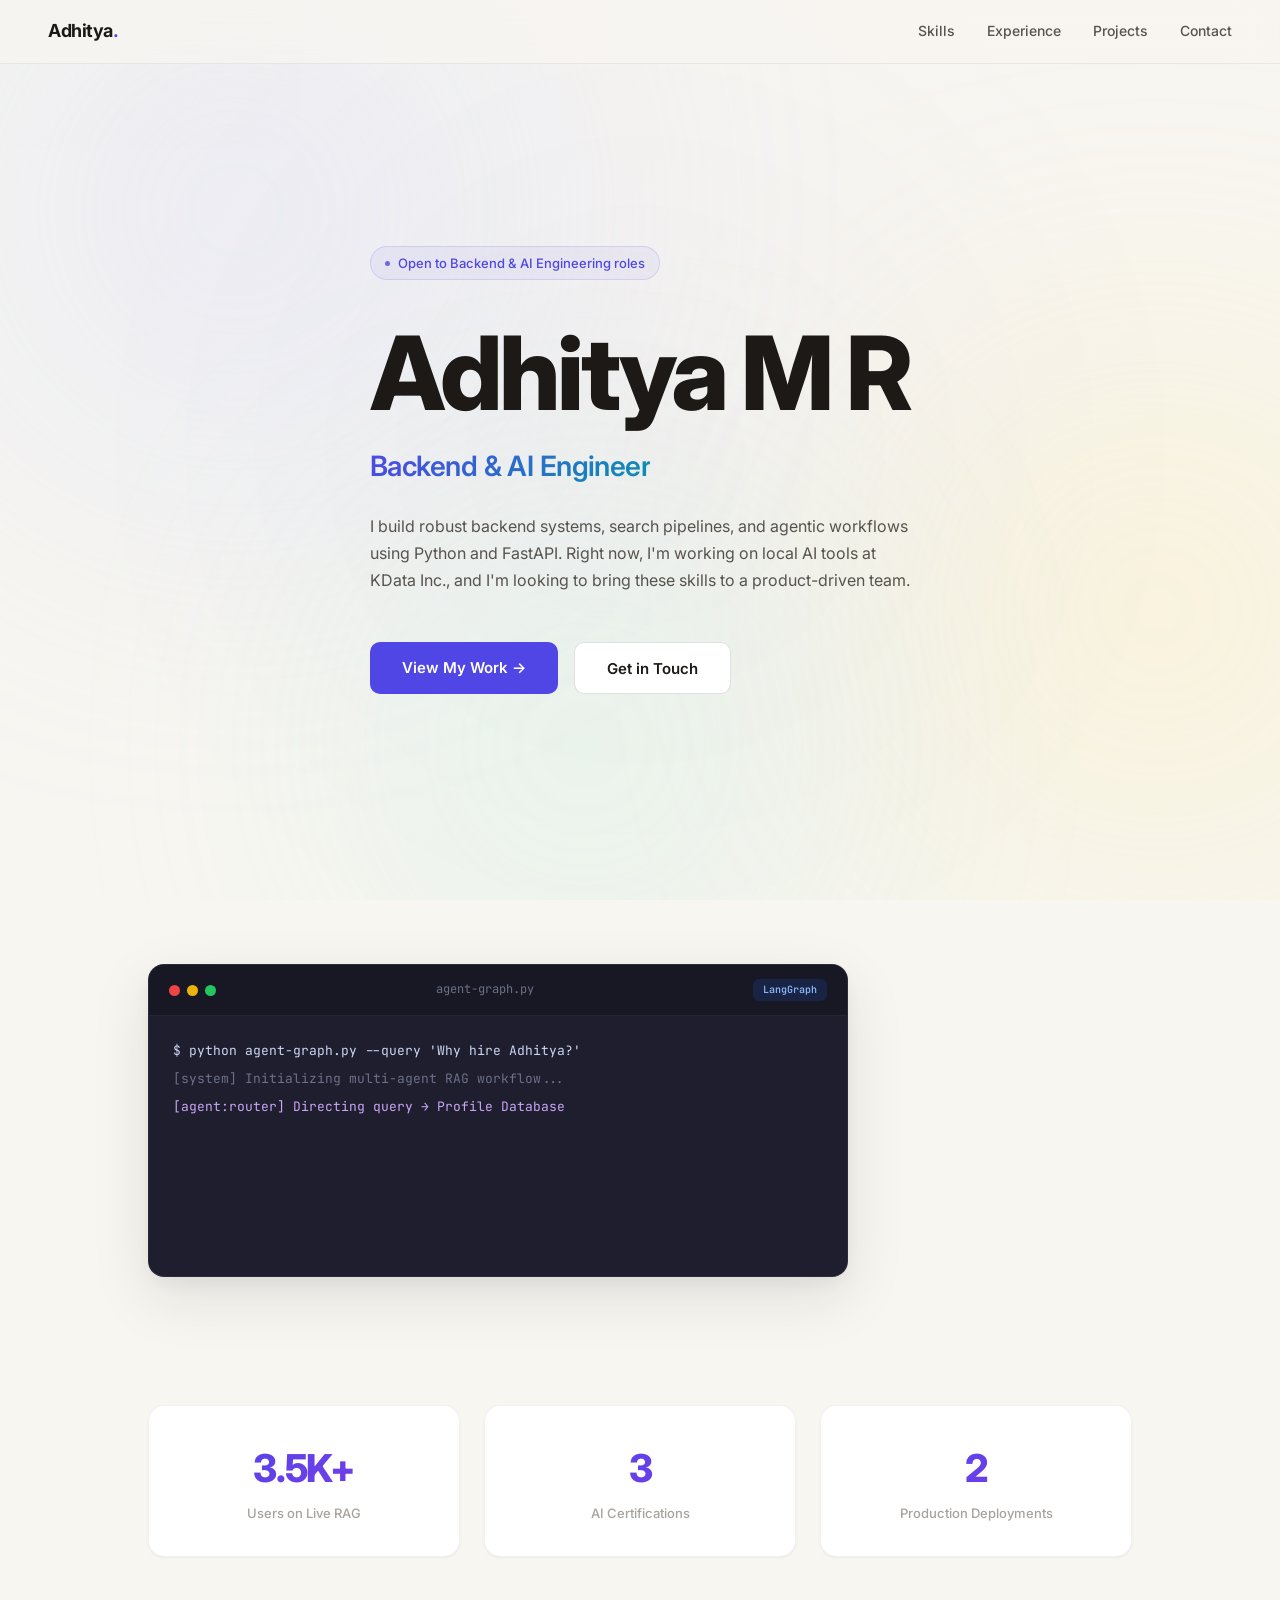
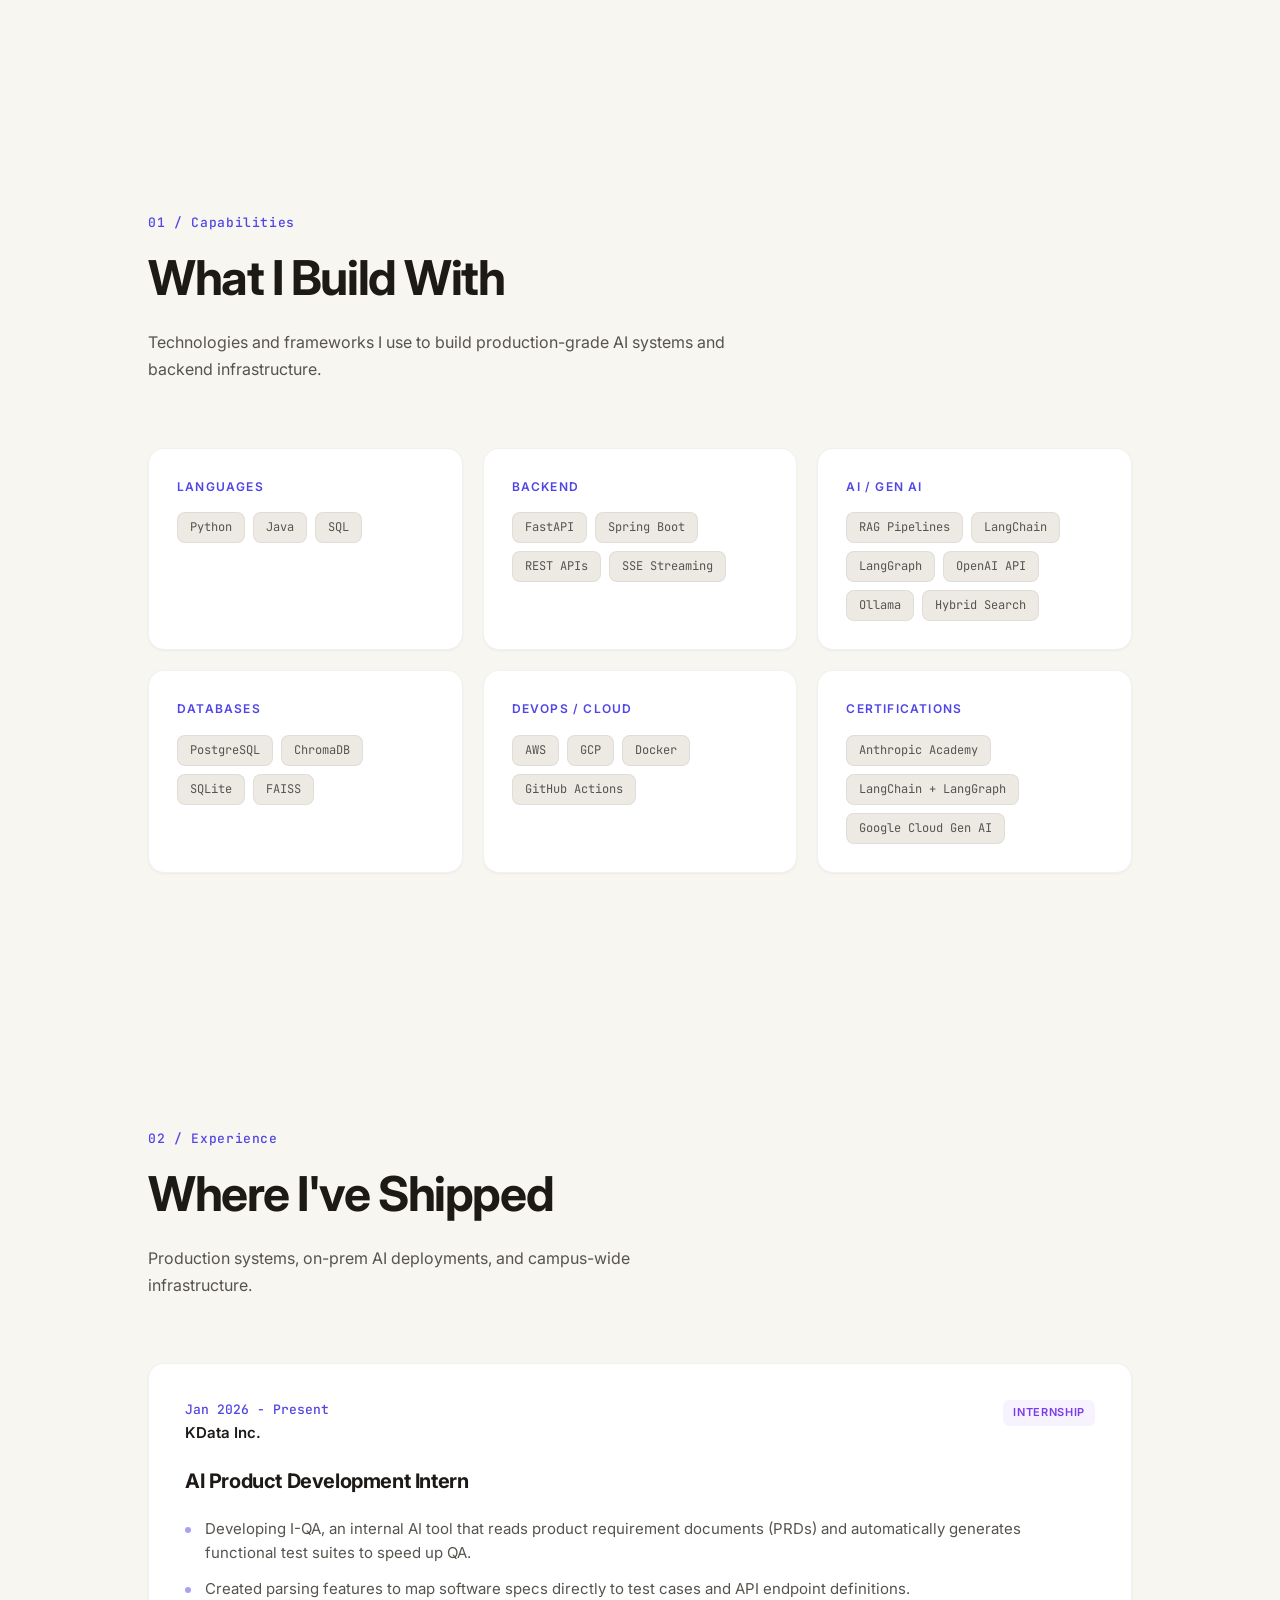
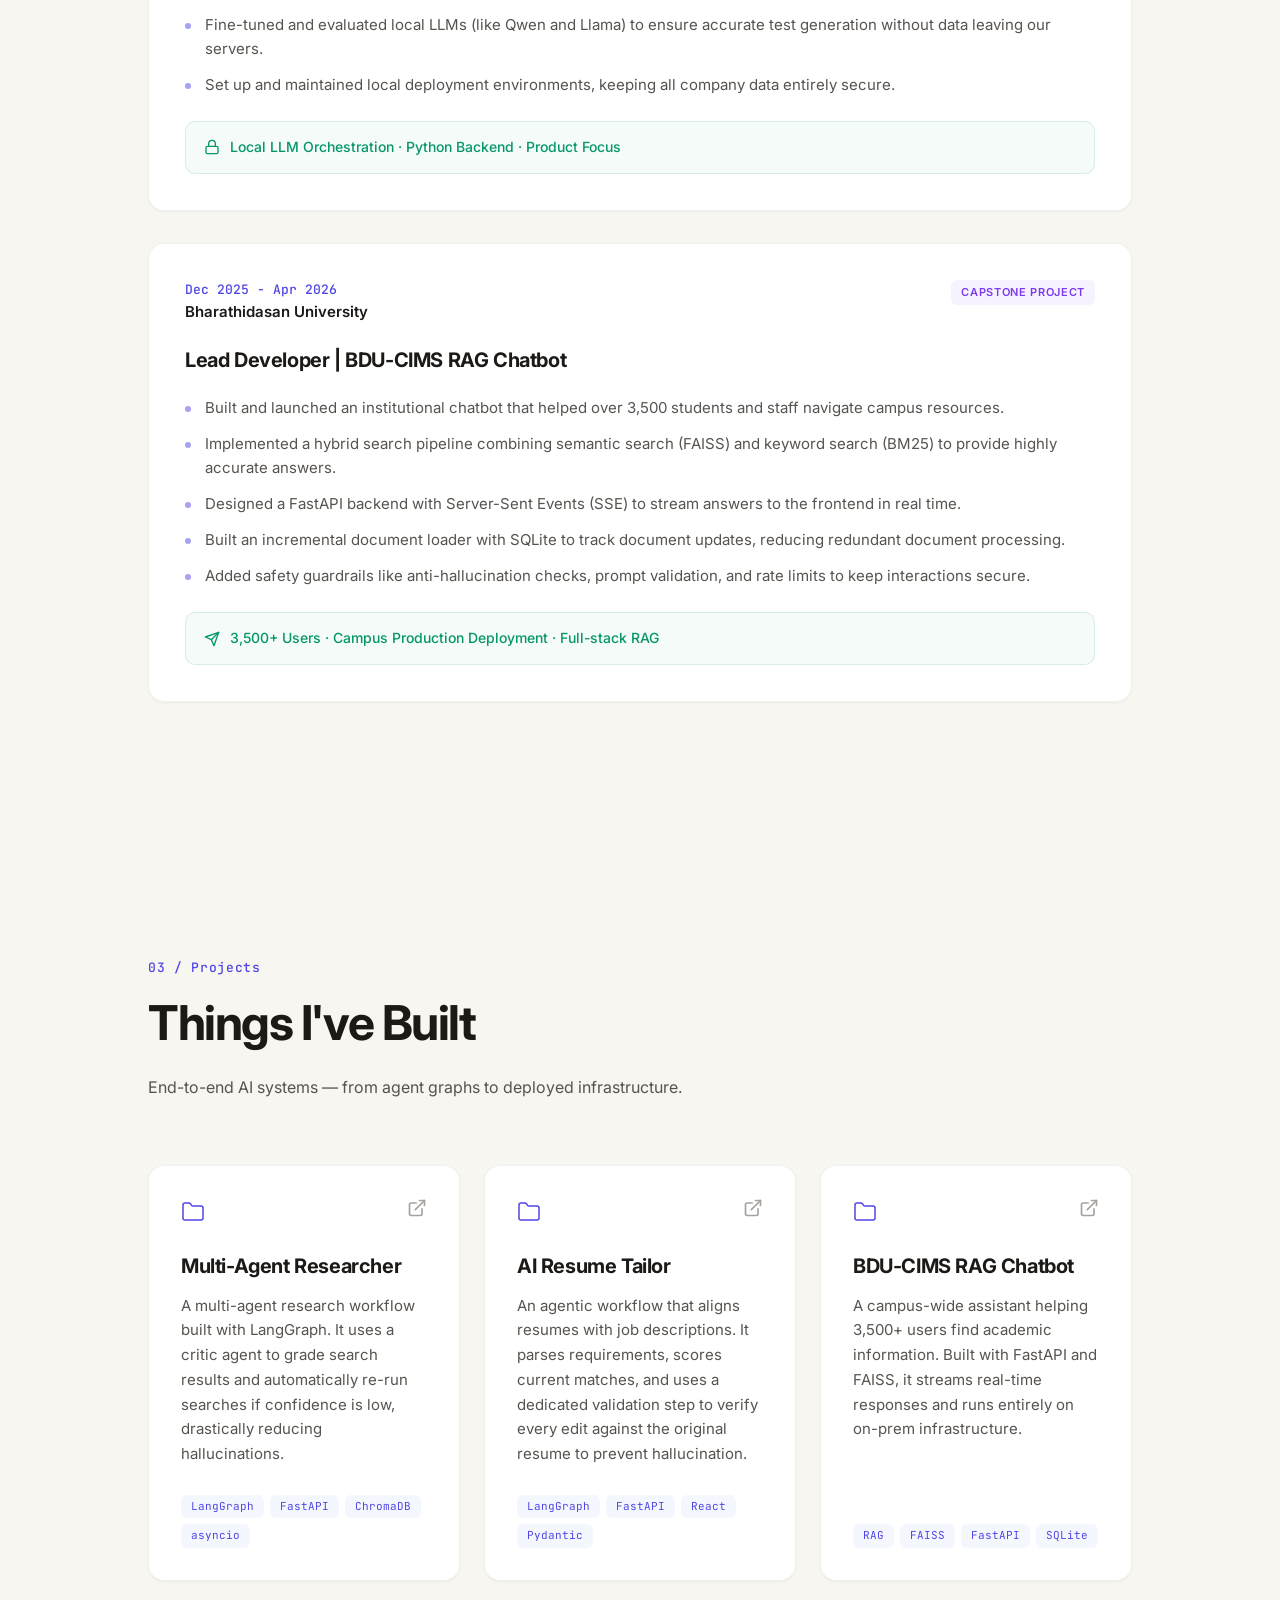
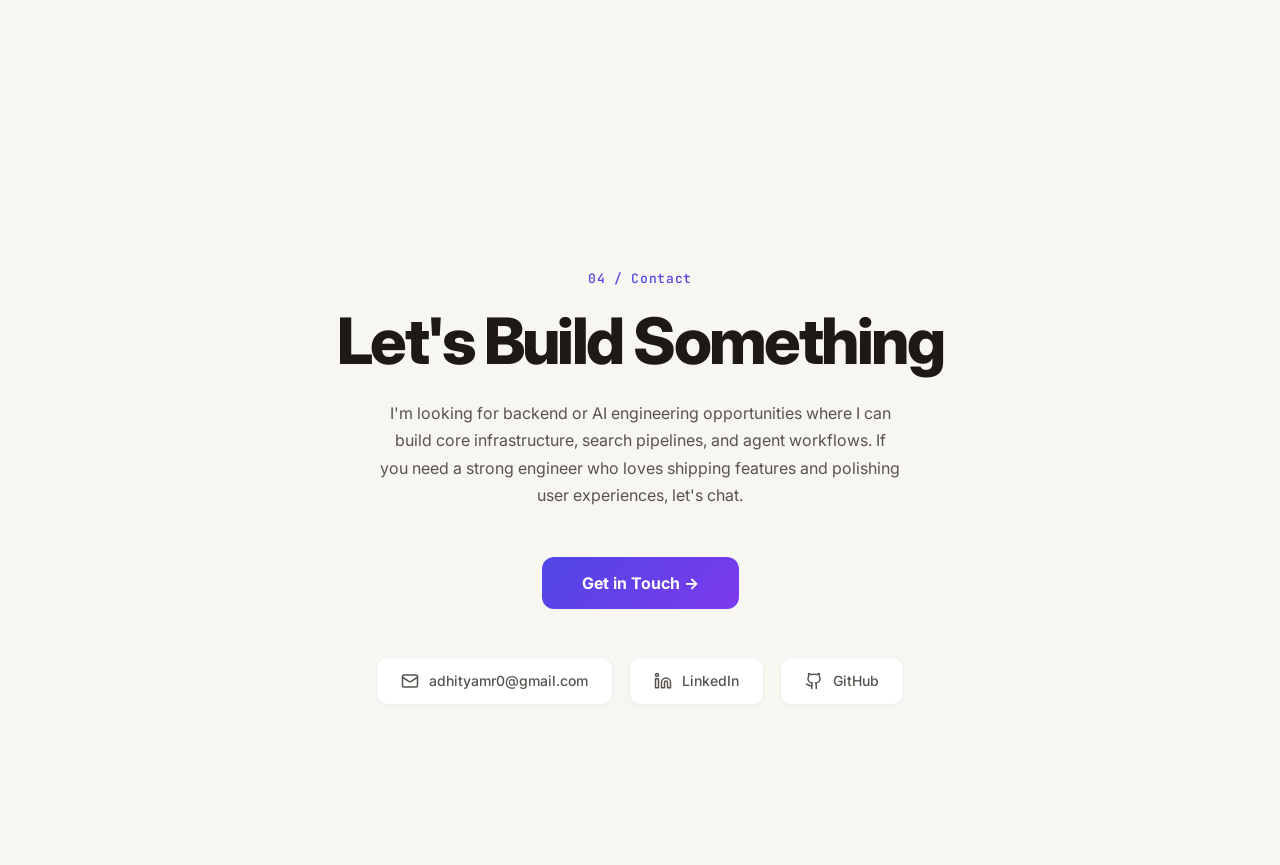
==== index.html @ 71f9e60b "feat: initial commit of portfolio site" ====
<!DOCTYPE html>
<html lang="en">
<head>
  <meta charset="UTF-8" />
  <meta name="viewport" content="width=device-width, initial-scale=1.0" />
  <meta name="description" content="Adhitya M R is a Backend and AI Engineer who builds search systems, multi-agent workflows, and robust FastAPI backends." />
  <title>Adhitya M R | Backend &amp; AI Engineer</title>
  <link rel="preconnect" href="https://fonts.googleapis.com" />
  <link rel="preconnect" href="https://fonts.gstatic.com" crossorigin />
  <link href="https://fonts.googleapis.com/css2?family=Inter:wght@300;400;500;600;700;800;900&family=JetBrains+Mono:wght@400;500;600;700&display=swap" rel="stylesheet" />

  <style>
    /* ═══════════════════════════════════════════
       DESIGN TOKENS — LIGHT THEME
       ═══════════════════════════════════════════ */
    :root {
      --bg: #f8f6f1;
      --bg-elevated: #ffffff;
      --bg-elevated-hover: #f3f1ec;
      --bg-subtle: #edeae4;
      --border: rgba(28, 25, 23, 0.06);
      --border-hover: rgba(28, 25, 23, 0.13);
      --shadow-sm: 0 1px 3px rgba(28,25,23,0.04), 0 1px 2px rgba(28,25,23,0.02);
      --shadow-md: 0 4px 16px rgba(28,25,23,0.06), 0 2px 4px rgba(28,25,23,0.03);
      --shadow-lg: 0 12px 40px rgba(28,25,23,0.08), 0 4px 12px rgba(28,25,23,0.04);
      --shadow-xl: 0 20px 60px rgba(28,25,23,0.1), 0 8px 20px rgba(28,25,23,0.05);
      --accent: #5046e5;
      --accent-cyan: #0891b2;
      --accent-purple: #7c3aed;
      --accent-emerald: #059669;
      --text-primary: #1c1917;
      --text-secondary: #57534e;
      --text-muted: #a8a29e;
      --font-sans: 'Inter', -apple-system, BlinkMacSystemFont, 'Segoe UI', sans-serif;
      --font-mono: 'JetBrains Mono', 'SF Mono', 'Fira Code', monospace;
      --ease-out: cubic-bezier(0.16, 1, 0.3, 1);
      --ease-spring: cubic-bezier(0.175, 0.885, 0.32, 1.275);
    }

    /* ═══════════════════════════════════════════
       RESET & BASE
       ═══════════════════════════════════════════ */
    *, *::before, *::after {
      margin: 0;
      padding: 0;
      box-sizing: border-box;
    }

    html {
      scroll-behavior: smooth;
      color-scheme: light;
    }

    body {
      background: var(--bg);
      color: var(--text-primary);
      font-family: var(--font-sans);
      font-size: 16px;
      line-height: 1.6;
      overflow-x: hidden;
      -webkit-font-smoothing: antialiased;
      -moz-osx-font-smoothing: grayscale;
    }

    ::selection {
      background: rgba(80, 70, 229, 0.15);
      color: var(--text-primary);
    }

    ::-webkit-scrollbar { width: 6px; }
    ::-webkit-scrollbar-track { background: transparent; }
    ::-webkit-scrollbar-thumb { background: rgba(28,25,23,0.1); border-radius: 3px; }
    ::-webkit-scrollbar-thumb:hover { background: rgba(28,25,23,0.18); }

    a { color: inherit; text-decoration: none; }

    /* ═══════════════════════════════════════════
       BACKGROUND EFFECTS
       ═══════════════════════════════════════════ */
    .bg-effects {
      position: fixed;
      inset: 0;
      pointer-events: none;
      z-index: 0;
      overflow: hidden;
    }

    .mesh-blob {
      position: absolute;
      border-radius: 50%;
      filter: blur(140px);
      opacity: 0.25;
      will-change: transform;
    }
    .blob-1 {
      width: 600px; height: 600px;
      background: #c7d2fe;
      top: -10%; left: -5%;
      animation: drift1 25s ease-in-out infinite alternate;
    }
    .blob-2 {
      width: 500px; height: 500px;
      background: #fde68a;
      top: 40%; right: -10%;
      animation: drift2 30s ease-in-out infinite alternate;
    }
    .blob-3 {
      width: 400px; height: 400px;
      background: #a7f3d0;
      bottom: -5%; left: 30%;
      animation: drift3 20s ease-in-out infinite alternate;
    }

    @keyframes drift1 {
      from { transform: translate(0, 0) scale(1); }
      to { transform: translate(80px, 60px) scale(1.15); }
    }
    @keyframes drift2 {
      from { transform: translate(0, 0) scale(1); }
      to { transform: translate(-60px, -80px) scale(1.1); }
    }
    @keyframes drift3 {
      from { transform: translate(0, 0) scale(1); }
      to { transform: translate(40px, -50px) scale(1.2); }
    }

    /* Noise texture */
    .noise-overlay {
      position: fixed;
      inset: 0;
      pointer-events: none;
      z-index: 1;
      opacity: 0.4;
    }

    /* Spotlight */
    .spotlight {
      position: fixed;
      inset: 0;
      pointer-events: none;
      z-index: 2;
      background: radial-gradient(800px circle at var(--mx, 50%) var(--my, 50%), rgba(80, 70, 229, 0.03), transparent 70%);
      transition: background 0.15s ease;
    }

    /* ═══════════════════════════════════════════
       NAVIGATION
       ═══════════════════════════════════════════ */
    nav {
      position: fixed;
      top: 0; left: 0; right: 0;
      z-index: 100;
      padding: 0 48px;
      height: 64px;
      display: flex;
      align-items: center;
      justify-content: space-between;
      background: rgba(248, 246, 241, 0.7);
      backdrop-filter: blur(20px);
      -webkit-backdrop-filter: blur(20px);
      border-bottom: 1px solid var(--border);
      transition: all 0.3s ease;
    }
    nav.scrolled {
      background: rgba(248, 246, 241, 0.92);
      box-shadow: var(--shadow-sm);
    }

    .nav-logo {
      font-weight: 700;
      font-size: 18px;
      letter-spacing: -0.5px;
      color: var(--text-primary);
      transition: opacity 0.2s;
    }
    .nav-logo:hover { opacity: 0.6; }
    .nav-logo span { color: var(--accent); }

    .nav-links {
      display: flex;
      align-items: center;
      gap: 32px;
    }
    .nav-link {
      font-size: 14px;
      font-weight: 500;
      color: var(--text-secondary);
      transition: color 0.2s;
      position: relative;
    }
    .nav-link::after {
      content: '';
      position: absolute;
      bottom: -4px;
      left: 0;
      width: 0;
      height: 1.5px;
      background: var(--accent);
      transition: width 0.3s var(--ease-out);
    }
    .nav-link:hover { color: var(--text-primary); }
    .nav-link:hover::after { width: 100%; }
    .nav-link.active { color: var(--text-primary); }
    .nav-link.active::after { width: 100%; }

    .nav-cta {
      font-size: 14px;
      font-weight: 600;
      padding: 8px 20px;
      border-radius: 8px;
      background: var(--accent);
      color: #fff;
      border: none;
      cursor: pointer;
      font-family: inherit;
      transition: all 0.2s var(--ease-out);
    }
    .nav-cta:hover {
      transform: translateY(-1px);
      box-shadow: 0 4px 16px rgba(80, 70, 229, 0.3);
    }
    .nav-cta:active { transform: scale(0.97); }

    /* Hamburger */
    .hamburger {
      display: none;
      flex-direction: column;
      gap: 5px;
      cursor: pointer;
      padding: 8px;
      background: none;
      border: none;
      z-index: 110;
    }
    .hamburger span {
      width: 22px;
      height: 2px;
      background: var(--text-primary);
      border-radius: 2px;
      transition: all 0.3s var(--ease-out);
      display: block;
    }
    .hamburger.open span:nth-child(1) {
      transform: rotate(45deg) translate(5px, 5px);
    }
    .hamburger.open span:nth-child(2) { opacity: 0; }
    .hamburger.open span:nth-child(3) {
      transform: rotate(-45deg) translate(5px, -5px);
    }

    /* Mobile overlay */
    .mobile-menu {
      display: none;
      position: fixed;
      inset: 0;
      z-index: 105;
      background: rgba(248, 246, 241, 0.97);
      backdrop-filter: blur(30px);
      -webkit-backdrop-filter: blur(30px);
      flex-direction: column;
      align-items: center;
      justify-content: center;
      gap: 32px;
      opacity: 0;
      pointer-events: none;
      transition: opacity 0.4s var(--ease-out);
    }
    .mobile-menu.open {
      opacity: 1;
      pointer-events: all;
    }
    .mobile-menu a {
      font-size: 28px;
      font-weight: 600;
      color: var(--text-secondary);
      transition: color 0.2s, transform 0.3s var(--ease-spring);
    }
    .mobile-menu a:hover {
      color: var(--text-primary);
      transform: scale(1.05);
    }

    /* ═══════════════════════════════════════════
       CONTENT WRAPPER
       ═══════════════════════════════════════════ */
    .content {
      position: relative;
      z-index: 3;
    }

    .container {
      max-width: 1080px;
      margin: 0 auto;
      padding: 0 48px;
    }

    /* ═══════════════════════════════════════════
       HERO
       ═══════════════════════════════════════════ */
    .hero {
      min-height: 100vh;
      display: flex;
      align-items: center;
      padding: 120px 0 80px;
    }
    .hero-content {
      max-width: 720px;
    }

    .hero-badge {
      display: inline-flex;
      align-items: center;
      gap: 8px;
      padding: 6px 14px;
      border-radius: 9999px;
      background: rgba(80, 70, 229, 0.05);
      border: 1px solid rgba(80, 70, 229, 0.15);
      font-size: 13px;
      font-weight: 500;
      color: var(--accent);
      margin-bottom: 40px;
    }
    .hero-badge-dot {
      width: 5px; height: 5px;
      border-radius: 50%;
      background: var(--accent);
      opacity: 0.8;
    }

    .hero-name {
      font-size: clamp(3.5rem, 8vw, 6.5rem);
      font-weight: 800;
      letter-spacing: -0.04em;
      line-height: 1.05;
      color: var(--text-primary);
      margin-bottom: 16px;
    }

    .hero-title {
      font-size: clamp(1.25rem, 2.5vw, 1.75rem);
      font-weight: 600;
      letter-spacing: -0.02em;
      margin-bottom: 24px;
      background: linear-gradient(135deg, var(--accent), var(--accent-cyan));
      -webkit-background-clip: text;
      background-clip: text;
      color: transparent;
      display: inline-block;
    }

    .hero-bio {
      font-size: clamp(1rem, 1.2vw, 1.15rem);
      line-height: 1.7;
      color: var(--text-secondary);
      max-width: 540px;
      margin-bottom: 48px;
    }

    .hero-actions {
      display: flex;
      gap: 16px;
      flex-wrap: wrap;
    }
    .btn-primary {
      padding: 14px 32px;
      border-radius: 10px;
      font-size: 15px;
      font-weight: 600;
      font-family: var(--font-sans);
      background: var(--accent);
      color: #fff;
      border: none;
      cursor: pointer;
      transition: all 0.2s var(--ease-out);
      text-decoration: none;
      display: inline-flex;
      align-items: center;
      gap: 8px;
    }
    .btn-primary:hover {
      transform: translateY(-2px);
      box-shadow: 0 8px 24px rgba(80, 70, 229, 0.25);
    }
    .btn-primary:active { transform: scale(0.97); }

    .btn-secondary {
      padding: 14px 32px;
      border-radius: 10px;
      font-size: 15px;
      font-weight: 600;
      font-family: var(--font-sans);
      background: var(--bg-elevated);
      color: var(--text-primary);
      border: 1px solid var(--border-hover);
      cursor: pointer;
      transition: all 0.2s var(--ease-out);
      text-decoration: none;
      display: inline-flex;
      align-items: center;
      gap: 8px;
    }
    .btn-secondary:hover {
      background: var(--bg-elevated-hover);
      box-shadow: var(--shadow-md);
      transform: translateY(-2px);
    }
    .btn-secondary:active { transform: scale(0.97); }

    /* ═══════════════════════════════════════════
       SECTIONS — SHARED
       ═══════════════════════════════════════════ */
    .section {
      padding: 128px 0;
    }
    .section-label {
      font-family: var(--font-mono);
      font-size: 13px;
      font-weight: 500;
      color: var(--accent);
      letter-spacing: 0.05em;
      margin-bottom: 16px;
    }
    .section-heading {
      font-size: clamp(2rem, 4vw, 3rem);
      font-weight: 700;
      letter-spacing: -0.03em;
      line-height: 1.15;
      margin-bottom: 24px;
      color: var(--text-primary);
    }
    .section-desc {
      font-size: clamp(1rem, 1.1vw, 1.1rem);
      color: var(--text-secondary);
      line-height: 1.7;
      max-width: 580px;
      margin-bottom: 64px;
    }

    /* ═══════════════════════════════════════════
       TERMINAL CARD
       ═══════════════════════════════════════════ */
    .terminal-section {
      padding: 64px 0 128px;
    }
    .terminal-card {
      background: #1e1e2e;
      border: 1px solid rgba(255,255,255,0.06);
      border-radius: 16px;
      overflow: hidden;
      font-family: var(--font-mono);
      box-shadow: var(--shadow-xl);
      max-width: 700px;
    }
    .terminal-bar {
      padding: 14px 20px;
      display: flex;
      align-items: center;
      justify-content: space-between;
      border-bottom: 1px solid rgba(255,255,255,0.06);
      background: #181825;
    }
    .terminal-dots {
      display: flex;
      gap: 7px;
    }
    .terminal-dots span {
      width: 11px; height: 11px;
      border-radius: 50%;
    }
    .dot-r { background: #ef4444; }
    .dot-y { background: #eab308; }
    .dot-g { background: #22c55e; }
    .terminal-filename {
      font-size: 12px;
      color: #6c7086;
    }
    .terminal-tag {
      font-size: 10px;
      font-weight: 600;
      padding: 3px 10px;
      border-radius: 6px;
      background: rgba(37, 99, 235, 0.15);
      color: #89b4fa;
    }
    .terminal-body {
      padding: 24px;
      min-height: 260px;
      max-height: 300px;
      overflow-y: auto;
      font-size: 13px;
      line-height: 1.7;
      color: #bac2de;
    }
    .terminal-body::-webkit-scrollbar { width: 4px; }
    .terminal-body::-webkit-scrollbar-thumb { background: rgba(255,255,255,0.08); border-radius: 2px; }

    /* ═══════════════════════════════════════════
       STATS
       ═══════════════════════════════════════════ */
    .stats-grid {
      display: grid;
      grid-template-columns: repeat(3, 1fr);
      gap: 24px;
      margin-bottom: 128px;
    }
    .stat-item {
      background: var(--bg-elevated);
      border: 1px solid var(--border);
      border-radius: 16px;
      padding: 32px;
      text-align: center;
      transition: all 0.4s var(--ease-out);
      box-shadow: var(--shadow-sm);
    }
    .stat-item:hover {
      border-color: var(--border-hover);
      transform: translateY(-4px);
      box-shadow: var(--shadow-lg);
    }
    .stat-number {
      font-size: clamp(2rem, 3vw, 2.75rem);
      font-weight: 800;
      letter-spacing: -0.03em;
      background: linear-gradient(135deg, var(--accent), var(--accent-purple));
      -webkit-background-clip: text;
      background-clip: text;
      color: transparent;
      margin-bottom: 4px;
    }
    .stat-text {
      font-size: 13px;
      color: var(--text-muted);
      font-weight: 500;
    }

    /* ═══════════════════════════════════════════
       SKILLS
       ═══════════════════════════════════════════ */
    .skills-grid {
      display: grid;
      grid-template-columns: repeat(auto-fill, minmax(260px, 1fr));
      gap: 20px;
    }
    .skill-card {
      background: var(--bg-elevated);
      border: 1px solid var(--border);
      border-radius: 16px;
      padding: 28px;
      transition: all 0.4s var(--ease-out);
      position: relative;
      box-shadow: var(--shadow-sm);
    }
    .skill-card:hover {
      border-color: var(--border-hover);
      transform: translateY(-4px);
      box-shadow: var(--shadow-lg);
    }
    .skill-card-title {
      font-size: 12px;
      font-weight: 600;
      text-transform: uppercase;
      letter-spacing: 0.1em;
      color: var(--accent);
      margin-bottom: 16px;
    }
    .skill-pills {
      display: flex;
      flex-wrap: wrap;
      gap: 8px;
    }
    .skill-pill {
      font-family: var(--font-mono);
      font-size: 12px;
      padding: 5px 12px;
      border-radius: 8px;
      background: var(--bg-subtle);
      border: 1px solid var(--border);
      color: var(--text-secondary);
      transition: all 0.2s ease;
    }
    .skill-pill:hover {
      background: rgba(37, 99, 235, 0.06);
      border-color: rgba(37, 99, 235, 0.2);
      color: var(--accent);
    }

    /* ═══════════════════════════════════════════
       EXPERIENCE
       ═══════════════════════════════════════════ */
    .timeline {
      display: flex;
      flex-direction: column;
      gap: 32px;
    }
    .exp-card {
      background: var(--bg-elevated);
      border: 1px solid var(--border);
      border-radius: 16px;
      padding: 36px;
      transition: all 0.4s var(--ease-out);
      position: relative;
      overflow: hidden;
      box-shadow: var(--shadow-sm);
    }
    .exp-card::before {
      content: '';
      position: absolute;
      left: 0; top: 0; bottom: 0;
      width: 3px;
      background: linear-gradient(to bottom, var(--accent), var(--accent-purple));
      opacity: 0;
      transition: opacity 0.3s ease;
    }
    .exp-card:hover {
      border-color: var(--border-hover);
      transform: translateY(-4px);
      box-shadow: var(--shadow-lg);
    }
    .exp-card:hover::before { opacity: 1; }

    .exp-top {
      display: flex;
      justify-content: space-between;
      align-items: flex-start;
      flex-wrap: wrap;
      gap: 12px;
      margin-bottom: 20px;
    }
    .exp-date {
      font-family: var(--font-mono);
      font-size: 13px;
      color: var(--accent);
      font-weight: 500;
    }
    .exp-company {
      font-size: 15px;
      font-weight: 600;
      color: var(--text-primary);
    }
    .exp-badge {
      font-size: 11px;
      font-weight: 600;
      text-transform: uppercase;
      letter-spacing: 0.06em;
      padding: 4px 10px;
      border-radius: 6px;
      background: rgba(124, 58, 237, 0.06);
      color: var(--accent-purple);
    }

    .exp-role {
      font-size: 20px;
      font-weight: 700;
      letter-spacing: -0.02em;
      color: var(--text-primary);
      margin-bottom: 20px;
    }
    .exp-list {
      list-style: none;
      display: flex;
      flex-direction: column;
      gap: 12px;
    }
    .exp-list li {
      padding-left: 20px;
      position: relative;
      color: var(--text-secondary);
      font-size: 15px;
      line-height: 1.6;
    }
    .exp-list li::before {
      content: '';
      position: absolute;
      left: 0; top: 10px;
      width: 6px; height: 6px;
      border-radius: 50%;
      background: var(--accent);
      opacity: 0.5;
    }
    .exp-callout {
      margin-top: 24px;
      padding: 14px 18px;
      border-radius: 10px;
      background: rgba(5, 150, 105, 0.04);
      border: 1px solid rgba(5, 150, 105, 0.12);
      font-size: 14px;
      font-weight: 500;
      color: var(--accent-emerald);
      display: flex;
      align-items: center;
      gap: 10px;
    }

    /* ═══════════════════════════════════════════
       PROJECTS
       ═══════════════════════════════════════════ */
    .project-grid {
      display: grid;
      grid-template-columns: repeat(auto-fill, minmax(300px, 1fr));
      gap: 24px;
    }
    .project-card {
      background: var(--bg-elevated);
      border: 1px solid var(--border);
      border-radius: 16px;
      padding: 32px;
      display: flex;
      flex-direction: column;
      transition: all 0.4s var(--ease-out);
      position: relative;
      box-shadow: var(--shadow-sm);
    }
    .project-card:hover {
      border-color: var(--border-hover);
      transform: translateY(-6px);
      box-shadow: var(--shadow-xl);
    }
    .project-top {
      display: flex;
      justify-content: space-between;
      align-items: center;
      margin-bottom: 24px;
    }
    .project-icon {
      color: var(--accent);
    }
    .project-ext-link {
      color: var(--text-muted);
      transition: all 0.2s;
    }
    .project-ext-link:hover {
      color: var(--text-primary);
      transform: translateY(-2px);
    }
    .project-name {
      font-size: 20px;
      font-weight: 700;
      letter-spacing: -0.02em;
      color: var(--text-primary);
      margin-bottom: 12px;
    }
    .project-desc {
      color: var(--text-secondary);
      font-size: 15px;
      line-height: 1.65;
      margin-bottom: 28px;
      flex-grow: 1;
    }
    .project-stack {
      display: flex;
      flex-wrap: wrap;
      gap: 6px;
      margin-top: auto;
    }
    .project-stack span {
      font-family: var(--font-mono);
      font-size: 11px;
      padding: 3px 10px;
      border-radius: 6px;
      background: rgba(37, 99, 235, 0.05);
      color: var(--accent);
    }

    /* ═══════════════════════════════════════════
       CONTACT CTA
       ═══════════════════════════════════════════ */
    .contact-section {
      padding: 160px 0;
      text-align: center;
    }
    .contact-heading {
      font-size: clamp(2.5rem, 5vw, 4rem);
      font-weight: 800;
      letter-spacing: -0.04em;
      line-height: 1.1;
      margin-bottom: 24px;
      color: var(--text-primary);
    }
    .contact-sub {
      font-size: clamp(1rem, 1.2vw, 1.15rem);
      color: var(--text-secondary);
      line-height: 1.7;
      max-width: 520px;
      margin: 0 auto 48px;
    }
    .contact-cta-btn {
      display: inline-flex;
      align-items: center;
      gap: 10px;
      padding: 16px 40px;
      border-radius: 12px;
      font-size: 16px;
      font-weight: 700;
      font-family: var(--font-sans);
      background: linear-gradient(135deg, var(--accent), var(--accent-purple));
      color: #fff;
      border: none;
      cursor: pointer;
      transition: all 0.3s var(--ease-out);
      text-decoration: none;
      margin-bottom: 48px;
    }
    .contact-cta-btn:hover {
      transform: translateY(-3px);
      box-shadow: 0 12px 36px rgba(37, 99, 235, 0.25);
    }
    .contact-cta-btn:active { transform: scale(0.97); }

    .social-links {
      display: flex;
      justify-content: center;
      gap: 16px;
      flex-wrap: wrap;
    }
    .social-link {
      display: flex;
      align-items: center;
      gap: 10px;
      padding: 12px 24px;
      border-radius: 12px;
      background: var(--bg-elevated);
      border: 1px solid var(--border);
      font-size: 14px;
      font-weight: 500;
      color: var(--text-secondary);
      transition: all 0.3s var(--ease-out);
      box-shadow: var(--shadow-sm);
    }
    .social-link:hover {
      border-color: var(--border-hover);
      color: var(--text-primary);
      transform: translateY(-3px);
      box-shadow: var(--shadow-lg);
    }
    .social-link svg {
      flex-shrink: 0;
    }

    /* ═══════════════════════════════════════════
       BACK TO TOP
       ═══════════════════════════════════════════ */
    .back-to-top {
      position: fixed;
      bottom: 32px;
      right: 32px;
      z-index: 90;
      width: 44px; height: 44px;
      border-radius: 12px;
      background: var(--bg-elevated);
      border: 1px solid var(--border);
      display: flex;
      align-items: center;
      justify-content: center;
      cursor: pointer;
      color: var(--text-secondary);
      opacity: 0;
      pointer-events: none;
      transform: translateY(8px);
      transition: all 0.3s var(--ease-out);
      box-shadow: var(--shadow-md);
    }
    .back-to-top.visible {
      opacity: 1;
      pointer-events: all;
      transform: translateY(0);
    }
    .back-to-top:hover {
      border-color: var(--border-hover);
      color: var(--text-primary);
      transform: translateY(-2px);
      box-shadow: var(--shadow-lg);
    }

    /* ═══════════════════════════════════════════
       SCROLL REVEAL
       ═══════════════════════════════════════════ */
    .reveal {
      opacity: 0;
      transform: translateY(32px);
      transition: opacity 0.8s var(--ease-out), transform 0.8s var(--ease-out);
    }
    .reveal.visible {
      opacity: 1;
      transform: translateY(0);
    }
    .reveal-delay-1 { transition-delay: 0.1s; }
    .reveal-delay-2 { transition-delay: 0.2s; }
    .reveal-delay-3 { transition-delay: 0.3s; }
    .reveal-delay-4 { transition-delay: 0.4s; }
    .reveal-delay-5 { transition-delay: 0.5s; }

    /* ═══════════════════════════════════════════
       ACCESSIBILITY
       ═══════════════════════════════════════════ */
    @media (prefers-reduced-motion: reduce) {
      *, *::before, *::after {
        animation-duration: 0.01ms !important;
        animation-iteration-count: 1 !important;
        transition-duration: 0.01ms !important;
      }
      .reveal { opacity: 1; transform: none; }
    }

    /* ═══════════════════════════════════════════
       RESPONSIVE
       ═══════════════════════════════════════════ */
    @media (max-width: 768px) {
      nav { padding: 0 24px; }
      .nav-links { display: none; }
      .hamburger { display: flex; }
      .mobile-menu { display: flex; }
      .container { padding: 0 24px; }
      .hero { min-height: auto; padding: 140px 0 80px; }
      .hero-name { font-size: clamp(2.5rem, 10vw, 4rem); }
      .section { padding: 80px 0; }
      .stats-grid { grid-template-columns: 1fr; gap: 12px; margin-bottom: 80px; }
      .skills-grid { grid-template-columns: 1fr 1fr; }
      .project-grid { grid-template-columns: 1fr; }
      .contact-section { padding: 80px 0; }
      .social-links { flex-direction: column; align-items: center; }
      .terminal-section { padding: 32px 0 80px; }
    }

    @media (max-width: 480px) {
      .skills-grid { grid-template-columns: 1fr; }
      .hero-actions { flex-direction: column; }
      .btn-primary, .btn-secondary { width: 100%; justify-content: center; }
    }

    /* ═══════════════════════════════════════════
       MODAL STYLE
       ═══════════════════════════════════════════ */
    .modal-overlay {
      position: fixed;
      inset: 0;
      z-index: 1000;
      background: rgba(28, 25, 23, 0.4);
      backdrop-filter: blur(8px);
      -webkit-backdrop-filter: blur(8px);
      display: flex;
      align-items: center;
      justify-content: center;
      opacity: 0;
      pointer-events: none;
      transition: opacity 0.3s var(--ease-out);
    }
    .modal-overlay.open {
      opacity: 1;
      pointer-events: all;
    }
    .modal-card {
      background: var(--bg-elevated);
      border: 1px solid var(--border-hover);
      border-radius: 20px;
      padding: 32px;
      width: 100%;
      max-width: 420px;
      box-shadow: var(--shadow-xl);
      position: relative;
      transform: scale(0.95) translateY(10px);
      transition: transform 0.3s var(--ease-spring);
    }
    .modal-overlay.open .modal-card {
      transform: scale(1) translateY(0);
    }
    .modal-close {
      position: absolute;
      top: 20px; right: 20px;
      background: none;
      border: none;
      cursor: pointer;
      color: var(--text-secondary);
      padding: 6px;
      border-radius: 50%;
      transition: background 0.2s, color 0.2s;
    }
    .modal-close:hover {
      background: var(--bg-subtle);
      color: var(--text-primary);
    }
    .modal-title {
      font-size: 24px;
      font-weight: 700;
      letter-spacing: -0.03em;
      margin-bottom: 8px;
      color: var(--text-primary);
    }
    .modal-subtitle {
      font-size: 14px;
      color: var(--text-secondary);
      margin-bottom: 24px;
    }
    .modal-links {
      display: flex;
      flex-direction: column;
      gap: 12px;
    }
    .modal-item {
      display: flex;
      flex-direction: column;
      gap: 4px;
      padding: 12px 16px;
      border-radius: 12px;
      background: var(--bg-subtle);
      border: 1px solid var(--border);
    }
    .modal-item-label {
      font-size: 11px;
      font-weight: 600;
      text-transform: uppercase;
      letter-spacing: 0.05em;
      color: var(--text-muted);
    }
    .modal-item-value {
      font-size: 15px;
      font-weight: 600;
      color: var(--text-primary);
      display: flex;
      align-items: center;
      justify-content: space-between;
      transition: color 0.2s;
    }
    .modal-item-value.link-arrow:hover {
      color: var(--accent);
    }
    .modal-email-row {
      display: flex;
      align-items: center;
      justify-content: space-between;
    }
    .modal-email-text {
      font-family: var(--font-mono);
      font-size: 14px;
      font-weight: 600;
      color: var(--text-primary);
    }
    .modal-copy-btn {
      background: none;
      border: none;
      cursor: pointer;
      color: var(--text-secondary);
      padding: 4px;
      border-radius: 6px;
      transition: background 0.2s, color 0.2s;
      display: flex;
      align-items: center;
      justify-content: center;
    }
    .modal-copy-btn:hover {
      background: rgba(28, 25, 23, 0.05);
      color: var(--text-primary);
    }
  </style>
</head>
<body>

  <!-- BACKGROUND EFFECTS -->
  <div class="bg-effects">
    <div class="mesh-blob blob-1"></div>
    <div class="mesh-blob blob-2"></div>
    <div class="mesh-blob blob-3"></div>
  </div>

  <!-- NOISE TEXTURE -->
  <svg class="noise-overlay" xmlns="http://www.w3.org/2000/svg">
    <filter id="grain"><feTurbulence type="fractalNoise" baseFrequency="0.65" numOctaves="3" stitchTiles="stitch"/><feColorMatrix type="saturate" values="0"/></filter>
    <rect width="100%" height="100%" filter="url(#grain)" opacity="0.04"/>
  </svg>

  <!-- SPOTLIGHT -->
  <div class="spotlight" id="spotlight"></div>

  <!-- NAVIGATION -->
  <nav id="navbar">
    <a href="#" class="nav-logo">Adhitya<span>.</span></a>
    <div class="nav-links">
      <a href="#skills" class="nav-link" data-section="skills">Skills</a>
      <a href="#experience" class="nav-link" data-section="experience">Experience</a>
      <a href="#projects" class="nav-link" data-section="projects">Projects</a>
      <a href="#contact" class="nav-link" data-section="contact">Contact</a>
    </div>
    <button class="hamburger" id="hamburger" aria-label="Menu">
      <span></span><span></span><span></span>
    </button>
  </nav>

  <!-- MOBILE MENU -->
  <div class="mobile-menu" id="mobileMenu">
    <a href="#skills" onclick="closeMobile()">Skills</a>
    <a href="#experience" onclick="closeMobile()">Experience</a>
    <a href="#projects" onclick="closeMobile()">Projects</a>
    <a href="#contact" onclick="closeMobile()">Contact</a>
    <a href="#" onclick="event.preventDefault(); closeMobile(); openContactModal(event);">Get in Touch →</a>
  </div>

  <!-- CONTENT -->
  <div class="content">

    <!-- HERO -->
    <section class="hero" id="hero">
      <div class="container">
        <div class="hero-content">
          <div class="hero-badge reveal">
            <span class="hero-badge-dot"></span>
            Open to Backend &amp; AI Engineering roles
          </div>
          <h1 class="hero-name reveal reveal-delay-1">Adhitya M R</h1>
          <p class="hero-title reveal reveal-delay-2">Backend &amp; AI Engineer</p>
          <p class="hero-bio reveal reveal-delay-3">
            I build robust backend systems, search pipelines, and agentic workflows using Python and FastAPI. Right now, I'm working on local AI tools at KData Inc., and I'm looking to bring these skills to a product-driven team.
          </p>
          <div class="hero-actions reveal reveal-delay-4">
            <a href="#projects" class="btn-primary">View My Work →</a>
            <button class="btn-secondary" onclick="openContactModal(event)">Get in Touch</button>
          </div>
        </div>
      </div>
    </section>

    <!-- TERMINAL -->
    <div class="terminal-section">
      <div class="container">
        <div class="terminal-card reveal">
          <div class="terminal-bar">
            <div class="terminal-dots">
              <span class="dot-r"></span>
              <span class="dot-y"></span>
              <span class="dot-g"></span>
            </div>
            <span class="terminal-filename">agent-graph.py</span>
            <span class="terminal-tag">LangGraph</span>
          </div>
          <div class="terminal-body" id="terminal-body"></div>
        </div>
      </div>
    </div>

    <!-- STATS -->
    <div class="container">
      <div class="stats-grid">
        <div class="stat-item reveal">
          <div class="stat-number">3.5K+</div>
          <div class="stat-text">Users on Live RAG</div>
        </div>
        <div class="stat-item reveal reveal-delay-1">
          <div class="stat-number">3</div>
          <div class="stat-text">AI Certifications</div>
        </div>
        <div class="stat-item reveal reveal-delay-2">
          <div class="stat-number">2</div>
          <div class="stat-text">Production Deployments</div>
        </div>
      </div>
    </div>

    <!-- SKILLS -->
    <section class="section" id="skills">
      <div class="container">
        <div class="section-label reveal">01 / Capabilities</div>
        <h2 class="section-heading reveal reveal-delay-1">What I Build With</h2>
        <p class="section-desc reveal reveal-delay-2">Technologies and frameworks I use to build production-grade AI systems and backend infrastructure.</p>
        <div class="skills-grid">
          <div class="skill-card reveal">
            <div class="skill-card-title">Languages</div>
            <div class="skill-pills">
              <span class="skill-pill">Python</span>
              <span class="skill-pill">Java</span>
              <span class="skill-pill">SQL</span>
            </div>
          </div>
          <div class="skill-card reveal reveal-delay-1">
            <div class="skill-card-title">Backend</div>
            <div class="skill-pills">
              <span class="skill-pill">FastAPI</span>
              <span class="skill-pill">Spring Boot</span>
              <span class="skill-pill">REST APIs</span>
              <span class="skill-pill">SSE Streaming</span>
            </div>
          </div>
          <div class="skill-card reveal reveal-delay-2">
            <div class="skill-card-title">AI / Gen AI</div>
            <div class="skill-pills">
              <span class="skill-pill">RAG Pipelines</span>
              <span class="skill-pill">LangChain</span>
              <span class="skill-pill">LangGraph</span>
              <span class="skill-pill">OpenAI API</span>
              <span class="skill-pill">Ollama</span>
              <span class="skill-pill">Hybrid Search</span>
            </div>
          </div>
          <div class="skill-card reveal">
            <div class="skill-card-title">Databases</div>
            <div class="skill-pills">
              <span class="skill-pill">PostgreSQL</span>
              <span class="skill-pill">ChromaDB</span>
              <span class="skill-pill">SQLite</span>
              <span class="skill-pill">FAISS</span>
            </div>
          </div>
          <div class="skill-card reveal reveal-delay-1">
            <div class="skill-card-title">DevOps / Cloud</div>
            <div class="skill-pills">
              <span class="skill-pill">AWS</span>
              <span class="skill-pill">GCP</span>
              <span class="skill-pill">Docker</span>
              <span class="skill-pill">GitHub Actions</span>
            </div>
          </div>
          <div class="skill-card reveal reveal-delay-2">
            <div class="skill-card-title">Certifications</div>
            <div class="skill-pills">
              <span class="skill-pill">Anthropic Academy</span>
              <span class="skill-pill">LangChain + LangGraph</span>
              <span class="skill-pill">Google Cloud Gen AI</span>
            </div>
          </div>
        </div>
      </div>
    </section>

    <!-- EXPERIENCE -->
    <section class="section" id="experience">
      <div class="container">
        <div class="section-label reveal">02 / Experience</div>
        <h2 class="section-heading reveal reveal-delay-1">Where I've Shipped</h2>
        <p class="section-desc reveal reveal-delay-2">Production systems, on-prem AI deployments, and campus-wide infrastructure.</p>
        <div class="timeline">

          <div class="exp-card reveal">
            <div class="exp-top">
              <div>
                <div class="exp-date">Jan 2026 - Present</div>
                <div class="exp-company">KData Inc.</div>
              </div>
              <span class="exp-badge">Internship</span>
            </div>
            <h3 class="exp-role">AI Product Development Intern</h3>
            <ul class="exp-list">
              <li>Developing I-QA, an internal AI tool that reads product requirement documents (PRDs) and automatically generates functional test suites to speed up QA.</li>
              <li>Created parsing features to map software specs directly to test cases and API endpoint definitions.</li>
              <li>Fine-tuned and evaluated local LLMs (like Qwen and Llama) to ensure accurate test generation without data leaving our servers.</li>
              <li>Set up and maintained local deployment environments, keeping all company data entirely secure.</li>
            </ul>
            <div class="exp-callout">
              <svg xmlns="http://www.w3.org/2000/svg" width="16" height="16" viewBox="0 0 24 24" fill="none" stroke="currentColor" stroke-width="2" stroke-linecap="round" stroke-linejoin="round"><rect width="18" height="11" x="3" y="11" rx="2" ry="2"/><path d="M7 11V7a5 5 0 0 1 10 0v4"/></svg>
              Local LLM Orchestration · Python Backend · Product Focus
            </div>
          </div>

          <div class="exp-card reveal">
            <div class="exp-top">
              <div>
                <div class="exp-date">Dec 2025 - Apr 2026</div>
                <div class="exp-company">Bharathidasan University</div>
              </div>
              <span class="exp-badge">Capstone Project</span>
            </div>
            <h3 class="exp-role">Lead Developer | BDU-CIMS RAG Chatbot</h3>
            <ul class="exp-list">
              <li>Built and launched an institutional chatbot that helped over 3,500 students and staff navigate campus resources.</li>
              <li>Implemented a hybrid search pipeline combining semantic search (FAISS) and keyword search (BM25) to provide highly accurate answers.</li>
              <li>Designed a FastAPI backend with Server-Sent Events (SSE) to stream answers to the frontend in real time.</li>
              <li>Built an incremental document loader with SQLite to track document updates, reducing redundant document processing.</li>
              <li>Added safety guardrails like anti-hallucination checks, prompt validation, and rate limits to keep interactions secure.</li>
            </ul>
            <div class="exp-callout">
              <svg xmlns="http://www.w3.org/2000/svg" width="16" height="16" viewBox="0 0 24 24" fill="none" stroke="currentColor" stroke-width="2" stroke-linecap="round" stroke-linejoin="round"><path d="m22 2-7 20-4-9-9-4Z"/><path d="M22 2 11 13"/></svg>
              3,500+ Users · Campus Production Deployment · Full-stack RAG
            </div>
          </div>

        </div>
      </div>
    </section>

    <!-- PROJECTS -->
    <section class="section" id="projects">
      <div class="container">
        <div class="section-label reveal">03 / Projects</div>
        <h2 class="section-heading reveal reveal-delay-1">Things I've Built</h2>
        <p class="section-desc reveal reveal-delay-2">End-to-end AI systems — from agent graphs to deployed infrastructure.</p>
        <div class="project-grid">

          <div class="project-card reveal">
            <div class="project-top">
              <svg xmlns="http://www.w3.org/2000/svg" width="24" height="24" viewBox="0 0 24 24" fill="none" stroke="currentColor" stroke-width="1.5" stroke-linecap="round" stroke-linejoin="round" class="project-icon"><path d="M4 20h16a2 2 0 0 0 2-2V8a2 2 0 0 0-2-2h-7.93a2 2 0 0 1-1.66-.9l-.82-1.2A2 2 0 0 0 7.93 3H4a2 2 0 0 0-2 2v13a2 2 0 0 0 2 2z"/></svg>
              <a href="https://github.com/Adh-0" target="_blank" class="project-ext-link" aria-label="View on GitHub">
                <svg xmlns="http://www.w3.org/2000/svg" width="20" height="20" viewBox="0 0 24 24" fill="none" stroke="currentColor" stroke-width="2" stroke-linecap="round" stroke-linejoin="round"><path d="M18 13v6a2 2 0 0 1-2 2H5a2 2 0 0 1-2-2V8a2 2 0 0 1 2-2h6"/><polyline points="15 3 21 3 21 9"/><line x1="10" x2="21" y1="14" y2="3"/></svg>
              </a>
            </div>
            <h3 class="project-name">Multi-Agent Researcher</h3>
            <p class="project-desc">A multi-agent research workflow built with LangGraph. It uses a critic agent to grade search results and automatically re-run searches if confidence is low, drastically reducing hallucinations.</p>
            <div class="project-stack">
              <span>LangGraph</span><span>FastAPI</span><span>ChromaDB</span><span>asyncio</span>
            </div>
          </div>

          <div class="project-card reveal reveal-delay-1">
            <div class="project-top">
              <svg xmlns="http://www.w3.org/2000/svg" width="24" height="24" viewBox="0 0 24 24" fill="none" stroke="currentColor" stroke-width="1.5" stroke-linecap="round" stroke-linejoin="round" class="project-icon"><path d="M4 20h16a2 2 0 0 0 2-2V8a2 2 0 0 0-2-2h-7.93a2 2 0 0 1-1.66-.9l-.82-1.2A2 2 0 0 0 7.93 3H4a2 2 0 0 0-2 2v13a2 2 0 0 0 2 2z"/></svg>
              <a href="https://github.com/Adh-0" target="_blank" class="project-ext-link" aria-label="View on GitHub">
                <svg xmlns="http://www.w3.org/2000/svg" width="20" height="20" viewBox="0 0 24 24" fill="none" stroke="currentColor" stroke-width="2" stroke-linecap="round" stroke-linejoin="round"><path d="M18 13v6a2 2 0 0 1-2 2H5a2 2 0 0 1-2-2V8a2 2 0 0 1 2-2h6"/><polyline points="15 3 21 3 21 9"/><line x1="10" x2="21" y1="14" y2="3"/></svg>
              </a>
            </div>
            <h3 class="project-name">AI Resume Tailor</h3>
            <p class="project-desc">An agentic workflow that aligns resumes with job descriptions. It parses requirements, scores current matches, and uses a dedicated validation step to verify every edit against the original resume to prevent hallucination.</p>
            <div class="project-stack">
              <span>LangGraph</span><span>FastAPI</span><span>React</span><span>Pydantic</span>
            </div>
          </div>

          <div class="project-card reveal reveal-delay-2">
            <div class="project-top">
              <svg xmlns="http://www.w3.org/2000/svg" width="24" height="24" viewBox="0 0 24 24" fill="none" stroke="currentColor" stroke-width="1.5" stroke-linecap="round" stroke-linejoin="round" class="project-icon"><path d="M4 20h16a2 2 0 0 0 2-2V8a2 2 0 0 0-2-2h-7.93a2 2 0 0 1-1.66-.9l-.82-1.2A2 2 0 0 0 7.93 3H4a2 2 0 0 0-2 2v13a2 2 0 0 0 2 2z"/></svg>
              <a href="https://github.com/Adh-0" target="_blank" class="project-ext-link" aria-label="View on GitHub">
                <svg xmlns="http://www.w3.org/2000/svg" width="20" height="20" viewBox="0 0 24 24" fill="none" stroke="currentColor" stroke-width="2" stroke-linecap="round" stroke-linejoin="round"><path d="M18 13v6a2 2 0 0 1-2 2H5a2 2 0 0 1-2-2V8a2 2 0 0 1 2-2h6"/><polyline points="15 3 21 3 21 9"/><line x1="10" x2="21" y1="14" y2="3"/></svg>
              </a>
            </div>
            <h3 class="project-name">BDU-CIMS RAG Chatbot</h3>
            <p class="project-desc">A campus-wide assistant helping 3,500+ users find academic information. Built with FastAPI and FAISS, it streams real-time responses and runs entirely on on-prem infrastructure.</p>
            <div class="project-stack">
              <span>RAG</span><span>FAISS</span><span>FastAPI</span><span>SQLite</span>
            </div>
          </div>

        </div>
      </div>
    </section>

    <!-- CONTACT -->
    <section class="contact-section" id="contact">
      <div class="container">
        <div class="section-label reveal" style="text-align:center;">04 / Contact</div>
        <h2 class="contact-heading reveal reveal-delay-1">Let's Build Something</h2>
        <p class="contact-sub reveal reveal-delay-2">
          I'm looking for backend or AI engineering opportunities where I can build core infrastructure, search pipelines, and agent workflows. If you need a strong engineer who loves shipping features and polishing user experiences, let's chat.
        </p>
        <div class="reveal reveal-delay-3">
          <button class="contact-cta-btn" onclick="openContactModal(event)">Get in Touch →</button>
        </div>
        <div class="social-links reveal reveal-delay-4">
          <a href="mailto:adhityamr0@gmail.com" class="social-link">
            <svg xmlns="http://www.w3.org/2000/svg" width="18" height="18" viewBox="0 0 24 24" fill="none" stroke="currentColor" stroke-width="2" stroke-linecap="round" stroke-linejoin="round"><rect width="20" height="16" x="2" y="4" rx="2"/><path d="m22 7-8.97 5.7a1.94 1.94 0 0 1-2.06 0L2 7"/></svg>
            adhityamr0@gmail.com
          </a>
          <a href="https://www.linkedin.com/in/adhityamr0/" target="_blank" class="social-link">
            <svg xmlns="http://www.w3.org/2000/svg" width="18" height="18" viewBox="0 0 24 24" fill="none" stroke="currentColor" stroke-width="2" stroke-linecap="round" stroke-linejoin="round"><path d="M16 8a6 6 0 0 1 6 6v7h-4v-7a2 2 0 0 0-2-2 2 2 0 0 0-2 2v7h-4v-7a6 6 0 0 1 6-6z"/><rect width="4" height="12" x="2" y="9"/><circle cx="4" cy="4" r="2"/></svg>
            LinkedIn
          </a>
          <a href="https://github.com/Adh-0" target="_blank" class="social-link">
            <svg xmlns="http://www.w3.org/2000/svg" width="18" height="18" viewBox="0 0 24 24" fill="none" stroke="currentColor" stroke-width="2" stroke-linecap="round" stroke-linejoin="round"><path d="M15 22v-4a4.8 4.8 0 0 0-1-3.5c3 0 6-2 6-5.5.08-1.25-.27-2.48-1-3.5.28-1.15.28-2.35 0-3.5 0 0-1 0-3 1.5-2.64-.5-5.36-.5-8 0C6 2 5 2 5 2c-.3 1.15-.3 2.35 0 3.5A5.403 5.403 0 0 0 4 9c0 3.5 3 5.5 6 5.5-.39.49-.68 1.05-.85 1.65-.17.6-.22 1.23-.15 1.85v4"/><path d="M9 18c-4.51 2-5-2-7-2"/></svg>
            GitHub
          </a>
        </div>
      </div>
    </section>

  </div>

  <!-- BACK TO TOP -->
  <button class="back-to-top" id="backToTop" aria-label="Back to top">
    <svg xmlns="http://www.w3.org/2000/svg" width="18" height="18" viewBox="0 0 24 24" fill="none" stroke="currentColor" stroke-width="2" stroke-linecap="round" stroke-linejoin="round"><path d="m18 15-6-6-6 6"/></svg>
  </button>

  <!-- CONTACT MODAL -->
  <div class="modal-overlay" id="contactModal">
    <div class="modal-card">
      <button class="modal-close" id="closeModalBtn" onclick="closeContactModal()" aria-label="Close modal">
        <svg xmlns="http://www.w3.org/2000/svg" width="18" height="18" viewBox="0 0 24 24" fill="none" stroke="currentColor" stroke-width="2" stroke-linecap="round" stroke-linejoin="round"><line x1="18" y1="6" x2="6" y2="18"/><line x1="6" y1="6" x2="18" y2="18"/></svg>
      </button>
      <h3 class="modal-title">Let's Connect</h3>
      <p class="modal-subtitle">Feel free to reach out via any of these channels.</p>
      
      <div class="modal-links">
        <div class="modal-item">
          <span class="modal-item-label">Email</span>
          <div class="modal-email-row">
            <span class="modal-email-text">adhityamr0@gmail.com</span>
            <button class="modal-copy-btn" id="copyEmailBtn" title="Copy to clipboard">
              <svg class="copy-icon" xmlns="http://www.w3.org/2000/svg" width="16" height="16" viewBox="0 0 24 24" fill="none" stroke="currentColor" stroke-width="2" stroke-linecap="round" stroke-linejoin="round"><rect x="9" y="9" width="13" height="13" rx="2" ry="2"/><path d="M5 15H4a2 2 0 0 1-2-2V4a2 2 0 0 1 2-2h9a2 2 0 0 1 2 2v1"/></svg>
              <svg class="check-icon" xmlns="http://www.w3.org/2000/svg" width="16" height="16" viewBox="0 0 24 24" fill="none" stroke="currentColor" stroke-width="2" stroke-linecap="round" stroke-linejoin="round" style="display:none; color: #059669;"><polyline points="20 6 9 17 4 12"/></svg>
            </button>
          </div>
        </div>
        
        <div class="modal-item">
          <span class="modal-item-label">Phone</span>
          <a href="tel:+919940582355" class="modal-item-value">+91 99405 82355</a>
        </div>
        
        <div class="modal-item">
          <span class="modal-item-label">LinkedIn</span>
          <a href="https://www.linkedin.com/in/adhityamr0/" target="_blank" class="modal-item-value link-arrow">
            linkedin.com/in/adhityamr0
            <svg xmlns="http://www.w3.org/2000/svg" width="14" height="14" viewBox="0 0 24 24" fill="none" stroke="currentColor" stroke-width="2" stroke-linecap="round" stroke-linejoin="round"><path d="M18 13v6a2 2 0 0 1-2 2H5a2 2 0 0 1-2-2V8a2 2 0 0 1 2-2h6"/><polyline points="15 3 21 3 21 9"/><line x1="10" x2="21" y1="14" y2="3"/></svg>
          </a>
        </div>
        
        <div class="modal-item">
          <span class="modal-item-label">GitHub</span>
          <a href="https://github.com/Adh-0" target="_blank" class="modal-item-value link-arrow">
            github.com/Adh-0
            <svg xmlns="http://www.w3.org/2000/svg" width="14" height="14" viewBox="0 0 24 24" fill="none" stroke="currentColor" stroke-width="2" stroke-linecap="round" stroke-linejoin="round"><path d="M18 13v6a2 2 0 0 1-2 2H5a2 2 0 0 1-2-2V8a2 2 0 0 1 2-2h6"/><polyline points="15 3 21 3 21 9"/><line x1="10" x2="21" y1="14" y2="3"/></svg>
          </a>
        </div>
      </div>
    </div>
  </div>

  <script>
    // ═══════════════════════════════════════════
    // SPOTLIGHT
    // ═══════════════════════════════════════════
    const spotlightEl = document.getElementById('spotlight');
    document.addEventListener('mousemove', (e) => {
      spotlightEl.style.setProperty('--mx', e.clientX + 'px');
      spotlightEl.style.setProperty('--my', e.clientY + 'px');
    });

    // ═══════════════════════════════════════════
    // SCROLL REVEAL (IntersectionObserver)
    // ═══════════════════════════════════════════
    const revealObserver = new IntersectionObserver((entries) => {
      entries.forEach(entry => {
        if (entry.isIntersecting) {
          entry.target.classList.add('visible');
          revealObserver.unobserve(entry.target);
        }
      });
    }, { threshold: 0.12 });

    document.querySelectorAll('.reveal').forEach(el => revealObserver.observe(el));

    // ═══════════════════════════════════════════
    // NAV SCROLL SPY + BACKGROUND
    // ═══════════════════════════════════════════
    const navbar = document.getElementById('navbar');
    const navLinks = document.querySelectorAll('.nav-link[data-section]');
    const allSections = document.querySelectorAll('section[id]');

    window.addEventListener('scroll', () => {
      navbar.classList.toggle('scrolled', window.scrollY > 50);
      let current = '';
      allSections.forEach(sec => {
        if (window.scrollY >= sec.offsetTop - 200) {
          current = sec.id;
        }
      });
      navLinks.forEach(link => {
        link.classList.toggle('active', link.dataset.section === current);
      });
    }, { passive: true });

    // ═══════════════════════════════════════════
    // HAMBURGER MENU
    // ═══════════════════════════════════════════
    const hamburger = document.getElementById('hamburger');
    const mobileMenu = document.getElementById('mobileMenu');

    hamburger.addEventListener('click', () => {
      hamburger.classList.toggle('open');
      mobileMenu.classList.toggle('open');
      document.body.style.overflow = mobileMenu.classList.contains('open') ? 'hidden' : '';
    });

    function closeMobile() {
      hamburger.classList.remove('open');
      mobileMenu.classList.remove('open');
      document.body.style.overflow = '';
    }

    // ═══════════════════════════════════════════
    // BACK TO TOP
    // ═══════════════════════════════════════════
    const backToTop = document.getElementById('backToTop');
    window.addEventListener('scroll', () => {
      backToTop.classList.toggle('visible', window.scrollY > 600);
    }, { passive: true });

    backToTop.addEventListener('click', () => {
      window.scrollTo({ top: 0, behavior: 'smooth' });
    });

    // ═══════════════════════════════════════════
    // TERMINAL SIMULATOR
    // ═══════════════════════════════════════════
    const termBody = document.getElementById('terminal-body');
    const lines = [
      { text: "$ python agent-graph.py --query 'Why hire Adhitya?'", color: "#cdd6f4", delay: 900 },
      { text: "[system] Initializing multi-agent RAG workflow...", color: "#6c7086", delay: 1000 },
      { text: "[agent:router] Directing query → Profile Database", color: "#cba6f7", delay: 800 },
      { text: "[agent:rag] Embedding query via local Ollama...", color: "#89dceb", delay: 900 },
      { text: "[agent:rag] Hybrid Search (FAISS + BM25)... OK", color: "#89dceb", delay: 800 },
      { text: "[agent:rag] Fusing via RRF... score: 0.96", color: "#89dceb", delay: 700 },
      { text: "[agent:critic] Relevance check... 98% ✓", color: "#a6e3a1", delay: 800 },
      { text: "[stream] Streaming response:", color: "#a6adc8", delay: 400 },
      { text: "Adhitya M R is a backend and AI engineer who builds robust search systems, multi-agent workflows, and secure FastAPI backends. He has built tools serving over 3,500 users and is currently developing local AI test-generation systems for enterprise needs.", color: "#cdd6f4", delay: 14, type: "typewriter" }
    ];

    let lineIdx = 0;

    function runTerminal() {
      termBody.innerHTML = '';
      lineIdx = 0;

      function next() {
        if (lineIdx >= lines.length) {
          setTimeout(runTerminal, 12000);
          return;
        }
        const l = lines[lineIdx];
        const el = document.createElement('div');
        el.style.color = l.color;
        el.style.marginBottom = '6px';
        el.style.whiteSpace = 'pre-wrap';
        el.style.wordBreak = 'break-word';

        if (l.type === 'typewriter') {
          termBody.appendChild(el);
          let ci = 0;
          function type() {
            if (ci < l.text.length) {
              el.textContent += l.text[ci++];
              termBody.scrollTop = termBody.scrollHeight;
              setTimeout(type, l.delay);
            } else {
              lineIdx++;
              setTimeout(next, 2000);
            }
          }
          type();
        } else {
          el.textContent = l.text;
          termBody.appendChild(el);
          termBody.scrollTop = termBody.scrollHeight;
          lineIdx++;
          setTimeout(next, l.delay);
        }
      }
      next();
    }

    document.addEventListener('DOMContentLoaded', runTerminal);

    // ═══════════════════════════════════════════
    // CONTACT MODAL LOGIC
    // ═══════════════════════════════════════════
    const contactModal = document.getElementById('contactModal');
    const copyEmailBtn = document.getElementById('copyEmailBtn');
    const copyIcon = copyEmailBtn.querySelector('.copy-icon');
    const checkIcon = copyEmailBtn.querySelector('.check-icon');

    function openContactModal(e) {
      if (e) e.preventDefault();
      contactModal.classList.add('open');
      document.body.style.overflow = 'hidden';
    }

    function closeContactModal() {
      contactModal.classList.remove('open');
      document.body.style.overflow = '';
      // Reset copy state
      setTimeout(() => {
        copyIcon.style.display = 'block';
        checkIcon.style.display = 'none';
        copyEmailBtn.title = 'Copy to clipboard';
      }, 300);
    }

    document.getElementById('closeModalBtn').addEventListener('click', closeContactModal);
    contactModal.addEventListener('click', (e) => {
      if (e.target === contactModal) {
        closeContactModal();
      }
    });

    // Handle Escape key to close modal
    document.addEventListener('keydown', (e) => {
      if (e.key === 'Escape' && contactModal.classList.contains('open')) {
        closeContactModal();
      }
    });

    copyEmailBtn.addEventListener('click', () => {
      navigator.clipboard.writeText('adhityamr0@gmail.com').then(() => {
        copyIcon.style.display = 'none';
        checkIcon.style.display = 'block';
        copyEmailBtn.title = 'Copied!';
        
        setTimeout(() => {
          copyIcon.style.display = 'block';
          checkIcon.style.display = 'none';
          copyEmailBtn.title = 'Copy to clipboard';
        }, 2000);
      });
    });
  </script>
</body>
</html>
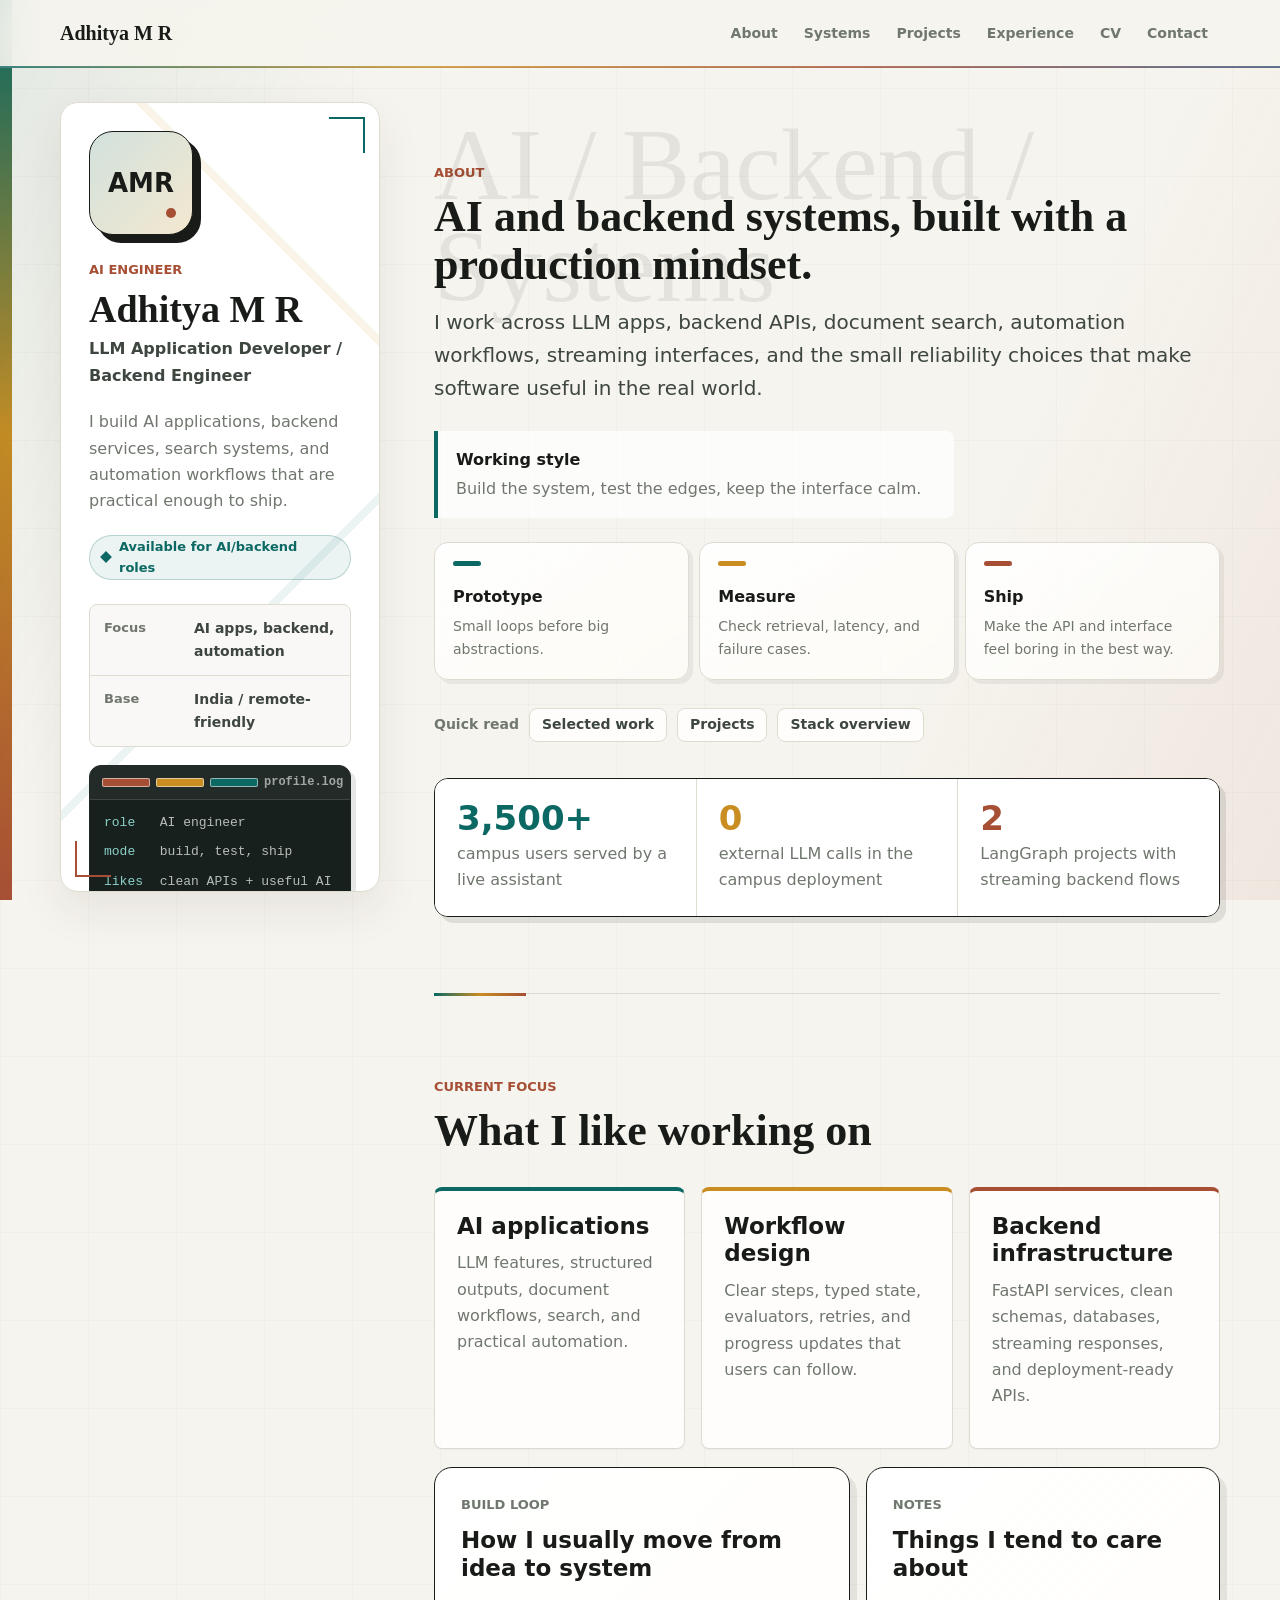
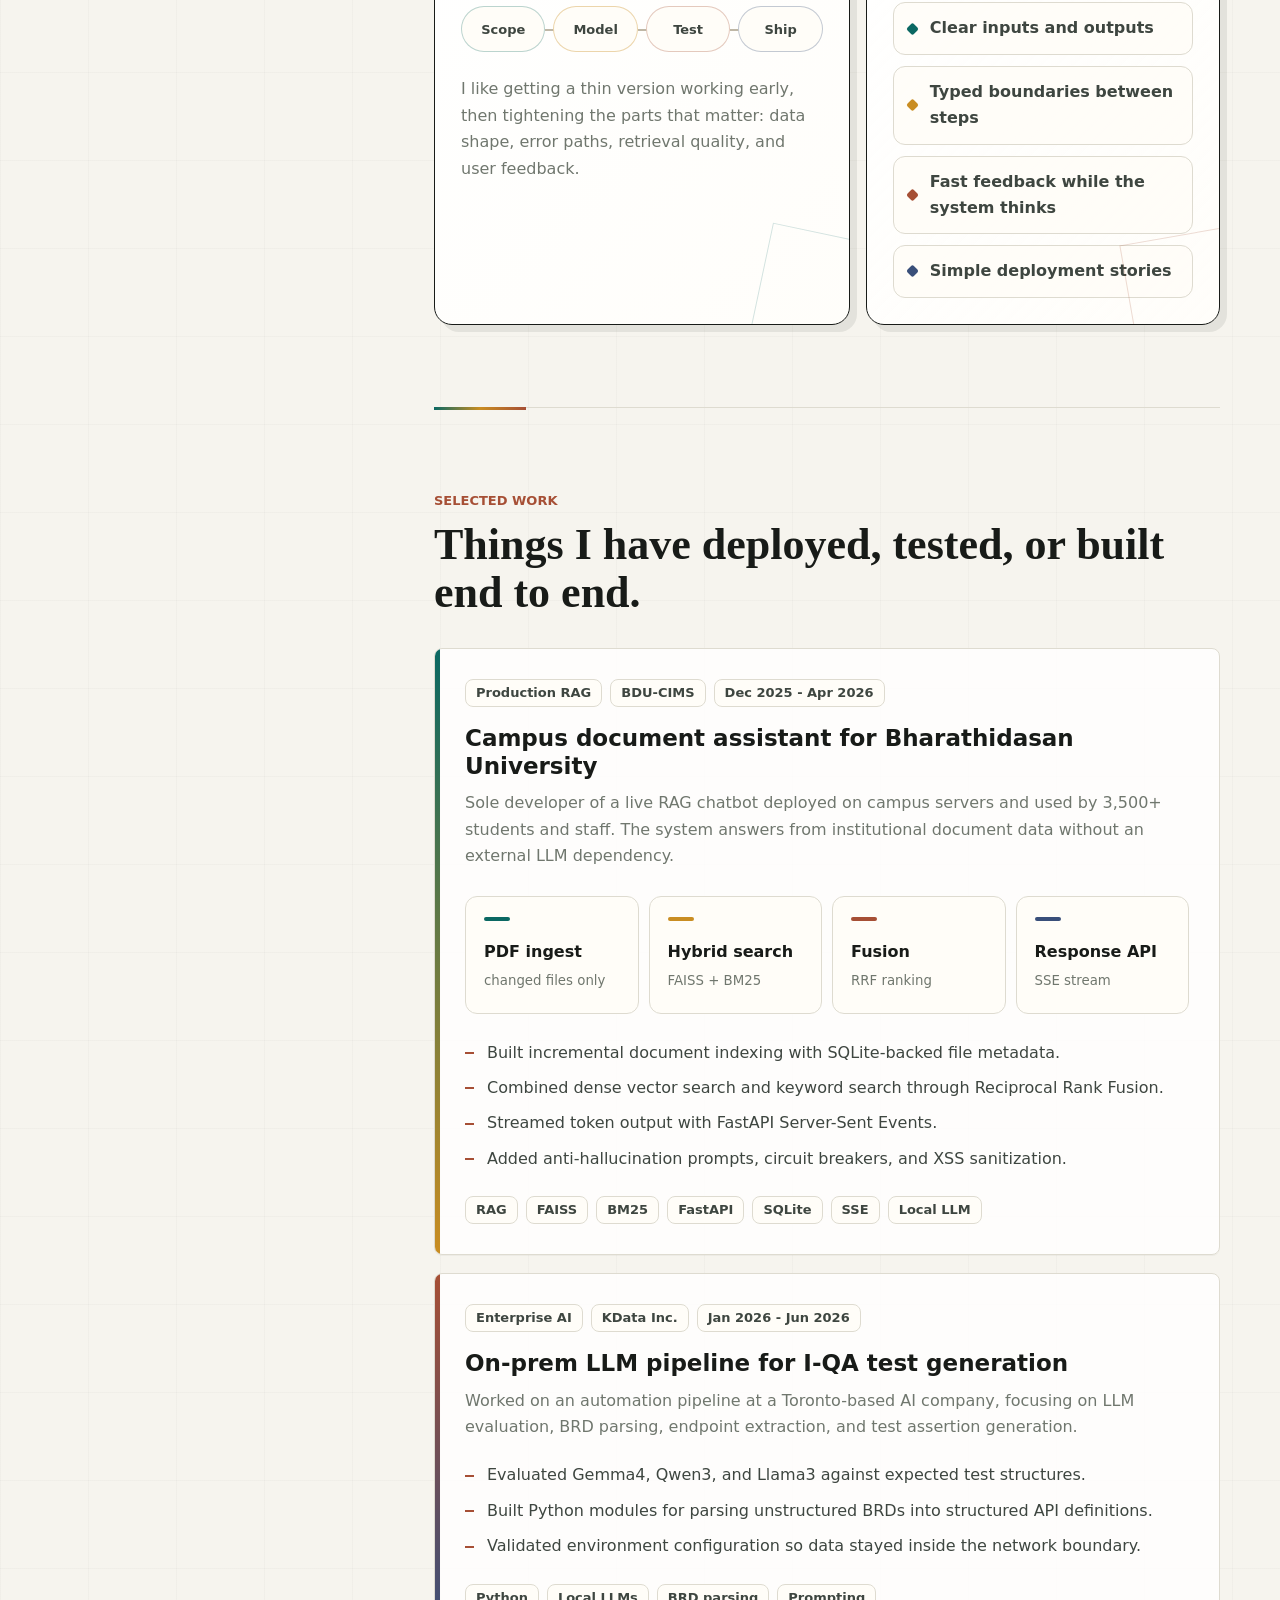
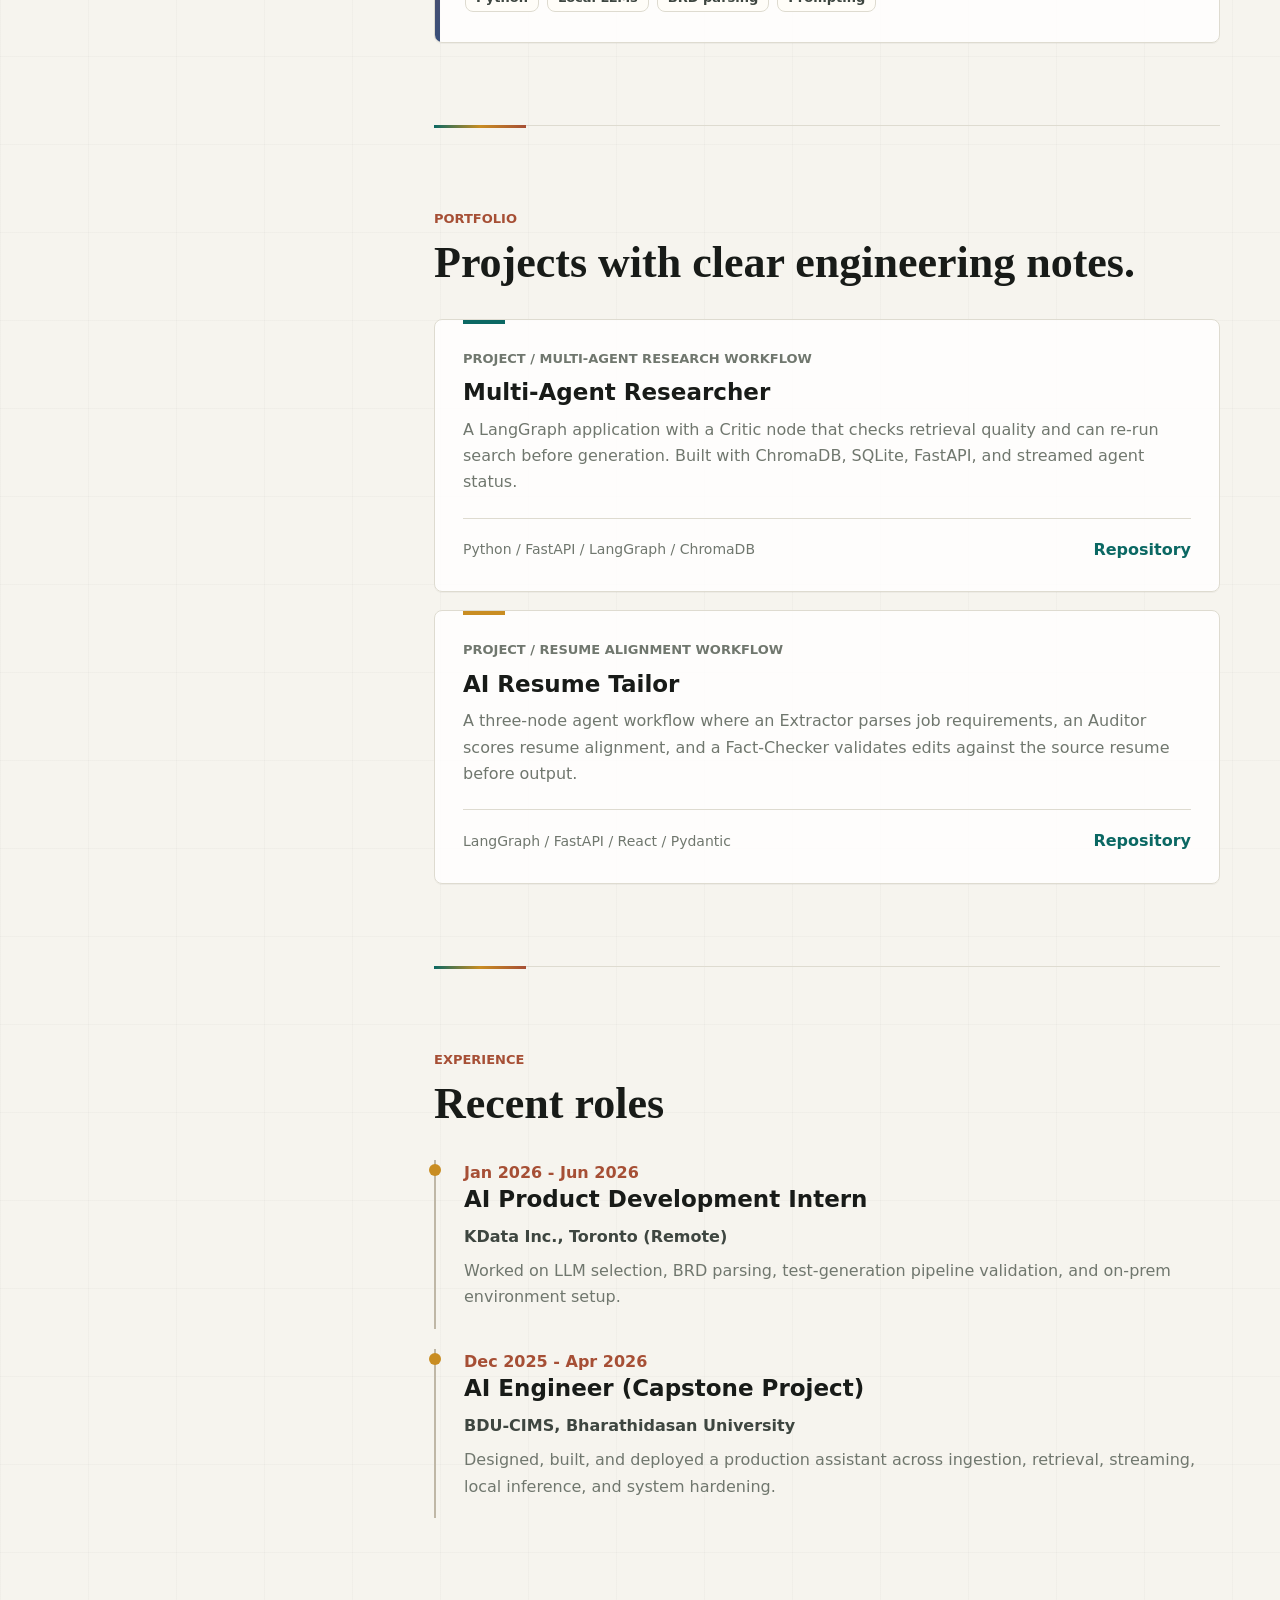
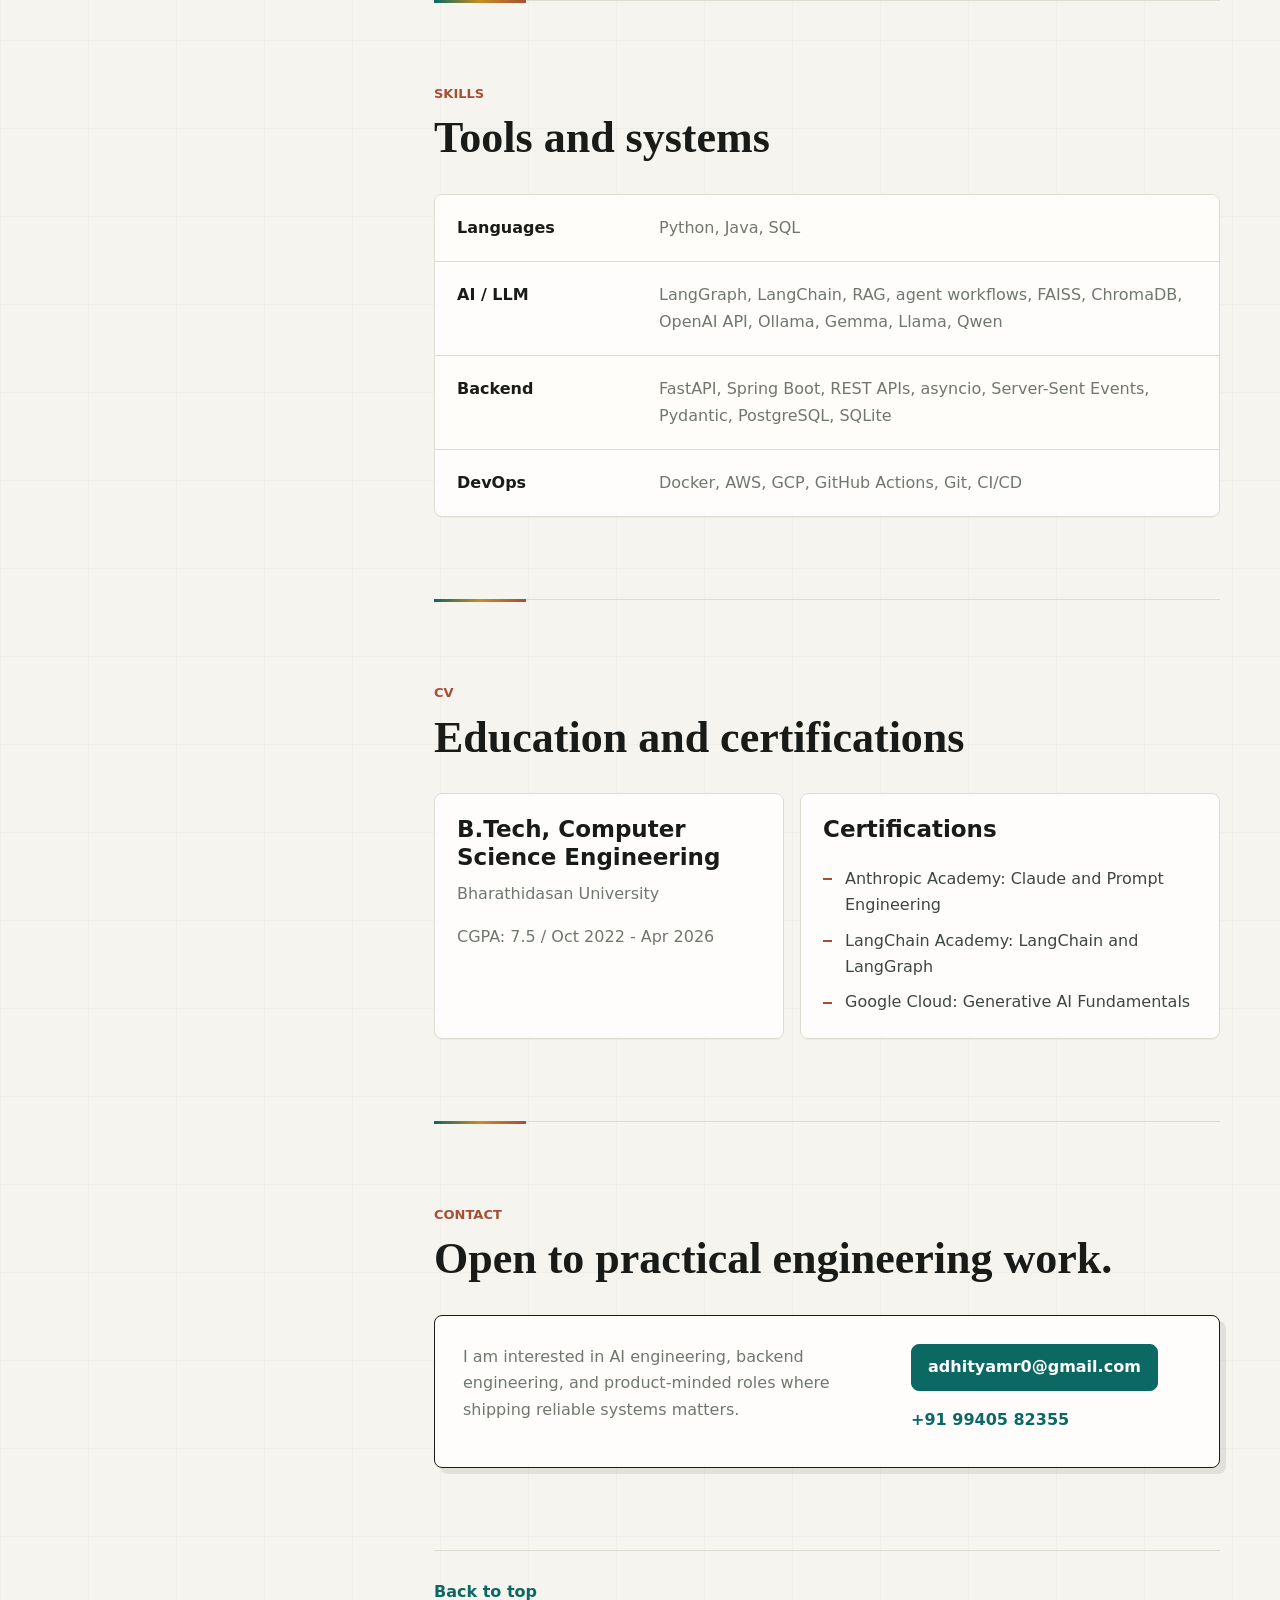
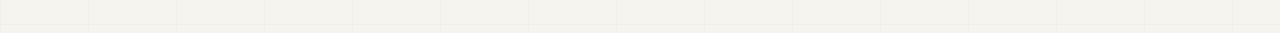
==== commit aea41e05: "New site" ====
--- a/index.html
+++ b/index.html
@@ -1,1599 +1,422 @@
-<!DOCTYPE html>
+<!doctype html>
 <html lang="en">
 <head>
-  <meta charset="UTF-8" />
-  <meta name="viewport" content="width=device-width, initial-scale=1.0" />
-  <meta name="description" content="Adhitya M R is a Backend and AI Engineer who builds search systems, multi-agent workflows, and robust FastAPI backends." />
-  <title>Adhitya M R | Backend &amp; AI Engineer</title>
-  <link rel="preconnect" href="https://fonts.googleapis.com" />
-  <link rel="preconnect" href="https://fonts.gstatic.com" crossorigin />
-  <link href="https://fonts.googleapis.com/css2?family=Inter:wght@300;400;500;600;700;800;900&family=JetBrains+Mono:wght@400;500;600;700&display=swap" rel="stylesheet" />
-
-  <style>
-    /* ═══════════════════════════════════════════
-       DESIGN TOKENS — LIGHT THEME
-       ═══════════════════════════════════════════ */
-    :root {
-      --bg: #f8f6f1;
-      --bg-elevated: #ffffff;
-      --bg-elevated-hover: #f3f1ec;
-      --bg-subtle: #edeae4;
-      --border: rgba(28, 25, 23, 0.06);
-      --border-hover: rgba(28, 25, 23, 0.13);
-      --shadow-sm: 0 1px 3px rgba(28,25,23,0.04), 0 1px 2px rgba(28,25,23,0.02);
-      --shadow-md: 0 4px 16px rgba(28,25,23,0.06), 0 2px 4px rgba(28,25,23,0.03);
-      --shadow-lg: 0 12px 40px rgba(28,25,23,0.08), 0 4px 12px rgba(28,25,23,0.04);
-      --shadow-xl: 0 20px 60px rgba(28,25,23,0.1), 0 8px 20px rgba(28,25,23,0.05);
-      --accent: #5046e5;
-      --accent-cyan: #0891b2;
-      --accent-purple: #7c3aed;
-      --accent-emerald: #059669;
-      --text-primary: #1c1917;
-      --text-secondary: #57534e;
-      --text-muted: #a8a29e;
-      --font-sans: 'Inter', -apple-system, BlinkMacSystemFont, 'Segoe UI', sans-serif;
-      --font-mono: 'JetBrains Mono', 'SF Mono', 'Fira Code', monospace;
-      --ease-out: cubic-bezier(0.16, 1, 0.3, 1);
-      --ease-spring: cubic-bezier(0.175, 0.885, 0.32, 1.275);
-    }
-
-    /* ═══════════════════════════════════════════
-       RESET & BASE
-       ═══════════════════════════════════════════ */
-    *, *::before, *::after {
-      margin: 0;
-      padding: 0;
-      box-sizing: border-box;
-    }
-
-    html {
-      scroll-behavior: smooth;
-      color-scheme: light;
-    }
-
-    body {
-      background: var(--bg);
-      color: var(--text-primary);
-      font-family: var(--font-sans);
-      font-size: 16px;
-      line-height: 1.6;
-      overflow-x: hidden;
-      -webkit-font-smoothing: antialiased;
-      -moz-osx-font-smoothing: grayscale;
-    }
-
-    ::selection {
-      background: rgba(80, 70, 229, 0.15);
-      color: var(--text-primary);
-    }
-
-    ::-webkit-scrollbar { width: 6px; }
-    ::-webkit-scrollbar-track { background: transparent; }
-    ::-webkit-scrollbar-thumb { background: rgba(28,25,23,0.1); border-radius: 3px; }
-    ::-webkit-scrollbar-thumb:hover { background: rgba(28,25,23,0.18); }
-
-    a { color: inherit; text-decoration: none; }
-
-    /* ═══════════════════════════════════════════
-       BACKGROUND EFFECTS
-       ═══════════════════════════════════════════ */
-    .bg-effects {
-      position: fixed;
-      inset: 0;
-      pointer-events: none;
-      z-index: 0;
-      overflow: hidden;
-    }
-
-    .mesh-blob {
-      position: absolute;
-      border-radius: 50%;
-      filter: blur(140px);
-      opacity: 0.25;
-      will-change: transform;
-    }
-    .blob-1 {
-      width: 600px; height: 600px;
-      background: #c7d2fe;
-      top: -10%; left: -5%;
-      animation: drift1 25s ease-in-out infinite alternate;
-    }
-    .blob-2 {
-      width: 500px; height: 500px;
-      background: #fde68a;
-      top: 40%; right: -10%;
-      animation: drift2 30s ease-in-out infinite alternate;
-    }
-    .blob-3 {
-      width: 400px; height: 400px;
-      background: #a7f3d0;
-      bottom: -5%; left: 30%;
-      animation: drift3 20s ease-in-out infinite alternate;
-    }
-
-    @keyframes drift1 {
-      from { transform: translate(0, 0) scale(1); }
-      to { transform: translate(80px, 60px) scale(1.15); }
-    }
-    @keyframes drift2 {
-      from { transform: translate(0, 0) scale(1); }
-      to { transform: translate(-60px, -80px) scale(1.1); }
-    }
-    @keyframes drift3 {
-      from { transform: translate(0, 0) scale(1); }
-      to { transform: translate(40px, -50px) scale(1.2); }
-    }
-
-    /* Noise texture */
-    .noise-overlay {
-      position: fixed;
-      inset: 0;
-      pointer-events: none;
-      z-index: 1;
-      opacity: 0.4;
-    }
-
-    /* Spotlight */
-    .spotlight {
-      position: fixed;
-      inset: 0;
-      pointer-events: none;
-      z-index: 2;
-      background: radial-gradient(800px circle at var(--mx, 50%) var(--my, 50%), rgba(80, 70, 229, 0.03), transparent 70%);
-      transition: background 0.15s ease;
-    }
-
-    /* ═══════════════════════════════════════════
-       NAVIGATION
-       ═══════════════════════════════════════════ */
-    nav {
-      position: fixed;
-      top: 0; left: 0; right: 0;
-      z-index: 100;
-      padding: 0 48px;
-      height: 64px;
-      display: flex;
-      align-items: center;
-      justify-content: space-between;
-      background: rgba(248, 246, 241, 0.7);
-      backdrop-filter: blur(20px);
-      -webkit-backdrop-filter: blur(20px);
-      border-bottom: 1px solid var(--border);
-      transition: all 0.3s ease;
-    }
-    nav.scrolled {
-      background: rgba(248, 246, 241, 0.92);
-      box-shadow: var(--shadow-sm);
-    }
-
-    .nav-logo {
-      font-weight: 700;
-      font-size: 18px;
-      letter-spacing: -0.5px;
-      color: var(--text-primary);
-      transition: opacity 0.2s;
-    }
-    .nav-logo:hover { opacity: 0.6; }
-    .nav-logo span { color: var(--accent); }
-
-    .nav-links {
-      display: flex;
-      align-items: center;
-      gap: 32px;
-    }
-    .nav-link {
-      font-size: 14px;
-      font-weight: 500;
-      color: var(--text-secondary);
-      transition: color 0.2s;
-      position: relative;
-    }
-    .nav-link::after {
-      content: '';
-      position: absolute;
-      bottom: -4px;
-      left: 0;
-      width: 0;
-      height: 1.5px;
-      background: var(--accent);
-      transition: width 0.3s var(--ease-out);
-    }
-    .nav-link:hover { color: var(--text-primary); }
-    .nav-link:hover::after { width: 100%; }
-    .nav-link.active { color: var(--text-primary); }
-    .nav-link.active::after { width: 100%; }
-
-    .nav-cta {
-      font-size: 14px;
-      font-weight: 600;
-      padding: 8px 20px;
-      border-radius: 8px;
-      background: var(--accent);
-      color: #fff;
-      border: none;
-      cursor: pointer;
-      font-family: inherit;
-      transition: all 0.2s var(--ease-out);
-    }
-    .nav-cta:hover {
-      transform: translateY(-1px);
-      box-shadow: 0 4px 16px rgba(80, 70, 229, 0.3);
-    }
-    .nav-cta:active { transform: scale(0.97); }
-
-    /* Hamburger */
-    .hamburger {
-      display: none;
-      flex-direction: column;
-      gap: 5px;
-      cursor: pointer;
-      padding: 8px;
-      background: none;
-      border: none;
-      z-index: 110;
-    }
-    .hamburger span {
-      width: 22px;
-      height: 2px;
-      background: var(--text-primary);
-      border-radius: 2px;
-      transition: all 0.3s var(--ease-out);
-      display: block;
-    }
-    .hamburger.open span:nth-child(1) {
-      transform: rotate(45deg) translate(5px, 5px);
-    }
-    .hamburger.open span:nth-child(2) { opacity: 0; }
-    .hamburger.open span:nth-child(3) {
-      transform: rotate(-45deg) translate(5px, -5px);
-    }
-
-    /* Mobile overlay */
-    .mobile-menu {
-      display: none;
-      position: fixed;
-      inset: 0;
-      z-index: 105;
-      background: rgba(248, 246, 241, 0.97);
-      backdrop-filter: blur(30px);
-      -webkit-backdrop-filter: blur(30px);
-      flex-direction: column;
-      align-items: center;
-      justify-content: center;
-      gap: 32px;
-      opacity: 0;
-      pointer-events: none;
-      transition: opacity 0.4s var(--ease-out);
-    }
-    .mobile-menu.open {
-      opacity: 1;
-      pointer-events: all;
-    }
-    .mobile-menu a {
-      font-size: 28px;
-      font-weight: 600;
-      color: var(--text-secondary);
-      transition: color 0.2s, transform 0.3s var(--ease-spring);
-    }
-    .mobile-menu a:hover {
-      color: var(--text-primary);
-      transform: scale(1.05);
-    }
-
-    /* ═══════════════════════════════════════════
-       CONTENT WRAPPER
-       ═══════════════════════════════════════════ */
-    .content {
-      position: relative;
-      z-index: 3;
-    }
-
-    .container {
-      max-width: 1080px;
-      margin: 0 auto;
-      padding: 0 48px;
-    }
-
-    /* ═══════════════════════════════════════════
-       HERO
-       ═══════════════════════════════════════════ */
-    .hero {
-      min-height: 100vh;
-      display: flex;
-      align-items: center;
-      padding: 120px 0 80px;
-    }
-    .hero-content {
-      max-width: 720px;
-    }
-
-    .hero-badge {
-      display: inline-flex;
-      align-items: center;
-      gap: 8px;
-      padding: 6px 14px;
-      border-radius: 9999px;
-      background: rgba(80, 70, 229, 0.05);
-      border: 1px solid rgba(80, 70, 229, 0.15);
-      font-size: 13px;
-      font-weight: 500;
-      color: var(--accent);
-      margin-bottom: 40px;
-    }
-    .hero-badge-dot {
-      width: 5px; height: 5px;
-      border-radius: 50%;
-      background: var(--accent);
-      opacity: 0.8;
-    }
-
-    .hero-name {
-      font-size: clamp(3.5rem, 8vw, 6.5rem);
-      font-weight: 800;
-      letter-spacing: -0.04em;
-      line-height: 1.05;
-      color: var(--text-primary);
-      margin-bottom: 16px;
-    }
-
-    .hero-title {
-      font-size: clamp(1.25rem, 2.5vw, 1.75rem);
-      font-weight: 600;
-      letter-spacing: -0.02em;
-      margin-bottom: 24px;
-      background: linear-gradient(135deg, var(--accent), var(--accent-cyan));
-      -webkit-background-clip: text;
-      background-clip: text;
-      color: transparent;
-      display: inline-block;
-    }
-
-    .hero-bio {
-      font-size: clamp(1rem, 1.2vw, 1.15rem);
-      line-height: 1.7;
-      color: var(--text-secondary);
-      max-width: 540px;
-      margin-bottom: 48px;
-    }
-
-    .hero-actions {
-      display: flex;
-      gap: 16px;
-      flex-wrap: wrap;
-    }
-    .btn-primary {
-      padding: 14px 32px;
-      border-radius: 10px;
-      font-size: 15px;
-      font-weight: 600;
-      font-family: var(--font-sans);
-      background: var(--accent);
-      color: #fff;
-      border: none;
-      cursor: pointer;
-      transition: all 0.2s var(--ease-out);
-      text-decoration: none;
-      display: inline-flex;
-      align-items: center;
-      gap: 8px;
-    }
-    .btn-primary:hover {
-      transform: translateY(-2px);
-      box-shadow: 0 8px 24px rgba(80, 70, 229, 0.25);
-    }
-    .btn-primary:active { transform: scale(0.97); }
-
-    .btn-secondary {
-      padding: 14px 32px;
-      border-radius: 10px;
-      font-size: 15px;
-      font-weight: 600;
-      font-family: var(--font-sans);
-      background: var(--bg-elevated);
-      color: var(--text-primary);
-      border: 1px solid var(--border-hover);
-      cursor: pointer;
-      transition: all 0.2s var(--ease-out);
-      text-decoration: none;
-      display: inline-flex;
-      align-items: center;
-      gap: 8px;
-    }
-    .btn-secondary:hover {
-      background: var(--bg-elevated-hover);
-      box-shadow: var(--shadow-md);
-      transform: translateY(-2px);
-    }
-    .btn-secondary:active { transform: scale(0.97); }
-
-    /* ═══════════════════════════════════════════
-       SECTIONS — SHARED
-       ═══════════════════════════════════════════ */
-    .section {
-      padding: 128px 0;
-    }
-    .section-label {
-      font-family: var(--font-mono);
-      font-size: 13px;
-      font-weight: 500;
-      color: var(--accent);
-      letter-spacing: 0.05em;
-      margin-bottom: 16px;
-    }
-    .section-heading {
-      font-size: clamp(2rem, 4vw, 3rem);
-      font-weight: 700;
-      letter-spacing: -0.03em;
-      line-height: 1.15;
-      margin-bottom: 24px;
-      color: var(--text-primary);
-    }
-    .section-desc {
-      font-size: clamp(1rem, 1.1vw, 1.1rem);
-      color: var(--text-secondary);
-      line-height: 1.7;
-      max-width: 580px;
-      margin-bottom: 64px;
-    }
-
-    /* ═══════════════════════════════════════════
-       TERMINAL CARD
-       ═══════════════════════════════════════════ */
-    .terminal-section {
-      padding: 64px 0 128px;
-    }
-    .terminal-card {
-      background: #1e1e2e;
-      border: 1px solid rgba(255,255,255,0.06);
-      border-radius: 16px;
-      overflow: hidden;
-      font-family: var(--font-mono);
-      box-shadow: var(--shadow-xl);
-      max-width: 700px;
-    }
-    .terminal-bar {
-      padding: 14px 20px;
-      display: flex;
-      align-items: center;
-      justify-content: space-between;
-      border-bottom: 1px solid rgba(255,255,255,0.06);
-      background: #181825;
-    }
-    .terminal-dots {
-      display: flex;
-      gap: 7px;
-    }
-    .terminal-dots span {
-      width: 11px; height: 11px;
-      border-radius: 50%;
-    }
-    .dot-r { background: #ef4444; }
-    .dot-y { background: #eab308; }
-    .dot-g { background: #22c55e; }
-    .terminal-filename {
-      font-size: 12px;
-      color: #6c7086;
-    }
-    .terminal-tag {
-      font-size: 10px;
-      font-weight: 600;
-      padding: 3px 10px;
-      border-radius: 6px;
-      background: rgba(37, 99, 235, 0.15);
-      color: #89b4fa;
-    }
-    .terminal-body {
-      padding: 24px;
-      min-height: 260px;
-      max-height: 300px;
-      overflow-y: auto;
-      font-size: 13px;
-      line-height: 1.7;
-      color: #bac2de;
-    }
-    .terminal-body::-webkit-scrollbar { width: 4px; }
-    .terminal-body::-webkit-scrollbar-thumb { background: rgba(255,255,255,0.08); border-radius: 2px; }
-
-    /* ═══════════════════════════════════════════
-       STATS
-       ═══════════════════════════════════════════ */
-    .stats-grid {
-      display: grid;
-      grid-template-columns: repeat(3, 1fr);
-      gap: 24px;
-      margin-bottom: 128px;
-    }
-    .stat-item {
-      background: var(--bg-elevated);
-      border: 1px solid var(--border);
-      border-radius: 16px;
-      padding: 32px;
-      text-align: center;
-      transition: all 0.4s var(--ease-out);
-      box-shadow: var(--shadow-sm);
-    }
-    .stat-item:hover {
-      border-color: var(--border-hover);
-      transform: translateY(-4px);
-      box-shadow: var(--shadow-lg);
-    }
-    .stat-number {
-      font-size: clamp(2rem, 3vw, 2.75rem);
-      font-weight: 800;
-      letter-spacing: -0.03em;
-      background: linear-gradient(135deg, var(--accent), var(--accent-purple));
-      -webkit-background-clip: text;
-      background-clip: text;
-      color: transparent;
-      margin-bottom: 4px;
-    }
-    .stat-text {
-      font-size: 13px;
-      color: var(--text-muted);
-      font-weight: 500;
-    }
-
-    /* ═══════════════════════════════════════════
-       SKILLS
-       ═══════════════════════════════════════════ */
-    .skills-grid {
-      display: grid;
-      grid-template-columns: repeat(auto-fill, minmax(260px, 1fr));
-      gap: 20px;
-    }
-    .skill-card {
-      background: var(--bg-elevated);
-      border: 1px solid var(--border);
-      border-radius: 16px;
-      padding: 28px;
-      transition: all 0.4s var(--ease-out);
-      position: relative;
-      box-shadow: var(--shadow-sm);
-    }
-    .skill-card:hover {
-      border-color: var(--border-hover);
-      transform: translateY(-4px);
-      box-shadow: var(--shadow-lg);
-    }
-    .skill-card-title {
-      font-size: 12px;
-      font-weight: 600;
-      text-transform: uppercase;
-      letter-spacing: 0.1em;
-      color: var(--accent);
-      margin-bottom: 16px;
-    }
-    .skill-pills {
-      display: flex;
-      flex-wrap: wrap;
-      gap: 8px;
-    }
-    .skill-pill {
-      font-family: var(--font-mono);
-      font-size: 12px;
-      padding: 5px 12px;
-      border-radius: 8px;
-      background: var(--bg-subtle);
-      border: 1px solid var(--border);
-      color: var(--text-secondary);
-      transition: all 0.2s ease;
-    }
-    .skill-pill:hover {
-      background: rgba(37, 99, 235, 0.06);
-      border-color: rgba(37, 99, 235, 0.2);
-      color: var(--accent);
-    }
-
-    /* ═══════════════════════════════════════════
-       EXPERIENCE
-       ═══════════════════════════════════════════ */
-    .timeline {
-      display: flex;
-      flex-direction: column;
-      gap: 32px;
-    }
-    .exp-card {
-      background: var(--bg-elevated);
-      border: 1px solid var(--border);
-      border-radius: 16px;
-      padding: 36px;
-      transition: all 0.4s var(--ease-out);
-      position: relative;
-      overflow: hidden;
-      box-shadow: var(--shadow-sm);
-    }
-    .exp-card::before {
-      content: '';
-      position: absolute;
-      left: 0; top: 0; bottom: 0;
-      width: 3px;
-      background: linear-gradient(to bottom, var(--accent), var(--accent-purple));
-      opacity: 0;
-      transition: opacity 0.3s ease;
-    }
-    .exp-card:hover {
-      border-color: var(--border-hover);
-      transform: translateY(-4px);
-      box-shadow: var(--shadow-lg);
-    }
-    .exp-card:hover::before { opacity: 1; }
-
-    .exp-top {
-      display: flex;
-      justify-content: space-between;
-      align-items: flex-start;
-      flex-wrap: wrap;
-      gap: 12px;
-      margin-bottom: 20px;
-    }
-    .exp-date {
-      font-family: var(--font-mono);
-      font-size: 13px;
-      color: var(--accent);
-      font-weight: 500;
-    }
-    .exp-company {
-      font-size: 15px;
-      font-weight: 600;
-      color: var(--text-primary);
-    }
-    .exp-badge {
-      font-size: 11px;
-      font-weight: 600;
-      text-transform: uppercase;
-      letter-spacing: 0.06em;
-      padding: 4px 10px;
-      border-radius: 6px;
-      background: rgba(124, 58, 237, 0.06);
-      color: var(--accent-purple);
-    }
-
-    .exp-role {
-      font-size: 20px;
-      font-weight: 700;
-      letter-spacing: -0.02em;
-      color: var(--text-primary);
-      margin-bottom: 20px;
-    }
-    .exp-list {
-      list-style: none;
-      display: flex;
-      flex-direction: column;
-      gap: 12px;
-    }
-    .exp-list li {
-      padding-left: 20px;
-      position: relative;
-      color: var(--text-secondary);
-      font-size: 15px;
-      line-height: 1.6;
-    }
-    .exp-list li::before {
-      content: '';
-      position: absolute;
-      left: 0; top: 10px;
-      width: 6px; height: 6px;
-      border-radius: 50%;
-      background: var(--accent);
-      opacity: 0.5;
-    }
-    .exp-callout {
-      margin-top: 24px;
-      padding: 14px 18px;
-      border-radius: 10px;
-      background: rgba(5, 150, 105, 0.04);
-      border: 1px solid rgba(5, 150, 105, 0.12);
-      font-size: 14px;
-      font-weight: 500;
-      color: var(--accent-emerald);
-      display: flex;
-      align-items: center;
-      gap: 10px;
-    }
-
-    /* ═══════════════════════════════════════════
-       PROJECTS
-       ═══════════════════════════════════════════ */
-    .project-grid {
-      display: grid;
-      grid-template-columns: repeat(auto-fill, minmax(300px, 1fr));
-      gap: 24px;
-    }
-    .project-card {
-      background: var(--bg-elevated);
-      border: 1px solid var(--border);
-      border-radius: 16px;
-      padding: 32px;
-      display: flex;
-      flex-direction: column;
-      transition: all 0.4s var(--ease-out);
-      position: relative;
-      box-shadow: var(--shadow-sm);
-    }
-    .project-card:hover {
-      border-color: var(--border-hover);
-      transform: translateY(-6px);
-      box-shadow: var(--shadow-xl);
-    }
-    .project-top {
-      display: flex;
-      justify-content: space-between;
-      align-items: center;
-      margin-bottom: 24px;
-    }
-    .project-icon {
-      color: var(--accent);
-    }
-    .project-ext-link {
-      color: var(--text-muted);
-      transition: all 0.2s;
-    }
-    .project-ext-link:hover {
-      color: var(--text-primary);
-      transform: translateY(-2px);
-    }
-    .project-name {
-      font-size: 20px;
-      font-weight: 700;
-      letter-spacing: -0.02em;
-      color: var(--text-primary);
-      margin-bottom: 12px;
-    }
-    .project-desc {
-      color: var(--text-secondary);
-      font-size: 15px;
-      line-height: 1.65;
-      margin-bottom: 28px;
-      flex-grow: 1;
-    }
-    .project-stack {
-      display: flex;
-      flex-wrap: wrap;
-      gap: 6px;
-      margin-top: auto;
-    }
-    .project-stack span {
-      font-family: var(--font-mono);
-      font-size: 11px;
-      padding: 3px 10px;
-      border-radius: 6px;
-      background: rgba(37, 99, 235, 0.05);
-      color: var(--accent);
-    }
-
-    /* ═══════════════════════════════════════════
-       CONTACT CTA
-       ═══════════════════════════════════════════ */
-    .contact-section {
-      padding: 160px 0;
-      text-align: center;
-    }
-    .contact-heading {
-      font-size: clamp(2.5rem, 5vw, 4rem);
-      font-weight: 800;
-      letter-spacing: -0.04em;
-      line-height: 1.1;
-      margin-bottom: 24px;
-      color: var(--text-primary);
-    }
-    .contact-sub {
-      font-size: clamp(1rem, 1.2vw, 1.15rem);
-      color: var(--text-secondary);
-      line-height: 1.7;
-      max-width: 520px;
-      margin: 0 auto 48px;
-    }
-    .contact-cta-btn {
-      display: inline-flex;
-      align-items: center;
-      gap: 10px;
-      padding: 16px 40px;
-      border-radius: 12px;
-      font-size: 16px;
-      font-weight: 700;
-      font-family: var(--font-sans);
-      background: linear-gradient(135deg, var(--accent), var(--accent-purple));
-      color: #fff;
-      border: none;
-      cursor: pointer;
-      transition: all 0.3s var(--ease-out);
-      text-decoration: none;
-      margin-bottom: 48px;
-    }
-    .contact-cta-btn:hover {
-      transform: translateY(-3px);
-      box-shadow: 0 12px 36px rgba(37, 99, 235, 0.25);
-    }
-    .contact-cta-btn:active { transform: scale(0.97); }
-
-    .social-links {
-      display: flex;
-      justify-content: center;
-      gap: 16px;
-      flex-wrap: wrap;
-    }
-    .social-link {
-      display: flex;
-      align-items: center;
-      gap: 10px;
-      padding: 12px 24px;
-      border-radius: 12px;
-      background: var(--bg-elevated);
-      border: 1px solid var(--border);
-      font-size: 14px;
-      font-weight: 500;
-      color: var(--text-secondary);
-      transition: all 0.3s var(--ease-out);
-      box-shadow: var(--shadow-sm);
-    }
-    .social-link:hover {
-      border-color: var(--border-hover);
-      color: var(--text-primary);
-      transform: translateY(-3px);
-      box-shadow: var(--shadow-lg);
-    }
-    .social-link svg {
-      flex-shrink: 0;
-    }
-
-    /* ═══════════════════════════════════════════
-       BACK TO TOP
-       ═══════════════════════════════════════════ */
-    .back-to-top {
-      position: fixed;
-      bottom: 32px;
-      right: 32px;
-      z-index: 90;
-      width: 44px; height: 44px;
-      border-radius: 12px;
-      background: var(--bg-elevated);
-      border: 1px solid var(--border);
-      display: flex;
-      align-items: center;
-      justify-content: center;
-      cursor: pointer;
-      color: var(--text-secondary);
-      opacity: 0;
-      pointer-events: none;
-      transform: translateY(8px);
-      transition: all 0.3s var(--ease-out);
-      box-shadow: var(--shadow-md);
-    }
-    .back-to-top.visible {
-      opacity: 1;
-      pointer-events: all;
-      transform: translateY(0);
-    }
-    .back-to-top:hover {
-      border-color: var(--border-hover);
-      color: var(--text-primary);
-      transform: translateY(-2px);
-      box-shadow: var(--shadow-lg);
-    }
-
-    /* ═══════════════════════════════════════════
-       SCROLL REVEAL
-       ═══════════════════════════════════════════ */
-    .reveal {
-      opacity: 0;
-      transform: translateY(32px);
-      transition: opacity 0.8s var(--ease-out), transform 0.8s var(--ease-out);
-    }
-    .reveal.visible {
-      opacity: 1;
-      transform: translateY(0);
-    }
-    .reveal-delay-1 { transition-delay: 0.1s; }
-    .reveal-delay-2 { transition-delay: 0.2s; }
-    .reveal-delay-3 { transition-delay: 0.3s; }
-    .reveal-delay-4 { transition-delay: 0.4s; }
-    .reveal-delay-5 { transition-delay: 0.5s; }
-
-    /* ═══════════════════════════════════════════
-       ACCESSIBILITY
-       ═══════════════════════════════════════════ */
-    @media (prefers-reduced-motion: reduce) {
-      *, *::before, *::after {
-        animation-duration: 0.01ms !important;
-        animation-iteration-count: 1 !important;
-        transition-duration: 0.01ms !important;
-      }
-      .reveal { opacity: 1; transform: none; }
-    }
-
-    /* ═══════════════════════════════════════════
-       RESPONSIVE
-       ═══════════════════════════════════════════ */
-    @media (max-width: 768px) {
-      nav { padding: 0 24px; }
-      .nav-links { display: none; }
-      .hamburger { display: flex; }
-      .mobile-menu { display: flex; }
-      .container { padding: 0 24px; }
-      .hero { min-height: auto; padding: 140px 0 80px; }
-      .hero-name { font-size: clamp(2.5rem, 10vw, 4rem); }
-      .section { padding: 80px 0; }
-      .stats-grid { grid-template-columns: 1fr; gap: 12px; margin-bottom: 80px; }
-      .skills-grid { grid-template-columns: 1fr 1fr; }
-      .project-grid { grid-template-columns: 1fr; }
-      .contact-section { padding: 80px 0; }
-      .social-links { flex-direction: column; align-items: center; }
-      .terminal-section { padding: 32px 0 80px; }
-    }
-
-    @media (max-width: 480px) {
-      .skills-grid { grid-template-columns: 1fr; }
-      .hero-actions { flex-direction: column; }
-      .btn-primary, .btn-secondary { width: 100%; justify-content: center; }
-    }
-
-    /* ═══════════════════════════════════════════
-       MODAL STYLE
-       ═══════════════════════════════════════════ */
-    .modal-overlay {
-      position: fixed;
-      inset: 0;
-      z-index: 1000;
-      background: rgba(28, 25, 23, 0.4);
-      backdrop-filter: blur(8px);
-      -webkit-backdrop-filter: blur(8px);
-      display: flex;
-      align-items: center;
-      justify-content: center;
-      opacity: 0;
-      pointer-events: none;
-      transition: opacity 0.3s var(--ease-out);
-    }
-    .modal-overlay.open {
-      opacity: 1;
-      pointer-events: all;
-    }
-    .modal-card {
-      background: var(--bg-elevated);
-      border: 1px solid var(--border-hover);
-      border-radius: 20px;
-      padding: 32px;
-      width: 100%;
-      max-width: 420px;
-      box-shadow: var(--shadow-xl);
-      position: relative;
-      transform: scale(0.95) translateY(10px);
-      transition: transform 0.3s var(--ease-spring);
-    }
-    .modal-overlay.open .modal-card {
-      transform: scale(1) translateY(0);
-    }
-    .modal-close {
-      position: absolute;
-      top: 20px; right: 20px;
-      background: none;
-      border: none;
-      cursor: pointer;
-      color: var(--text-secondary);
-      padding: 6px;
-      border-radius: 50%;
-      transition: background 0.2s, color 0.2s;
-    }
-    .modal-close:hover {
-      background: var(--bg-subtle);
-      color: var(--text-primary);
-    }
-    .modal-title {
-      font-size: 24px;
-      font-weight: 700;
-      letter-spacing: -0.03em;
-      margin-bottom: 8px;
-      color: var(--text-primary);
-    }
-    .modal-subtitle {
-      font-size: 14px;
-      color: var(--text-secondary);
-      margin-bottom: 24px;
-    }
-    .modal-links {
-      display: flex;
-      flex-direction: column;
-      gap: 12px;
-    }
-    .modal-item {
-      display: flex;
-      flex-direction: column;
-      gap: 4px;
-      padding: 12px 16px;
-      border-radius: 12px;
-      background: var(--bg-subtle);
-      border: 1px solid var(--border);
-    }
-    .modal-item-label {
-      font-size: 11px;
-      font-weight: 600;
-      text-transform: uppercase;
-      letter-spacing: 0.05em;
-      color: var(--text-muted);
-    }
-    .modal-item-value {
-      font-size: 15px;
-      font-weight: 600;
-      color: var(--text-primary);
-      display: flex;
-      align-items: center;
-      justify-content: space-between;
-      transition: color 0.2s;
-    }
-    .modal-item-value.link-arrow:hover {
-      color: var(--accent);
-    }
-    .modal-email-row {
-      display: flex;
-      align-items: center;
-      justify-content: space-between;
-    }
-    .modal-email-text {
-      font-family: var(--font-mono);
-      font-size: 14px;
-      font-weight: 600;
-      color: var(--text-primary);
-    }
-    .modal-copy-btn {
-      background: none;
-      border: none;
-      cursor: pointer;
-      color: var(--text-secondary);
-      padding: 4px;
-      border-radius: 6px;
-      transition: background 0.2s, color 0.2s;
-      display: flex;
-      align-items: center;
-      justify-content: center;
-    }
-    .modal-copy-btn:hover {
-      background: rgba(28, 25, 23, 0.05);
-      color: var(--text-primary);
-    }
-  </style>
+  <meta charset="utf-8">
+  <meta name="viewport" content="width=device-width, initial-scale=1">
+  <title>Adhitya M R | AI Engineer</title>
+  <meta name="description" content="Academic-style portfolio of Adhitya M R, AI Engineer and Backend Engineer building AI applications, automation workflows, search systems, and FastAPI backends.">
+  <link rel="stylesheet" href="styles.css">
 </head>
+
 <body>
-
-  <!-- BACKGROUND EFFECTS -->
-  <div class="bg-effects">
-    <div class="mesh-blob blob-1"></div>
-    <div class="mesh-blob blob-2"></div>
-    <div class="mesh-blob blob-3"></div>
+  <a class="skip-link" href="#main">Skip to content</a>
+
+  <header class="topbar">
+    <a href="#home" class="topbar-brand">Adhitya M R</a>
+    <nav class="topbar-nav" aria-label="Primary navigation">
+      <a href="#about">About</a>
+      <a href="#systems">Systems</a>
+      <a href="#projects">Projects</a>
+      <a href="#experience">Experience</a>
+      <a href="#cv">CV</a>
+      <a href="#contact">Contact</a>
+    </nav>
+  </header>
+
+  <div class="page-shell" id="home">
+    <aside class="profile-panel" aria-label="Profile">
+      <!-- The new wrapper specifically for handling internal scrolling -->
+      <div class="profile-scroll">
+        <div class="profile-mark" aria-hidden="true">
+          <span>AMR</span>
+        </div>
+
+        <p class="profile-kicker">AI Engineer</p>
+        <h1>Adhitya M R</h1>
+        <p class="profile-subtitle">LLM Application Developer / Backend Engineer</p>
+
+        <p class="profile-summary">
+          I build AI applications, backend services, search systems, and automation
+          workflows that are practical enough to ship.
+        </p>
+
+        <div class="profile-status" aria-label="Current status">
+          <span class="status-light"></span>
+          <span>Available for AI/backend roles</span>
+        </div>
+
+        <dl class="profile-facts">
+          <div>
+            <dt>Focus</dt>
+            <dd>AI apps, backend, automation</dd>
+          </div>
+          <div>
+            <dt>Base</dt>
+            <dd>India / remote-friendly</dd>
+          </div>
+        </dl>
+
+        <div class="profile-console" aria-label="Profile build log">
+          <div class="console-bar">
+            <span></span>
+            <span></span>
+            <span></span>
+            <strong>profile.log</strong>
+          </div>
+          <p><span>role</span> AI engineer</p>
+          <p><span>mode</span> build, test, ship</p>
+          <p><span>likes</span> clean APIs + useful AI</p>
+        </div>
+
+        <div class="profile-stack" aria-label="Core stack">
+          <span>Python</span>
+          <span>FastAPI</span>
+          <span>LangGraph</span>
+          <span>SQL</span>
+        </div>
+
+        <div class="profile-actions" aria-label="Quick profile actions">
+          <a href="#contact">Contact</a>
+          <a href="https://github.com/Adh-0" target="_blank" rel="noreferrer">GitHub</a>
+          <a href="https://www.linkedin.com/in/adhityamr0" target="_blank" rel="noreferrer">LinkedIn</a>
+        </div>
+
+        <nav class="side-nav" aria-label="Section navigation">
+          <a href="#about">About</a>
+          <a href="#systems">Selected work</a>
+          <a href="#projects">Projects</a>
+          <a href="#experience">Experience</a>
+          <a href="#skills">Skills</a>
+          <a href="#cv">CV</a>
+        </nav>
+      </div>
+    </aside>
+
+    <main id="main" class="content">
+      <section class="hero-section" id="about">
+        <p class="section-label">About</p>
+        <h2>AI and backend systems, built with a production mindset.</h2>
+        <p class="lead">
+          I work across LLM apps, backend APIs, document search, automation workflows,
+          streaming interfaces, and the small reliability choices that make software
+          useful in the real world.
+        </p>
+
+        <div class="hero-note">
+          <strong>Working style</strong>
+          <span>Build the system, test the edges, keep the interface calm.</span>
+        </div>
+
+        <div class="workbench-strip" aria-label="Engineering workbench">
+          <article>
+            <strong>Prototype</strong>
+            <span>Small loops before big abstractions.</span>
+          </article>
+          <article>
+            <strong>Measure</strong>
+            <span>Check retrieval, latency, and failure cases.</span>
+          </article>
+          <article>
+            <strong>Ship</strong>
+            <span>Make the API and interface feel boring in the best way.</span>
+          </article>
+        </div>
+
+        <div class="review-guide" aria-label="Suggested review path">
+          <p>Quick read</p>
+          <a href="#systems">Selected work</a>
+          <a href="#projects">Projects</a>
+          <a href="#skills">Stack overview</a>
+        </div>
+
+        <div class="impact-row" id="impact">
+          <article>
+            <strong>3,500+</strong>
+            <span>campus users served by a live assistant</span>
+          </article>
+          <article>
+            <strong>0</strong>
+            <span>external LLM calls in the campus deployment</span>
+          </article>
+          <article>
+            <strong>2</strong>
+            <span>LangGraph projects with streaming backend flows</span>
+          </article>
+        </div>
+      </section>
+
+      <section class="section research-section">
+        <div class="section-heading">
+          <p class="section-label">Current Focus</p>
+          <h2>What I like working on</h2>
+        </div>
+
+        <div class="focus-grid">
+          <article>
+            <h3>AI applications</h3>
+            <p>LLM features, structured outputs, document workflows, search, and practical automation.</p>
+          </article>
+          <article>
+            <h3>Workflow design</h3>
+            <p>Clear steps, typed state, evaluators, retries, and progress updates that users can follow.</p>
+          </article>
+          <article>
+            <h3>Backend infrastructure</h3>
+            <p>FastAPI services, clean schemas, databases, streaming responses, and deployment-ready APIs.</p>
+          </article>
+        </div>
+
+        <div class="playbook-grid" aria-label="Engineering playbook">
+          <article class="play-card build-loop-card">
+            <p class="mini-label">Build Loop</p>
+            <h3>How I usually move from idea to system</h3>
+            <div class="loop-track">
+              <span>Scope</span>
+              <span>Model</span>
+              <span>Test</span>
+              <span>Ship</span>
+            </div>
+            <p>
+              I like getting a thin version working early, then tightening the parts
+              that matter: data shape, error paths, retrieval quality, and user feedback.
+            </p>
+          </article>
+
+          <article class="play-card notebook-card">
+            <p class="mini-label">Notes</p>
+            <h3>Things I tend to care about</h3>
+            <ul class="note-list">
+              <li>Clear inputs and outputs</li>
+              <li>Typed boundaries between steps</li>
+              <li>Fast feedback while the system thinks</li>
+              <li>Simple deployment stories</li>
+            </ul>
+          </article>
+        </div>
+      </section>
+
+      <section class="section systems-section" id="systems">
+        <div class="section-heading">
+          <p class="section-label">Selected Work</p>
+          <h2>Things I have deployed, tested, or built end to end.</h2>
+        </div>
+
+        <article class="system-entry">
+          <div class="entry-meta">
+            <span>Production RAG</span>
+            <span>BDU-CIMS</span>
+            <span>Dec 2025 - Apr 2026</span>
+          </div>
+          <h3>Campus document assistant for Bharathidasan University</h3>
+          <p>
+            Sole developer of a live RAG chatbot deployed on campus servers and used
+            by 3,500+ students and staff. The system answers from institutional document
+            data without an external LLM dependency.
+          </p>
+
+          <div class="architecture-board" aria-label="System architecture diagram">
+            <div>
+              <strong>PDF ingest</strong>
+              <small>changed files only</small>
+            </div>
+            <div>
+              <strong>Hybrid search</strong>
+              <small>FAISS + BM25</small>
+            </div>
+            <div>
+              <strong>Fusion</strong>
+              <small>RRF ranking</small>
+            </div>
+            <div>
+              <strong>Response API</strong>
+              <small>SSE stream</small>
+            </div>
+          </div>
+
+          <ul class="clean-list">
+            <li>Built incremental document indexing with SQLite-backed file metadata.</li>
+            <li>Combined dense vector search and keyword search through Reciprocal Rank Fusion.</li>
+            <li>Streamed token output with FastAPI Server-Sent Events.</li>
+            <li>Added anti-hallucination prompts, circuit breakers, and XSS sanitization.</li>
+          </ul>
+
+          <div class="tag-row">
+            <span>RAG</span>
+            <span>FAISS</span>
+            <span>BM25</span>
+            <span>FastAPI</span>
+            <span>SQLite</span>
+            <span>SSE</span>
+            <span>Local LLM</span>
+          </div>
+        </article>
+
+        <article class="system-entry">
+          <div class="entry-meta">
+            <span>Enterprise AI</span>
+            <span>KData Inc.</span>
+            <span>Jan 2026 - Jun 2026</span>
+          </div>
+          <h3>On-prem LLM pipeline for I-QA test generation</h3>
+          <p>
+            Worked on an automation pipeline at a Toronto-based AI company, focusing
+            on LLM evaluation, BRD parsing, endpoint extraction, and test assertion generation.
+          </p>
+
+          <ul class="clean-list">
+            <li>Evaluated Gemma4, Qwen3, and Llama3 against expected test structures.</li>
+            <li>Built Python modules for parsing unstructured BRDs into structured API definitions.</li>
+            <li>Validated environment configuration so data stayed inside the network boundary.</li>
+          </ul>
+
+          <div class="tag-row">
+            <span>Python</span>
+            <span>Local LLMs</span>
+            <span>BRD parsing</span>
+            <span>Prompting</span>
+          </div>
+        </article>
+      </section>
+
+      <section class="section projects-section" id="projects">
+        <div class="section-heading">
+          <p class="section-label">Portfolio</p>
+          <h2>Projects with clear engineering notes.</h2>
+        </div>
+
+        <div class="publication-list">
+          <article>
+            <p class="pub-type">Project / Multi-agent research workflow</p>
+            <h3>Multi-Agent Researcher</h3>
+            <p>
+              A LangGraph application with a Critic node that checks retrieval quality
+              and can re-run search before generation. Built with ChromaDB, SQLite,
+              FastAPI, and streamed agent status.
+            </p>
+            <div class="pub-footer">
+              <span>Python / FastAPI / LangGraph / ChromaDB</span>
+              <a href="https://github.com/Adh-0/MultiAgent_Researcher.git" target="_blank" rel="noreferrer">Repository</a>
+            </div>
+          </article>
+
+          <article>
+            <p class="pub-type">Project / Resume alignment workflow</p>
+            <h3>AI Resume Tailor</h3>
+            <p>
+              A three-node agent workflow where an Extractor parses job requirements,
+              an Auditor scores resume alignment, and a Fact-Checker validates edits
+              against the source resume before output.
+            </p>
+            <div class="pub-footer">
+              <span>LangGraph / FastAPI / React / Pydantic</span>
+              <a href="https://github.com/Adh-0/Resume_Tailor" target="_blank" rel="noreferrer">Repository</a>
+            </div>
+          </article>
+        </div>
+      </section>
+
+      <section class="section experience-section" id="experience">
+        <div class="section-heading">
+          <p class="section-label">Experience</p>
+          <h2>Recent roles</h2>
+        </div>
+
+        <div class="timeline">
+          <article>
+            <time>Jan 2026 - Jun 2026</time>
+            <h3>AI Product Development Intern</h3>
+            <p class="place">KData Inc., Toronto (Remote)</p>
+            <p>
+              Worked on LLM selection, BRD parsing, test-generation pipeline validation,
+              and on-prem environment setup.
+            </p>
+          </article>
+
+          <article>
+            <time>Dec 2025 - Apr 2026</time>
+            <!-- The Capstone Project note is added here to preserve the structural timeline -->
+            <h3>AI Engineer (Capstone Project)</h3>
+            <p class="place">BDU-CIMS, Bharathidasan University</p>
+            <p>
+              Designed, built, and deployed a production assistant across ingestion,
+              retrieval, streaming, local inference, and system hardening.
+            </p>
+          </article>
+        </div>
+      </section>
+
+      <section class="section skills-section" id="skills">
+        <div class="section-heading">
+          <p class="section-label">Skills</p>
+          <h2>Tools and systems</h2>
+        </div>
+
+        <div class="skills-table">
+          <div>
+            <strong>Languages</strong>
+            <span>Python, Java, SQL</span>
+          </div>
+          <div>
+            <strong>AI / LLM</strong>
+            <span>LangGraph, LangChain, RAG, agent workflows, FAISS, ChromaDB, OpenAI API, Ollama, Gemma, Llama, Qwen</span>
+          </div>
+          <div>
+            <strong>Backend</strong>
+            <span>FastAPI, Spring Boot, REST APIs, asyncio, Server-Sent Events, Pydantic, PostgreSQL, SQLite</span>
+          </div>
+          <div>
+            <strong>DevOps</strong>
+            <span>Docker, AWS, GCP, GitHub Actions, Git, CI/CD</span>
+          </div>
+        </div>
+      </section>
+
+      <section class="section cv-section" id="cv">
+        <div class="section-heading">
+          <p class="section-label">CV</p>
+          <h2>Education and certifications</h2>
+        </div>
+
+        <div class="cv-grid">
+          <article>
+            <h3>B.Tech, Computer Science Engineering</h3>
+            <p>Bharathidasan University</p>
+            <p>CGPA: 7.5 / Oct 2022 - Apr 2026</p>
+          </article>
+
+          <article>
+            <h3>Certifications</h3>
+            <ul class="plain-list">
+              <li>Anthropic Academy: Claude and Prompt Engineering</li>
+              <li>LangChain Academy: LangChain and LangGraph</li>
+              <li>Google Cloud: Generative AI Fundamentals</li>
+            </ul>
+          </article>
+        </div>
+      </section>
+
+      <section class="section contact-section" id="contact">
+        <div class="section-heading">
+          <p class="section-label">Contact</p>
+          <h2>Open to practical engineering work.</h2>
+        </div>
+
+        <div class="contact-box">
+          <p>
+            I am interested in AI engineering, backend engineering, and product-minded
+            roles where shipping reliable systems matters.
+          </p>
+          <div>
+            <a class="primary-contact" href="mailto:adhityamr0@gmail.com?subject=AI%20Engineering%20Opportunity">adhityamr0@gmail.com</a>
+            <a href="tel:+919940582355">+91 99405 82355</a>
+          </div>
+        </div>
+      </section>
+
+      <footer class="site-footer">
+        <a href="#home">Back to top</a>
+      </footer>
+    </main>
   </div>
-
-  <!-- NOISE TEXTURE -->
-  <svg class="noise-overlay" xmlns="http://www.w3.org/2000/svg">
-    <filter id="grain"><feTurbulence type="fractalNoise" baseFrequency="0.65" numOctaves="3" stitchTiles="stitch"/><feColorMatrix type="saturate" values="0"/></filter>
-    <rect width="100%" height="100%" filter="url(#grain)" opacity="0.04"/>
-  </svg>
-
-  <!-- SPOTLIGHT -->
-  <div class="spotlight" id="spotlight"></div>
-
-  <!-- NAVIGATION -->
-  <nav id="navbar">
-    <a href="#" class="nav-logo">Adhitya<span>.</span></a>
-    <div class="nav-links">
-      <a href="#skills" class="nav-link" data-section="skills">Skills</a>
-      <a href="#experience" class="nav-link" data-section="experience">Experience</a>
-      <a href="#projects" class="nav-link" data-section="projects">Projects</a>
-      <a href="#contact" class="nav-link" data-section="contact">Contact</a>
-    </div>
-    <button class="hamburger" id="hamburger" aria-label="Menu">
-      <span></span><span></span><span></span>
-    </button>
-  </nav>
-
-  <!-- MOBILE MENU -->
-  <div class="mobile-menu" id="mobileMenu">
-    <a href="#skills" onclick="closeMobile()">Skills</a>
-    <a href="#experience" onclick="closeMobile()">Experience</a>
-    <a href="#projects" onclick="closeMobile()">Projects</a>
-    <a href="#contact" onclick="closeMobile()">Contact</a>
-    <a href="#" onclick="event.preventDefault(); closeMobile(); openContactModal(event);">Get in Touch →</a>
-  </div>
-
-  <!-- CONTENT -->
-  <div class="content">
-
-    <!-- HERO -->
-    <section class="hero" id="hero">
-      <div class="container">
-        <div class="hero-content">
-          <div class="hero-badge reveal">
-            <span class="hero-badge-dot"></span>
-            Open to Backend &amp; AI Engineering roles
-          </div>
-          <h1 class="hero-name reveal reveal-delay-1">Adhitya M R</h1>
-          <p class="hero-title reveal reveal-delay-2">Backend &amp; AI Engineer</p>
-          <p class="hero-bio reveal reveal-delay-3">
-            I build robust backend systems, search pipelines, and agentic workflows using Python and FastAPI. Right now, I'm working on local AI tools at KData Inc., and I'm looking to bring these skills to a product-driven team.
-          </p>
-          <div class="hero-actions reveal reveal-delay-4">
-            <a href="#projects" class="btn-primary">View My Work →</a>
-            <button class="btn-secondary" onclick="openContactModal(event)">Get in Touch</button>
-          </div>
-        </div>
-      </div>
-    </section>
-
-    <!-- TERMINAL -->
-    <div class="terminal-section">
-      <div class="container">
-        <div class="terminal-card reveal">
-          <div class="terminal-bar">
-            <div class="terminal-dots">
-              <span class="dot-r"></span>
-              <span class="dot-y"></span>
-              <span class="dot-g"></span>
-            </div>
-            <span class="terminal-filename">agent-graph.py</span>
-            <span class="terminal-tag">LangGraph</span>
-          </div>
-          <div class="terminal-body" id="terminal-body"></div>
-        </div>
-      </div>
-    </div>
-
-    <!-- STATS -->
-    <div class="container">
-      <div class="stats-grid">
-        <div class="stat-item reveal">
-          <div class="stat-number">3.5K+</div>
-          <div class="stat-text">Users on Live RAG</div>
-        </div>
-        <div class="stat-item reveal reveal-delay-1">
-          <div class="stat-number">3</div>
-          <div class="stat-text">AI Certifications</div>
-        </div>
-        <div class="stat-item reveal reveal-delay-2">
-          <div class="stat-number">2</div>
-          <div class="stat-text">Production Deployments</div>
-        </div>
-      </div>
-    </div>
-
-    <!-- SKILLS -->
-    <section class="section" id="skills">
-      <div class="container">
-        <div class="section-label reveal">01 / Capabilities</div>
-        <h2 class="section-heading reveal reveal-delay-1">What I Build With</h2>
-        <p class="section-desc reveal reveal-delay-2">Technologies and frameworks I use to build production-grade AI systems and backend infrastructure.</p>
-        <div class="skills-grid">
-          <div class="skill-card reveal">
-            <div class="skill-card-title">Languages</div>
-            <div class="skill-pills">
-              <span class="skill-pill">Python</span>
-              <span class="skill-pill">Java</span>
-              <span class="skill-pill">SQL</span>
-            </div>
-          </div>
-          <div class="skill-card reveal reveal-delay-1">
-            <div class="skill-card-title">Backend</div>
-            <div class="skill-pills">
-              <span class="skill-pill">FastAPI</span>
-              <span class="skill-pill">Spring Boot</span>
-              <span class="skill-pill">REST APIs</span>
-              <span class="skill-pill">SSE Streaming</span>
-            </div>
-          </div>
-          <div class="skill-card reveal reveal-delay-2">
-            <div class="skill-card-title">AI / Gen AI</div>
-            <div class="skill-pills">
-              <span class="skill-pill">RAG Pipelines</span>
-              <span class="skill-pill">LangChain</span>
-              <span class="skill-pill">LangGraph</span>
-              <span class="skill-pill">OpenAI API</span>
-              <span class="skill-pill">Ollama</span>
-              <span class="skill-pill">Hybrid Search</span>
-            </div>
-          </div>
-          <div class="skill-card reveal">
-            <div class="skill-card-title">Databases</div>
-            <div class="skill-pills">
-              <span class="skill-pill">PostgreSQL</span>
-              <span class="skill-pill">ChromaDB</span>
-              <span class="skill-pill">SQLite</span>
-              <span class="skill-pill">FAISS</span>
-            </div>
-          </div>
-          <div class="skill-card reveal reveal-delay-1">
-            <div class="skill-card-title">DevOps / Cloud</div>
-            <div class="skill-pills">
-              <span class="skill-pill">AWS</span>
-              <span class="skill-pill">GCP</span>
-              <span class="skill-pill">Docker</span>
-              <span class="skill-pill">GitHub Actions</span>
-            </div>
-          </div>
-          <div class="skill-card reveal reveal-delay-2">
-            <div class="skill-card-title">Certifications</div>
-            <div class="skill-pills">
-              <span class="skill-pill">Anthropic Academy</span>
-              <span class="skill-pill">LangChain + LangGraph</span>
-              <span class="skill-pill">Google Cloud Gen AI</span>
-            </div>
-          </div>
-        </div>
-      </div>
-    </section>
-
-    <!-- EXPERIENCE -->
-    <section class="section" id="experience">
-      <div class="container">
-        <div class="section-label reveal">02 / Experience</div>
-        <h2 class="section-heading reveal reveal-delay-1">Where I've Shipped</h2>
-        <p class="section-desc reveal reveal-delay-2">Production systems, on-prem AI deployments, and campus-wide infrastructure.</p>
-        <div class="timeline">
-
-          <div class="exp-card reveal">
-            <div class="exp-top">
-              <div>
-                <div class="exp-date">Jan 2026 - Present</div>
-                <div class="exp-company">KData Inc.</div>
-              </div>
-              <span class="exp-badge">Internship</span>
-            </div>
-            <h3 class="exp-role">AI Product Development Intern</h3>
-            <ul class="exp-list">
-              <li>Developing I-QA, an internal AI tool that reads product requirement documents (PRDs) and automatically generates functional test suites to speed up QA.</li>
-              <li>Created parsing features to map software specs directly to test cases and API endpoint definitions.</li>
-              <li>Fine-tuned and evaluated local LLMs (like Qwen and Llama) to ensure accurate test generation without data leaving our servers.</li>
-              <li>Set up and maintained local deployment environments, keeping all company data entirely secure.</li>
-            </ul>
-            <div class="exp-callout">
-              <svg xmlns="http://www.w3.org/2000/svg" width="16" height="16" viewBox="0 0 24 24" fill="none" stroke="currentColor" stroke-width="2" stroke-linecap="round" stroke-linejoin="round"><rect width="18" height="11" x="3" y="11" rx="2" ry="2"/><path d="M7 11V7a5 5 0 0 1 10 0v4"/></svg>
-              Local LLM Orchestration · Python Backend · Product Focus
-            </div>
-          </div>
-
-          <div class="exp-card reveal">
-            <div class="exp-top">
-              <div>
-                <div class="exp-date">Dec 2025 - Apr 2026</div>
-                <div class="exp-company">Bharathidasan University</div>
-              </div>
-              <span class="exp-badge">Capstone Project</span>
-            </div>
-            <h3 class="exp-role">Lead Developer | BDU-CIMS RAG Chatbot</h3>
-            <ul class="exp-list">
-              <li>Built and launched an institutional chatbot that helped over 3,500 students and staff navigate campus resources.</li>
-              <li>Implemented a hybrid search pipeline combining semantic search (FAISS) and keyword search (BM25) to provide highly accurate answers.</li>
-              <li>Designed a FastAPI backend with Server-Sent Events (SSE) to stream answers to the frontend in real time.</li>
-              <li>Built an incremental document loader with SQLite to track document updates, reducing redundant document processing.</li>
-              <li>Added safety guardrails like anti-hallucination checks, prompt validation, and rate limits to keep interactions secure.</li>
-            </ul>
-            <div class="exp-callout">
-              <svg xmlns="http://www.w3.org/2000/svg" width="16" height="16" viewBox="0 0 24 24" fill="none" stroke="currentColor" stroke-width="2" stroke-linecap="round" stroke-linejoin="round"><path d="m22 2-7 20-4-9-9-4Z"/><path d="M22 2 11 13"/></svg>
-              3,500+ Users · Campus Production Deployment · Full-stack RAG
-            </div>
-          </div>
-
-        </div>
-      </div>
-    </section>
-
-    <!-- PROJECTS -->
-    <section class="section" id="projects">
-      <div class="container">
-        <div class="section-label reveal">03 / Projects</div>
-        <h2 class="section-heading reveal reveal-delay-1">Things I've Built</h2>
-        <p class="section-desc reveal reveal-delay-2">End-to-end AI systems — from agent graphs to deployed infrastructure.</p>
-        <div class="project-grid">
-
-          <div class="project-card reveal">
-            <div class="project-top">
-              <svg xmlns="http://www.w3.org/2000/svg" width="24" height="24" viewBox="0 0 24 24" fill="none" stroke="currentColor" stroke-width="1.5" stroke-linecap="round" stroke-linejoin="round" class="project-icon"><path d="M4 20h16a2 2 0 0 0 2-2V8a2 2 0 0 0-2-2h-7.93a2 2 0 0 1-1.66-.9l-.82-1.2A2 2 0 0 0 7.93 3H4a2 2 0 0 0-2 2v13a2 2 0 0 0 2 2z"/></svg>
-              <a href="https://github.com/Adh-0" target="_blank" class="project-ext-link" aria-label="View on GitHub">
-                <svg xmlns="http://www.w3.org/2000/svg" width="20" height="20" viewBox="0 0 24 24" fill="none" stroke="currentColor" stroke-width="2" stroke-linecap="round" stroke-linejoin="round"><path d="M18 13v6a2 2 0 0 1-2 2H5a2 2 0 0 1-2-2V8a2 2 0 0 1 2-2h6"/><polyline points="15 3 21 3 21 9"/><line x1="10" x2="21" y1="14" y2="3"/></svg>
-              </a>
-            </div>
-            <h3 class="project-name">Multi-Agent Researcher</h3>
-            <p class="project-desc">A multi-agent research workflow built with LangGraph. It uses a critic agent to grade search results and automatically re-run searches if confidence is low, drastically reducing hallucinations.</p>
-            <div class="project-stack">
-              <span>LangGraph</span><span>FastAPI</span><span>ChromaDB</span><span>asyncio</span>
-            </div>
-          </div>
-
-          <div class="project-card reveal reveal-delay-1">
-            <div class="project-top">
-              <svg xmlns="http://www.w3.org/2000/svg" width="24" height="24" viewBox="0 0 24 24" fill="none" stroke="currentColor" stroke-width="1.5" stroke-linecap="round" stroke-linejoin="round" class="project-icon"><path d="M4 20h16a2 2 0 0 0 2-2V8a2 2 0 0 0-2-2h-7.93a2 2 0 0 1-1.66-.9l-.82-1.2A2 2 0 0 0 7.93 3H4a2 2 0 0 0-2 2v13a2 2 0 0 0 2 2z"/></svg>
-              <a href="https://github.com/Adh-0" target="_blank" class="project-ext-link" aria-label="View on GitHub">
-                <svg xmlns="http://www.w3.org/2000/svg" width="20" height="20" viewBox="0 0 24 24" fill="none" stroke="currentColor" stroke-width="2" stroke-linecap="round" stroke-linejoin="round"><path d="M18 13v6a2 2 0 0 1-2 2H5a2 2 0 0 1-2-2V8a2 2 0 0 1 2-2h6"/><polyline points="15 3 21 3 21 9"/><line x1="10" x2="21" y1="14" y2="3"/></svg>
-              </a>
-            </div>
-            <h3 class="project-name">AI Resume Tailor</h3>
-            <p class="project-desc">An agentic workflow that aligns resumes with job descriptions. It parses requirements, scores current matches, and uses a dedicated validation step to verify every edit against the original resume to prevent hallucination.</p>
-            <div class="project-stack">
-              <span>LangGraph</span><span>FastAPI</span><span>React</span><span>Pydantic</span>
-            </div>
-          </div>
-
-          <div class="project-card reveal reveal-delay-2">
-            <div class="project-top">
-              <svg xmlns="http://www.w3.org/2000/svg" width="24" height="24" viewBox="0 0 24 24" fill="none" stroke="currentColor" stroke-width="1.5" stroke-linecap="round" stroke-linejoin="round" class="project-icon"><path d="M4 20h16a2 2 0 0 0 2-2V8a2 2 0 0 0-2-2h-7.93a2 2 0 0 1-1.66-.9l-.82-1.2A2 2 0 0 0 7.93 3H4a2 2 0 0 0-2 2v13a2 2 0 0 0 2 2z"/></svg>
-              <a href="https://github.com/Adh-0" target="_blank" class="project-ext-link" aria-label="View on GitHub">
-                <svg xmlns="http://www.w3.org/2000/svg" width="20" height="20" viewBox="0 0 24 24" fill="none" stroke="currentColor" stroke-width="2" stroke-linecap="round" stroke-linejoin="round"><path d="M18 13v6a2 2 0 0 1-2 2H5a2 2 0 0 1-2-2V8a2 2 0 0 1 2-2h6"/><polyline points="15 3 21 3 21 9"/><line x1="10" x2="21" y1="14" y2="3"/></svg>
-              </a>
-            </div>
-            <h3 class="project-name">BDU-CIMS RAG Chatbot</h3>
-            <p class="project-desc">A campus-wide assistant helping 3,500+ users find academic information. Built with FastAPI and FAISS, it streams real-time responses and runs entirely on on-prem infrastructure.</p>
-            <div class="project-stack">
-              <span>RAG</span><span>FAISS</span><span>FastAPI</span><span>SQLite</span>
-            </div>
-          </div>
-
-        </div>
-      </div>
-    </section>
-
-    <!-- CONTACT -->
-    <section class="contact-section" id="contact">
-      <div class="container">
-        <div class="section-label reveal" style="text-align:center;">04 / Contact</div>
-        <h2 class="contact-heading reveal reveal-delay-1">Let's Build Something</h2>
-        <p class="contact-sub reveal reveal-delay-2">
-          I'm looking for backend or AI engineering opportunities where I can build core infrastructure, search pipelines, and agent workflows. If you need a strong engineer who loves shipping features and polishing user experiences, let's chat.
-        </p>
-        <div class="reveal reveal-delay-3">
-          <button class="contact-cta-btn" onclick="openContactModal(event)">Get in Touch →</button>
-        </div>
-        <div class="social-links reveal reveal-delay-4">
-          <a href="mailto:adhityamr0@gmail.com" class="social-link">
-            <svg xmlns="http://www.w3.org/2000/svg" width="18" height="18" viewBox="0 0 24 24" fill="none" stroke="currentColor" stroke-width="2" stroke-linecap="round" stroke-linejoin="round"><rect width="20" height="16" x="2" y="4" rx="2"/><path d="m22 7-8.97 5.7a1.94 1.94 0 0 1-2.06 0L2 7"/></svg>
-            adhityamr0@gmail.com
-          </a>
-          <a href="https://www.linkedin.com/in/adhityamr0/" target="_blank" class="social-link">
-            <svg xmlns="http://www.w3.org/2000/svg" width="18" height="18" viewBox="0 0 24 24" fill="none" stroke="currentColor" stroke-width="2" stroke-linecap="round" stroke-linejoin="round"><path d="M16 8a6 6 0 0 1 6 6v7h-4v-7a2 2 0 0 0-2-2 2 2 0 0 0-2 2v7h-4v-7a6 6 0 0 1 6-6z"/><rect width="4" height="12" x="2" y="9"/><circle cx="4" cy="4" r="2"/></svg>
-            LinkedIn
-          </a>
-          <a href="https://github.com/Adh-0" target="_blank" class="social-link">
-            <svg xmlns="http://www.w3.org/2000/svg" width="18" height="18" viewBox="0 0 24 24" fill="none" stroke="currentColor" stroke-width="2" stroke-linecap="round" stroke-linejoin="round"><path d="M15 22v-4a4.8 4.8 0 0 0-1-3.5c3 0 6-2 6-5.5.08-1.25-.27-2.48-1-3.5.28-1.15.28-2.35 0-3.5 0 0-1 0-3 1.5-2.64-.5-5.36-.5-8 0C6 2 5 2 5 2c-.3 1.15-.3 2.35 0 3.5A5.403 5.403 0 0 0 4 9c0 3.5 3 5.5 6 5.5-.39.49-.68 1.05-.85 1.65-.17.6-.22 1.23-.15 1.85v4"/><path d="M9 18c-4.51 2-5-2-7-2"/></svg>
-            GitHub
-          </a>
-        </div>
-      </div>
-    </section>
-
-  </div>
-
-  <!-- BACK TO TOP -->
-  <button class="back-to-top" id="backToTop" aria-label="Back to top">
-    <svg xmlns="http://www.w3.org/2000/svg" width="18" height="18" viewBox="0 0 24 24" fill="none" stroke="currentColor" stroke-width="2" stroke-linecap="round" stroke-linejoin="round"><path d="m18 15-6-6-6 6"/></svg>
-  </button>
-
-  <!-- CONTACT MODAL -->
-  <div class="modal-overlay" id="contactModal">
-    <div class="modal-card">
-      <button class="modal-close" id="closeModalBtn" onclick="closeContactModal()" aria-label="Close modal">
-        <svg xmlns="http://www.w3.org/2000/svg" width="18" height="18" viewBox="0 0 24 24" fill="none" stroke="currentColor" stroke-width="2" stroke-linecap="round" stroke-linejoin="round"><line x1="18" y1="6" x2="6" y2="18"/><line x1="6" y1="6" x2="18" y2="18"/></svg>
-      </button>
-      <h3 class="modal-title">Let's Connect</h3>
-      <p class="modal-subtitle">Feel free to reach out via any of these channels.</p>
-      
-      <div class="modal-links">
-        <div class="modal-item">
-          <span class="modal-item-label">Email</span>
-          <div class="modal-email-row">
-            <span class="modal-email-text">adhityamr0@gmail.com</span>
-            <button class="modal-copy-btn" id="copyEmailBtn" title="Copy to clipboard">
-              <svg class="copy-icon" xmlns="http://www.w3.org/2000/svg" width="16" height="16" viewBox="0 0 24 24" fill="none" stroke="currentColor" stroke-width="2" stroke-linecap="round" stroke-linejoin="round"><rect x="9" y="9" width="13" height="13" rx="2" ry="2"/><path d="M5 15H4a2 2 0 0 1-2-2V4a2 2 0 0 1 2-2h9a2 2 0 0 1 2 2v1"/></svg>
-              <svg class="check-icon" xmlns="http://www.w3.org/2000/svg" width="16" height="16" viewBox="0 0 24 24" fill="none" stroke="currentColor" stroke-width="2" stroke-linecap="round" stroke-linejoin="round" style="display:none; color: #059669;"><polyline points="20 6 9 17 4 12"/></svg>
-            </button>
-          </div>
-        </div>
-        
-        <div class="modal-item">
-          <span class="modal-item-label">Phone</span>
-          <a href="tel:+919940582355" class="modal-item-value">+91 99405 82355</a>
-        </div>
-        
-        <div class="modal-item">
-          <span class="modal-item-label">LinkedIn</span>
-          <a href="https://www.linkedin.com/in/adhityamr0/" target="_blank" class="modal-item-value link-arrow">
-            linkedin.com/in/adhityamr0
-            <svg xmlns="http://www.w3.org/2000/svg" width="14" height="14" viewBox="0 0 24 24" fill="none" stroke="currentColor" stroke-width="2" stroke-linecap="round" stroke-linejoin="round"><path d="M18 13v6a2 2 0 0 1-2 2H5a2 2 0 0 1-2-2V8a2 2 0 0 1 2-2h6"/><polyline points="15 3 21 3 21 9"/><line x1="10" x2="21" y1="14" y2="3"/></svg>
-          </a>
-        </div>
-        
-        <div class="modal-item">
-          <span class="modal-item-label">GitHub</span>
-          <a href="https://github.com/Adh-0" target="_blank" class="modal-item-value link-arrow">
-            github.com/Adh-0
-            <svg xmlns="http://www.w3.org/2000/svg" width="14" height="14" viewBox="0 0 24 24" fill="none" stroke="currentColor" stroke-width="2" stroke-linecap="round" stroke-linejoin="round"><path d="M18 13v6a2 2 0 0 1-2 2H5a2 2 0 0 1-2-2V8a2 2 0 0 1 2-2h6"/><polyline points="15 3 21 3 21 9"/><line x1="10" x2="21" y1="14" y2="3"/></svg>
-          </a>
-        </div>
-      </div>
-    </div>
-  </div>
-
-  <script>
-    // ═══════════════════════════════════════════
-    // SPOTLIGHT
-    // ═══════════════════════════════════════════
-    const spotlightEl = document.getElementById('spotlight');
-    document.addEventListener('mousemove', (e) => {
-      spotlightEl.style.setProperty('--mx', e.clientX + 'px');
-      spotlightEl.style.setProperty('--my', e.clientY + 'px');
-    });
-
-    // ═══════════════════════════════════════════
-    // SCROLL REVEAL (IntersectionObserver)
-    // ═══════════════════════════════════════════
-    const revealObserver = new IntersectionObserver((entries) => {
-      entries.forEach(entry => {
-        if (entry.isIntersecting) {
-          entry.target.classList.add('visible');
-          revealObserver.unobserve(entry.target);
-        }
-      });
-    }, { threshold: 0.12 });
-
-    document.querySelectorAll('.reveal').forEach(el => revealObserver.observe(el));
-
-    // ═══════════════════════════════════════════
-    // NAV SCROLL SPY + BACKGROUND
-    // ═══════════════════════════════════════════
-    const navbar = document.getElementById('navbar');
-    const navLinks = document.querySelectorAll('.nav-link[data-section]');
-    const allSections = document.querySelectorAll('section[id]');
-
-    window.addEventListener('scroll', () => {
-      navbar.classList.toggle('scrolled', window.scrollY > 50);
-      let current = '';
-      allSections.forEach(sec => {
-        if (window.scrollY >= sec.offsetTop - 200) {
-          current = sec.id;
-        }
-      });
-      navLinks.forEach(link => {
-        link.classList.toggle('active', link.dataset.section === current);
-      });
-    }, { passive: true });
-
-    // ═══════════════════════════════════════════
-    // HAMBURGER MENU
-    // ═══════════════════════════════════════════
-    const hamburger = document.getElementById('hamburger');
-    const mobileMenu = document.getElementById('mobileMenu');
-
-    hamburger.addEventListener('click', () => {
-      hamburger.classList.toggle('open');
-      mobileMenu.classList.toggle('open');
-      document.body.style.overflow = mobileMenu.classList.contains('open') ? 'hidden' : '';
-    });
-
-    function closeMobile() {
-      hamburger.classList.remove('open');
-      mobileMenu.classList.remove('open');
-      document.body.style.overflow = '';
-    }
-
-    // ═══════════════════════════════════════════
-    // BACK TO TOP
-    // ═══════════════════════════════════════════
-    const backToTop = document.getElementById('backToTop');
-    window.addEventListener('scroll', () => {
-      backToTop.classList.toggle('visible', window.scrollY > 600);
-    }, { passive: true });
-
-    backToTop.addEventListener('click', () => {
-      window.scrollTo({ top: 0, behavior: 'smooth' });
-    });
-
-    // ═══════════════════════════════════════════
-    // TERMINAL SIMULATOR
-    // ═══════════════════════════════════════════
-    const termBody = document.getElementById('terminal-body');
-    const lines = [
-      { text: "$ python agent-graph.py --query 'Why hire Adhitya?'", color: "#cdd6f4", delay: 900 },
-      { text: "[system] Initializing multi-agent RAG workflow...", color: "#6c7086", delay: 1000 },
-      { text: "[agent:router] Directing query → Profile Database", color: "#cba6f7", delay: 800 },
-      { text: "[agent:rag] Embedding query via local Ollama...", color: "#89dceb", delay: 900 },
-      { text: "[agent:rag] Hybrid Search (FAISS + BM25)... OK", color: "#89dceb", delay: 800 },
-      { text: "[agent:rag] Fusing via RRF... score: 0.96", color: "#89dceb", delay: 700 },
-      { text: "[agent:critic] Relevance check... 98% ✓", color: "#a6e3a1", delay: 800 },
-      { text: "[stream] Streaming response:", color: "#a6adc8", delay: 400 },
-      { text: "Adhitya M R is a backend and AI engineer who builds robust search systems, multi-agent workflows, and secure FastAPI backends. He has built tools serving over 3,500 users and is currently developing local AI test-generation systems for enterprise needs.", color: "#cdd6f4", delay: 14, type: "typewriter" }
-    ];
-
-    let lineIdx = 0;
-
-    function runTerminal() {
-      termBody.innerHTML = '';
-      lineIdx = 0;
-
-      function next() {
-        if (lineIdx >= lines.length) {
-          setTimeout(runTerminal, 12000);
-          return;
-        }
-        const l = lines[lineIdx];
-        const el = document.createElement('div');
-        el.style.color = l.color;
-        el.style.marginBottom = '6px';
-        el.style.whiteSpace = 'pre-wrap';
-        el.style.wordBreak = 'break-word';
-
-        if (l.type === 'typewriter') {
-          termBody.appendChild(el);
-          let ci = 0;
-          function type() {
-            if (ci < l.text.length) {
-              el.textContent += l.text[ci++];
-              termBody.scrollTop = termBody.scrollHeight;
-              setTimeout(type, l.delay);
-            } else {
-              lineIdx++;
-              setTimeout(next, 2000);
-            }
-          }
-          type();
-        } else {
-          el.textContent = l.text;
-          termBody.appendChild(el);
-          termBody.scrollTop = termBody.scrollHeight;
-          lineIdx++;
-          setTimeout(next, l.delay);
-        }
-      }
-      next();
-    }
-
-    document.addEventListener('DOMContentLoaded', runTerminal);
-
-    // ═══════════════════════════════════════════
-    // CONTACT MODAL LOGIC
-    // ═══════════════════════════════════════════
-    const contactModal = document.getElementById('contactModal');
-    const copyEmailBtn = document.getElementById('copyEmailBtn');
-    const copyIcon = copyEmailBtn.querySelector('.copy-icon');
-    const checkIcon = copyEmailBtn.querySelector('.check-icon');
-
-    function openContactModal(e) {
-      if (e) e.preventDefault();
-      contactModal.classList.add('open');
-      document.body.style.overflow = 'hidden';
-    }
-
-    function closeContactModal() {
-      contactModal.classList.remove('open');
-      document.body.style.overflow = '';
-      // Reset copy state
-      setTimeout(() => {
-        copyIcon.style.display = 'block';
-        checkIcon.style.display = 'none';
-        copyEmailBtn.title = 'Copy to clipboard';
-      }, 300);
-    }
-
-    document.getElementById('closeModalBtn').addEventListener('click', closeContactModal);
-    contactModal.addEventListener('click', (e) => {
-      if (e.target === contactModal) {
-        closeContactModal();
-      }
-    });
-
-    // Handle Escape key to close modal
-    document.addEventListener('keydown', (e) => {
-      if (e.key === 'Escape' && contactModal.classList.contains('open')) {
-        closeContactModal();
-      }
-    });
-
-    copyEmailBtn.addEventListener('click', () => {
-      navigator.clipboard.writeText('adhityamr0@gmail.com').then(() => {
-        copyIcon.style.display = 'none';
-        checkIcon.style.display = 'block';
-        copyEmailBtn.title = 'Copied!';
-        
-        setTimeout(() => {
-          copyIcon.style.display = 'block';
-          checkIcon.style.display = 'none';
-          copyEmailBtn.title = 'Copy to clipboard';
-        }, 2000);
-      });
-    });
-  </script>
 </body>
 </html>
--- a/styles.css
+++ b/styles.css
@@ -0,0 +1,1450 @@
+:root {
+  --bg: #f6f4ee;
+  --surface: #ffffff;
+  --surface-soft: #eeeee6;
+  --ink: #181b18;
+  --ink-soft: #3e4640;
+  --muted: #70776e;
+  --line: #dedbd0;
+  --line-strong: #bfb7a6;
+  --accent: #0b6863;
+  --accent-2: #a64f35;
+  --accent-3: #c98d22;
+  --accent-4: #394f7a;
+  --paper-shadow: 0 18px 45px rgba(52, 43, 32, 0.08);
+  --max: 1160px;
+  --sidebar: 320px;
+  --radius: 8px;
+}
+
+* {
+  box-sizing: border-box;
+}
+
+html {
+  scroll-behavior: smooth;
+  scroll-padding-top: 88px;
+}
+
+body {
+  position: relative;
+  margin: 0;
+  background:
+    linear-gradient(90deg, rgba(24, 27, 24, 0.025) 1px, transparent 1px),
+    linear-gradient(rgba(24, 27, 24, 0.025) 1px, transparent 1px),
+    var(--bg);
+  background-size: 88px 88px;
+  color: var(--ink);
+  font-family: Inter, ui-sans-serif, system-ui, -apple-system, BlinkMacSystemFont, "Segoe UI", sans-serif;
+  font-size: 16px;
+  line-height: 1.65;
+  -webkit-font-smoothing: antialiased;
+}
+
+body::before {
+  content: "";
+  position: fixed;
+  inset: 0 auto 0 0;
+  z-index: 0;
+  width: 12px;
+  pointer-events: none;
+  background: linear-gradient(var(--accent), var(--accent-3) 48%, var(--accent-2));
+}
+
+body::after {
+  content: "";
+  position: fixed;
+  inset: 0;
+  z-index: 0;
+  pointer-events: none;
+  background:
+    linear-gradient(115deg, rgba(11, 104, 99, 0.08), transparent 24%),
+    linear-gradient(295deg, rgba(166, 79, 53, 0.08), transparent 28%);
+}
+
+@keyframes rise-in {
+  from {
+    opacity: 0;
+    transform: translateY(18px);
+  }
+  to {
+    opacity: 1;
+    transform: translateY(0);
+  }
+}
+
+@keyframes soft-pulse {
+  0%,
+  100% {
+    box-shadow: 0 0 0 0 rgba(11, 104, 99, 0.24);
+  }
+  50% {
+    box-shadow: 0 0 0 7px rgba(11, 104, 99, 0);
+  }
+}
+
+a {
+  color: inherit;
+  text-decoration: none;
+}
+
+p,
+h1,
+h2,
+h3 {
+  overflow-wrap: anywhere;
+}
+
+h1,
+h2,
+h3,
+p {
+  margin-top: 0;
+}
+
+h1 {
+  margin-bottom: 6px;
+  font-family: Georgia, "Times New Roman", serif;
+  font-size: 38px;
+  font-weight: 700;
+  letter-spacing: 0;
+  line-height: 1.05;
+}
+
+h2 {
+  margin-bottom: 18px;
+  font-family: Georgia, "Times New Roman", serif;
+  font-size: 44px;
+  font-weight: 700;
+  letter-spacing: 0;
+  line-height: 1.08;
+}
+
+h3 {
+  margin-bottom: 10px;
+  font-size: 23px;
+  font-weight: 760;
+  letter-spacing: 0;
+  line-height: 1.2;
+}
+
+.skip-link {
+  position: fixed;
+  left: 12px;
+  top: 12px;
+  z-index: 1000;
+  padding: 10px 14px;
+  border-radius: var(--radius);
+  background: var(--ink);
+  color: white;
+  transform: translateY(-150%);
+}
+
+.skip-link:focus {
+  transform: translateY(0);
+}
+
+.topbar {
+  position: sticky;
+  top: 0;
+  z-index: 20;
+  display: flex;
+  align-items: center;
+  justify-content: space-between;
+  gap: 22px;
+  min-height: 68px;
+  padding: 0 max(22px, calc((100vw - var(--max)) / 2));
+  border-bottom: 1px solid rgba(222, 219, 208, 0.95);
+  background: rgba(246, 244, 238, 0.9);
+  backdrop-filter: blur(14px);
+}
+
+.topbar::after {
+  content: "";
+  position: absolute;
+  left: 0;
+  right: 0;
+  bottom: -1px;
+  height: 2px;
+  background: linear-gradient(90deg, var(--accent), var(--accent-3), var(--accent-2), var(--accent-4));
+  opacity: 0.78;
+}
+
+.topbar-brand {
+  font-family: Georgia, "Times New Roman", serif;
+  font-size: 20px;
+  font-weight: 700;
+}
+
+.topbar-nav {
+  display: flex;
+  gap: 2px;
+  overflow-x: auto;
+  scrollbar-width: none;
+}
+
+.topbar-nav::-webkit-scrollbar {
+  display: none;
+}
+
+.topbar-nav a {
+  display: inline-flex;
+  align-items: center;
+  min-height: 38px;
+  padding: 0 12px;
+  border-radius: var(--radius);
+  color: var(--muted);
+  font-size: 14px;
+  font-weight: 700;
+  white-space: nowrap;
+}
+
+.topbar-nav a:hover,
+.topbar-nav a:focus-visible {
+  background: rgba(255, 255, 255, 0.78);
+  color: var(--ink);
+  outline: none;
+}
+
+.page-shell {
+  position: relative;
+  z-index: 1;
+  display: grid;
+  grid-template-columns: var(--sidebar) minmax(0, 1fr);
+  gap: 54px;
+  width: min(100% - 44px, var(--max));
+  margin: 0 auto;
+}
+
+/* Outer sticky container */
+.profile-panel {
+  position: sticky;
+  top: 88px;
+  max-height: calc(100vh - 110px);
+  align-self: start;
+  margin-top: 34px;
+  padding: 0;
+  border: 1px solid var(--line);
+  border-radius: 18px;
+  background:
+    linear-gradient(135deg, transparent 0 64%, rgba(11, 104, 99, 0.08) 64% 65%, transparent 65%),
+    linear-gradient(45deg, transparent 0 78%, rgba(201, 141, 34, 0.1) 78% 79%, transparent 79%),
+    linear-gradient(180deg, rgba(255, 255, 255, 0.88), rgba(255, 255, 255, 0.62)),
+    var(--surface);
+  box-shadow: var(--paper-shadow);
+  animation: rise-in 560ms ease both;
+  display: flex;
+  flex-direction: column;
+  overflow: hidden; /* Contains the inner scroll bar if visible */
+}
+
+/* Inner scroll container */
+.profile-scroll {
+  overflow-y: auto;
+  scrollbar-width: none; /* Firefox */
+  padding: 28px;
+  flex: 1;
+  min-height: 0;
+}
+
+.profile-scroll::-webkit-scrollbar {
+  display: none; /* Chrome/Safari */
+}
+
+.profile-panel::before,
+.profile-panel::after {
+  content: "";
+  position: absolute;
+  width: 34px;
+  height: 34px;
+  pointer-events: none;
+  z-index: 2; /* Keeps the bars safely above the scrolling text */
+}
+
+.profile-panel::before {
+  top: 14px;
+  right: 14px;
+  border-top: 2px solid var(--accent);
+  border-right: 2px solid var(--accent);
+}
+
+.profile-panel::after {
+  left: 14px;
+  bottom: 14px;
+  border-left: 2px solid var(--accent-2);
+  border-bottom: 2px solid var(--accent-2);
+}
+
+.profile-mark {
+  position: relative;
+  display: grid;
+  place-items: center;
+  width: 104px;
+  height: 104px;
+  margin-bottom: 24px;
+  border: 1px solid var(--ink);
+  border-radius: 24px;
+  background:
+    linear-gradient(135deg, rgba(11, 104, 99, 0.18), rgba(201, 141, 34, 0.18)),
+    #fdfcf7;
+  box-shadow: 8px 8px 0 var(--ink);
+}
+
+.profile-mark::after {
+  content: "";
+  position: absolute;
+  right: 16px;
+  bottom: 16px;
+  width: 10px;
+  height: 10px;
+  border-radius: 50%;
+  background: var(--accent-2);
+}
+
+.profile-mark span {
+  color: var(--ink);
+  font-size: 26px;
+  font-weight: 800;
+}
+
+.profile-kicker,
+.section-label,
+.pub-type {
+  margin-bottom: 10px;
+  color: var(--accent-2);
+  font-size: 13px;
+  font-weight: 800;
+  letter-spacing: 0;
+  text-transform: uppercase;
+}
+
+.profile-subtitle {
+  margin-bottom: 20px;
+  color: var(--ink-soft);
+  font-weight: 680;
+}
+
+.profile-summary {
+  color: var(--muted);
+}
+
+.profile-status {
+  display: inline-flex;
+  align-items: center;
+  gap: 9px;
+  min-height: 34px;
+  margin-top: 4px;
+  padding: 0 12px;
+  border: 1px solid rgba(11, 104, 99, 0.24);
+  border-radius: 999px;
+  background: rgba(11, 104, 99, 0.08);
+  color: var(--accent);
+  font-size: 13px;
+  font-weight: 760;
+}
+
+.status-light {
+  display: inline-block;
+  width: 8px;
+  height: 8px;
+  border: 1px solid var(--accent);
+  background: var(--accent);
+  transform: rotate(45deg);
+  animation: soft-pulse 1700ms ease-in-out infinite;
+}
+
+.profile-facts {
+  display: grid;
+  gap: 1px;
+  margin: 24px 0 0;
+  overflow: hidden;
+  border: 1px solid var(--line);
+  border-radius: var(--radius);
+  background: var(--line);
+}
+
+.profile-facts div {
+  display: grid;
+  grid-template-columns: 78px 1fr;
+  gap: 12px;
+  padding: 12px 14px;
+  background: rgba(255, 255, 255, 0.82);
+}
+
+.profile-facts dt,
+.profile-facts dd {
+  margin: 0;
+}
+
+.profile-facts dt {
+  color: var(--muted);
+  font-size: 13px;
+  font-weight: 760;
+}
+
+.profile-facts dd {
+  color: var(--ink-soft);
+  font-size: 14px;
+  font-weight: 680;
+}
+
+.profile-console {
+  margin-top: 18px;
+  overflow: hidden;
+  border: 1px solid #1f2925;
+  border-radius: 12px;
+  background: #17201d;
+  color: #e9efe8;
+  font-family: "SFMono-Regular", Consolas, "Liberation Mono", monospace;
+  font-size: 13px;
+  box-shadow: 5px 5px 0 rgba(24, 27, 24, 0.1);
+}
+
+.console-bar {
+  display: flex;
+  align-items: center;
+  gap: 6px;
+  min-height: 34px;
+  padding: 0 12px;
+  border-bottom: 1px solid rgba(255, 255, 255, 0.12);
+  background: rgba(255, 255, 255, 0.05);
+}
+
+.console-bar span {
+  width: 9px;
+  height: 9px;
+  border: 1px solid rgba(255, 255, 255, 0.55);
+  border-radius: 2px;
+}
+
+.console-bar span:nth-child(1) {
+  background: var(--accent-2);
+}
+
+.console-bar span:nth-child(2) {
+  background: var(--accent-3);
+}
+
+.console-bar span:nth-child(3) {
+  background: var(--accent);
+}
+
+.console-bar strong {
+  margin-left: auto;
+  color: rgba(255, 255, 255, 0.58);
+  font-size: 12px;
+  font-weight: 700;
+}
+
+.profile-console p {
+  margin: 0;
+  padding: 0 14px 8px;
+  color: rgba(233, 239, 232, 0.76);
+}
+
+.profile-console p:first-of-type {
+  padding-top: 12px;
+}
+
+.profile-console p:last-child {
+  padding-bottom: 14px;
+}
+
+.profile-console b {
+  color: var(--accent-3);
+}
+
+.profile-console span {
+  display: inline-block;
+  min-width: 48px;
+  color: #8bd0c9;
+}
+
+.profile-stack {
+  display: flex;
+  flex-wrap: wrap;
+  gap: 8px;
+  margin-top: 18px;
+}
+
+.profile-stack span {
+  display: inline-flex;
+  align-items: center;
+  min-height: 30px;
+  padding: 0 10px;
+  border: 1px solid var(--line);
+  border-radius: 999px;
+  background: #fffdf8;
+  color: var(--ink-soft);
+  font-size: 13px;
+  font-weight: 740;
+}
+
+.profile-stack span:nth-child(2) {
+  border-color: rgba(11, 104, 99, 0.28);
+}
+
+.profile-stack span:nth-child(3) {
+  border-color: rgba(201, 141, 34, 0.36);
+}
+
+.profile-stack span:nth-child(4) {
+  border-color: rgba(166, 79, 53, 0.28);
+}
+
+.profile-actions,
+.side-nav {
+  display: flex;
+  flex-wrap: wrap;
+  gap: 8px;
+  margin-top: 22px;
+}
+
+.profile-actions a,
+.side-nav a {
+  display: inline-flex;
+  align-items: center;
+  min-height: 32px;
+  width: max-content;
+  padding: 0 10px;
+  border: 1px solid var(--line);
+  border-radius: 999px;
+  background: rgba(255, 253, 248, 0.74);
+  color: var(--ink-soft);
+  font-size: 13px;
+  font-weight: 680;
+  transition: transform 160ms ease, border-color 160ms ease, color 160ms ease;
+}
+
+.profile-actions a:hover,
+.side-nav a:hover,
+.profile-actions a:focus-visible,
+.side-nav a:focus-visible {
+  border-color: var(--line-strong);
+  color: var(--accent);
+  transform: translateY(-1px);
+  outline: none;
+}
+
+.side-nav {
+  display: grid;
+  margin-top: 34px;
+  padding-top: 24px;
+  border-top: 1px solid var(--line);
+}
+
+.side-nav a {
+  min-height: auto;
+  padding: 0;
+  border: 0;
+  border-radius: 0;
+  background: transparent;
+  color: var(--muted);
+  font-size: 15px;
+}
+
+.content {
+  min-width: 0;
+  padding: 46px 0 0;
+}
+
+.hero-section {
+  position: relative;
+  padding: 48px 0 76px;
+  animation: rise-in 620ms ease 80ms both;
+}
+
+.hero-section::before {
+  content: "AI / Backend / Systems";
+  position: absolute;
+  top: 0;
+  right: 0;
+  color: rgba(24, 27, 24, 0.08);
+  font-family: Georgia, "Times New Roman", serif;
+  font-size: clamp(48px, 8vw, 104px);
+  line-height: 1;
+  pointer-events: none;
+}
+
+.lead {
+  max-width: 780px;
+  color: var(--ink-soft);
+  font-size: 20px;
+}
+
+.hero-note {
+  display: grid;
+  gap: 2px;
+  max-width: 520px;
+  margin-top: 26px;
+  padding: 16px 18px;
+  border-left: 4px solid var(--accent);
+  border-radius: 0 var(--radius) var(--radius) 0;
+  background: rgba(255, 255, 255, 0.7);
+}
+
+.hero-note strong {
+  color: var(--ink);
+}
+
+.hero-note span {
+  color: var(--muted);
+}
+
+.workbench-strip {
+  display: grid;
+  grid-template-columns: repeat(3, 1fr);
+  gap: 10px;
+  margin-top: 24px;
+}
+
+.workbench-strip article {
+  position: relative;
+  min-height: 118px;
+  padding: 18px;
+  border: 1px solid var(--line);
+  border-radius: 14px;
+  background:
+    linear-gradient(145deg, rgba(255, 255, 255, 0.9), rgba(255, 253, 248, 0.72));
+  box-shadow: 4px 4px 0 rgba(24, 27, 24, 0.06);
+  transition: transform 180ms ease, box-shadow 180ms ease;
+}
+
+.workbench-strip article:hover {
+  transform: translateY(-3px);
+  box-shadow: 6px 7px 0 rgba(24, 27, 24, 0.08);
+}
+
+.workbench-strip article::before {
+  content: "";
+  display: block;
+  width: 28px;
+  height: 5px;
+  margin-bottom: 18px;
+  border-radius: 999px;
+  background: var(--accent);
+}
+
+.workbench-strip article:nth-child(2)::before {
+  background: var(--accent-3);
+}
+
+.workbench-strip article:nth-child(3)::before {
+  background: var(--accent-2);
+}
+
+.workbench-strip strong,
+.workbench-strip span {
+  display: block;
+}
+
+.workbench-strip strong {
+  margin-bottom: 4px;
+  color: var(--ink);
+}
+
+.workbench-strip span {
+  color: var(--muted);
+  font-size: 14px;
+}
+
+.review-guide {
+  display: flex;
+  flex-wrap: wrap;
+  align-items: center;
+  gap: 10px;
+  margin-top: 28px;
+}
+
+.review-guide p {
+  margin: 0;
+  color: var(--muted);
+  font-size: 14px;
+  font-weight: 760;
+}
+
+.review-guide a {
+  display: inline-flex;
+  align-items: center;
+  min-height: 34px;
+  padding: 0 12px;
+  border: 1px solid var(--line);
+  border-radius: var(--radius);
+  background: rgba(255, 255, 255, 0.82);
+  color: var(--ink-soft);
+  font-size: 14px;
+  font-weight: 700;
+}
+
+.review-guide a:hover,
+.review-guide a:focus-visible {
+  border-color: var(--line-strong);
+  color: var(--accent);
+  outline: none;
+}
+
+.impact-row {
+  display: grid;
+  grid-template-columns: repeat(3, 1fr);
+  gap: 1px;
+  margin-top: 36px;
+  overflow: hidden;
+  border: 1px solid var(--ink);
+  border-radius: 14px;
+  background: var(--line);
+  box-shadow: 6px 6px 0 rgba(24, 27, 24, 0.1);
+  animation: rise-in 620ms ease 180ms both;
+}
+
+.impact-row article {
+  padding: 22px;
+  background: var(--surface);
+}
+
+.impact-row article:nth-child(2) strong {
+  color: var(--accent-3);
+}
+
+.impact-row article:nth-child(3) strong {
+  color: var(--accent-2);
+}
+
+.impact-row strong {
+  display: block;
+  margin-bottom: 6px;
+  color: var(--accent);
+  font-size: 34px;
+  font-weight: 760;
+  line-height: 1;
+}
+
+.impact-row span {
+  color: var(--muted);
+}
+
+.section {
+  position: relative;
+  padding: 82px 0;
+  border-top: 1px solid var(--line);
+  animation: rise-in 620ms ease both;
+}
+
+.section::before {
+  content: "";
+  position: absolute;
+  top: -1px;
+  left: 0;
+  width: 92px;
+  height: 3px;
+  background: linear-gradient(90deg, var(--accent), var(--accent-3), var(--accent-2));
+}
+
+.section-heading {
+  max-width: 760px;
+  margin-bottom: 32px;
+}
+
+.focus-grid,
+.cv-grid {
+  display: grid;
+  grid-template-columns: repeat(3, 1fr);
+  gap: 16px;
+}
+
+.focus-grid article,
+.cv-grid article,
+.system-entry,
+.publication-list article,
+.skills-table,
+.contact-box {
+  border: 1px solid var(--line);
+  border-radius: var(--radius);
+  background: rgba(255, 255, 255, 0.82);
+  box-shadow: 0 1px 0 rgba(24, 27, 24, 0.04);
+}
+
+.focus-grid article,
+.cv-grid article {
+  position: relative;
+  padding: 22px;
+}
+
+.focus-grid article {
+  border-top: 4px solid var(--accent);
+}
+
+.focus-grid article:nth-child(2) {
+  border-top-color: var(--accent-3);
+}
+
+.focus-grid article:nth-child(3) {
+  border-top-color: var(--accent-2);
+}
+
+.playbook-grid {
+  display: grid;
+  grid-template-columns: 1.08fr 0.92fr;
+  gap: 16px;
+  margin-top: 18px;
+}
+
+.play-card {
+  position: relative;
+  min-height: 250px;
+  padding: 26px;
+  border: 1px solid var(--ink);
+  border-radius: 18px;
+  background:
+    linear-gradient(135deg, rgba(255, 255, 255, 0.92), rgba(255, 253, 248, 0.72)),
+    var(--surface);
+  box-shadow: 7px 7px 0 rgba(24, 27, 24, 0.08);
+  overflow: hidden;
+  transition: transform 180ms ease, box-shadow 180ms ease;
+}
+
+.play-card:hover {
+  transform: translateY(-3px);
+  box-shadow: 9px 10px 0 rgba(24, 27, 24, 0.1);
+}
+
+.play-card::after {
+  content: "";
+  position: absolute;
+  right: -32px;
+  bottom: -32px;
+  width: 120px;
+  height: 120px;
+  border: 1px solid rgba(11, 104, 99, 0.18);
+  transform: rotate(12deg);
+}
+
+.notebook-card::after {
+  border-color: rgba(166, 79, 53, 0.2);
+  transform: rotate(-10deg);
+}
+
+.mini-label {
+  margin-bottom: 12px;
+  color: var(--accent-2);
+  font-size: 13px;
+  font-weight: 800;
+  text-transform: uppercase;
+}
+
+.loop-track {
+  display: grid;
+  grid-template-columns: repeat(4, 1fr);
+  gap: 8px;
+  margin: 24px 0;
+}
+
+.loop-track span {
+  position: relative;
+  display: grid;
+  place-items: center;
+  min-height: 46px;
+  border: 1px solid var(--line);
+  border-radius: 999px;
+  background: #fffdf8;
+  color: var(--ink-soft);
+  font-size: 13px;
+  font-weight: 780;
+}
+
+.loop-track span:not(:last-child)::after {
+  content: "";
+  position: absolute;
+  right: -11px;
+  top: 50%;
+  width: 10px;
+  height: 2px;
+  background: var(--line-strong);
+}
+
+.loop-track span:nth-child(1) {
+  border-color: rgba(11, 104, 99, 0.28);
+}
+
+.loop-track span:nth-child(2) {
+  border-color: rgba(201, 141, 34, 0.36);
+}
+
+.loop-track span:nth-child(3) {
+  border-color: rgba(166, 79, 53, 0.3);
+}
+
+.loop-track span:nth-child(4) {
+  border-color: rgba(57, 79, 122, 0.3);
+}
+
+.note-list {
+  display: grid;
+  gap: 11px;
+  margin: 20px 0 0;
+  padding: 0;
+  list-style: none;
+}
+
+.note-list li {
+  position: relative;
+  padding: 12px 14px 12px 36px;
+  border: 1px solid var(--line);
+  border-radius: 12px;
+  background: rgba(255, 253, 248, 0.78);
+  color: var(--ink-soft);
+  font-weight: 680;
+}
+
+.note-list li::before {
+  content: "";
+  position: absolute;
+  left: 14px;
+  top: 50%;
+  width: 9px;
+  height: 9px;
+  border-radius: 2px;
+  background: var(--accent);
+  transform: translateY(-50%) rotate(45deg);
+}
+
+.note-list li:nth-child(2)::before {
+  background: var(--accent-3);
+}
+
+.note-list li:nth-child(3)::before {
+  background: var(--accent-2);
+}
+
+.note-list li:nth-child(4)::before {
+  background: var(--accent-4);
+}
+
+.focus-grid p,
+.cv-grid p,
+.system-entry p,
+.publication-list p,
+.play-card p,
+.timeline p,
+.contact-box p {
+  color: var(--muted);
+}
+
+.system-entry {
+  position: relative;
+  padding: 30px;
+  overflow: hidden;
+  transition: transform 180ms ease, box-shadow 180ms ease;
+}
+
+.system-entry:hover {
+  transform: translateY(-2px);
+  box-shadow: 5px 6px 0 rgba(24, 27, 24, 0.06);
+}
+
+.system-entry::after {
+  content: "";
+  position: absolute;
+  inset: 0 auto 0 0;
+  width: 5px;
+  background: linear-gradient(var(--accent), var(--accent-3));
+}
+
+.system-entry:nth-of-type(2)::after {
+  background: linear-gradient(var(--accent-2), var(--accent-4));
+}
+
+.system-entry + .system-entry {
+  margin-top: 18px;
+}
+
+.entry-meta,
+.tag-row {
+  display: flex;
+  flex-wrap: wrap;
+  gap: 8px;
+}
+
+.entry-meta {
+  margin-bottom: 18px;
+}
+
+.entry-meta span,
+.tag-row span {
+  display: inline-flex;
+  align-items: center;
+  min-height: 28px;
+  padding: 0 10px;
+  border: 1px solid var(--line);
+  border-radius: var(--radius);
+  color: var(--ink-soft);
+  font-size: 13px;
+  font-weight: 700;
+  background: #fffdf8;
+}
+
+.architecture-board {
+  display: grid;
+  grid-template-columns: repeat(4, 1fr);
+  gap: 10px;
+  margin: 26px 0;
+  overflow: visible;
+  border: 0;
+  border-radius: 0;
+  background: transparent;
+}
+
+.architecture-board div {
+  position: relative;
+  display: grid;
+  align-content: center;
+  min-height: 118px;
+  padding: 18px;
+  border: 1px solid var(--line);
+  border-radius: 12px;
+  background: #fffdf8;
+}
+
+.architecture-board div::before {
+  content: "";
+  display: block;
+  width: 26px;
+  height: 4px;
+  margin-bottom: 18px;
+  border-radius: 999px;
+  background: var(--accent);
+}
+
+.architecture-board div:nth-child(2)::before {
+  background: var(--accent-3);
+}
+
+.architecture-board div:nth-child(3)::before {
+  background: var(--accent-2);
+}
+
+.architecture-board div:nth-child(4)::before {
+  background: var(--accent-4);
+}
+
+.architecture-board strong,
+.architecture-board small {
+  display: block;
+}
+
+.architecture-board small {
+  margin-top: 4px;
+  color: var(--muted);
+}
+
+.clean-list,
+.plain-list {
+  display: grid;
+  gap: 9px;
+  margin: 22px 0 0;
+  padding: 0;
+  list-style: none;
+}
+
+.clean-list li,
+.plain-list li {
+  position: relative;
+  padding-left: 22px;
+  color: var(--ink-soft);
+}
+
+.clean-list li::before,
+.plain-list li::before {
+  content: "";
+  position: absolute;
+  left: 0;
+  top: 0.78em;
+  width: 9px;
+  height: 2px;
+  background: var(--accent-2);
+}
+
+.tag-row {
+  margin-top: 24px;
+}
+
+.publication-list {
+  display: grid;
+  gap: 18px;
+}
+
+.publication-list article {
+  position: relative;
+  padding: 28px;
+  transition: transform 180ms ease, box-shadow 180ms ease;
+}
+
+.publication-list article:hover {
+  transform: translateY(-2px);
+  box-shadow: 5px 6px 0 rgba(24, 27, 24, 0.06);
+}
+
+.publication-list article::before {
+  content: "";
+  position: absolute;
+  left: 28px;
+  top: 0;
+  width: 42px;
+  height: 4px;
+  background: var(--accent);
+}
+
+.publication-list article:nth-child(2)::before {
+  background: var(--accent-3);
+}
+
+.pub-footer {
+  display: flex;
+  align-items: center;
+  justify-content: space-between;
+  gap: 18px;
+  margin-top: 22px;
+  padding-top: 18px;
+  border-top: 1px solid var(--line);
+}
+
+.pub-footer span {
+  color: var(--muted);
+  font-size: 14px;
+}
+
+.pub-footer a,
+.contact-box a,
+.site-footer a {
+  color: var(--accent);
+  font-weight: 760;
+}
+
+.timeline {
+  display: grid;
+  gap: 20px;
+}
+
+.timeline article {
+  position: relative;
+  padding: 0 0 2px 28px;
+  border-left: 2px solid var(--line-strong);
+}
+
+.timeline article::before {
+  content: "";
+  position: absolute;
+  left: -7px;
+  top: 4px;
+  width: 12px;
+  height: 12px;
+  border-radius: 50%;
+  background: var(--accent-3);
+}
+
+.timeline time {
+  color: var(--accent-2);
+  font-weight: 760;
+}
+
+.timeline .place {
+  margin-bottom: 8px;
+  color: var(--ink-soft);
+  font-weight: 700;
+}
+
+.skills-table {
+  overflow: hidden;
+}
+
+.skills-table div {
+  display: grid;
+  grid-template-columns: 180px 1fr;
+  gap: 22px;
+  padding: 20px 22px;
+  border-bottom: 1px solid var(--line);
+}
+
+.skills-table div:nth-child(odd) {
+  background: rgba(255, 253, 248, 0.72);
+}
+
+.skills-table div:last-child {
+  border-bottom: 0;
+}
+
+.skills-table strong {
+  color: var(--ink);
+}
+
+.skills-table span {
+  color: var(--muted);
+}
+
+.cv-grid {
+  grid-template-columns: 1fr 1.2fr;
+}
+
+.contact-box {
+  display: grid;
+  grid-template-columns: 1fr 280px;
+  gap: 32px;
+  padding: 28px;
+  border-color: var(--ink);
+  box-shadow: 6px 6px 0 rgba(24, 27, 24, 0.09);
+}
+
+.contact-box div {
+  display: grid;
+  gap: 8px;
+}
+
+.contact-box .primary-contact {
+  display: inline-flex;
+  align-items: center;
+  justify-content: center;
+  min-height: 42px;
+  width: max-content;
+  margin-bottom: 8px;
+  padding: 0 16px;
+  border: 1px solid var(--accent);
+  border-radius: var(--radius);
+  background: var(--accent);
+  color: white;
+}
+
+.contact-box .primary-contact:hover,
+.contact-box .primary-contact:focus-visible {
+  background: #095955;
+  color: white;
+  outline: none;
+}
+
+.site-footer {
+  display: flex;
+  justify-content: space-between;
+  gap: 20px;
+  padding: 28px 0;
+  border-top: 1px solid var(--line);
+  color: var(--muted);
+}
+
+.site-footer span {
+  color: var(--ink);
+  font-weight: 760;
+}
+
+@media (max-width: 980px) {
+  .topbar {
+    align-items: flex-start;
+    flex-direction: column;
+    justify-content: center;
+    padding: 12px 18px;
+  }
+
+  .page-shell {
+    grid-template-columns: 1fr;
+  }
+
+  .profile-panel {
+    position: static;
+    min-height: 0;
+    max-height: none;
+    display: block;
+    margin-top: 22px;
+    padding: 0;
+    overflow: visible;
+  }
+
+  .profile-scroll {
+    display: grid;
+    grid-template-columns: 112px minmax(0, 1fr);
+    column-gap: 22px;
+    padding: 24px;
+    overflow-y: visible;
+  }
+
+  .profile-mark {
+    grid-row: 1 / span 4;
+    width: 92px;
+    height: 92px;
+    margin-bottom: 0;
+  }
+
+  .profile-kicker,
+  .profile-panel h1,
+  .profile-subtitle,
+  .profile-summary,
+  .profile-status {
+    grid-column: 2;
+  }
+
+  .profile-facts,
+  .profile-console,
+  .profile-stack,
+  .profile-actions,
+  .side-nav {
+    grid-column: 1 / -1;
+  }
+
+  .side-nav {
+    grid-template-columns: repeat(3, max-content);
+    align-items: center;
+  }
+
+  .profile-facts {
+    max-width: 560px;
+  }
+
+  .content {
+    padding-top: 18px;
+  }
+
+  .impact-row,
+  .focus-grid,
+  .workbench-strip,
+  .playbook-grid,
+  .architecture-board,
+  .cv-grid,
+  .contact-box {
+    grid-template-columns: 1fr;
+  }
+
+  .skills-table div {
+    grid-template-columns: 1fr;
+    gap: 6px;
+  }
+}
+
+@media (max-width: 640px) {
+  html {
+    scroll-padding-top: 132px;
+  }
+
+  body {
+    font-size: 15px;
+  }
+
+  .page-shell {
+    width: min(100% - 28px, var(--max));
+  }
+
+  body::before {
+    width: 7px;
+  }
+
+  h1 {
+    font-size: 32px;
+  }
+
+  h2 {
+    font-size: 30px;
+  }
+
+  h3 {
+    font-size: 20px;
+  }
+
+  .lead {
+    font-size: 18px;
+  }
+
+  .profile-panel {
+    margin-top: 16px;
+  }
+  
+  .profile-scroll {
+    display: block;
+    padding: 22px;
+  }
+
+  .profile-mark {
+    width: 82px;
+    height: 82px;
+    margin-bottom: 18px;
+    border-radius: 20px;
+    box-shadow: 6px 6px 0 var(--ink);
+  }
+
+  .profile-mark span {
+    font-size: 21px;
+  }
+
+  .profile-facts div {
+    grid-template-columns: 1fr;
+    gap: 2px;
+  }
+
+  .profile-console {
+    display: none;
+  }
+
+  .profile-actions a {
+    min-height: 36px;
+  }
+
+  .side-nav {
+    display: none;
+  }
+
+  .hero-section {
+    padding-bottom: 56px;
+  }
+
+  .section {
+    padding: 58px 0;
+  }
+
+  .workbench-strip {
+    gap: 8px;
+  }
+
+  .loop-track {
+    grid-template-columns: 1fr;
+  }
+
+  .loop-track span:not(:last-child)::after {
+    display: none;
+  }
+
+  .system-entry,
+  .publication-list article,
+  .play-card,
+  .contact-box {
+    padding: 22px;
+  }
+
+  .pub-footer,
+  .site-footer {
+    align-items: flex-start;
+    flex-direction: column;
+  }
+}
+
+@media (max-width: 420px) {
+  .topbar-nav a {
+    padding: 0 9px;
+  }
+
+  .impact-row strong {
+    font-size: 30px;
+  }
+
+  .profile-status {
+    width: 100%;
+  }
+
+  .contact-box .primary-contact {
+    width: 100%;
+  }
+}
+
+@media (prefers-reduced-motion: reduce) {
+  *,
+  *::before,
+  *::after {
+    animation-duration: 0.01ms !important;
+    animation-iteration-count: 1 !important;
+    scroll-behavior: auto !important;
+    transition-duration: 0.01ms !important;
+  }
+}
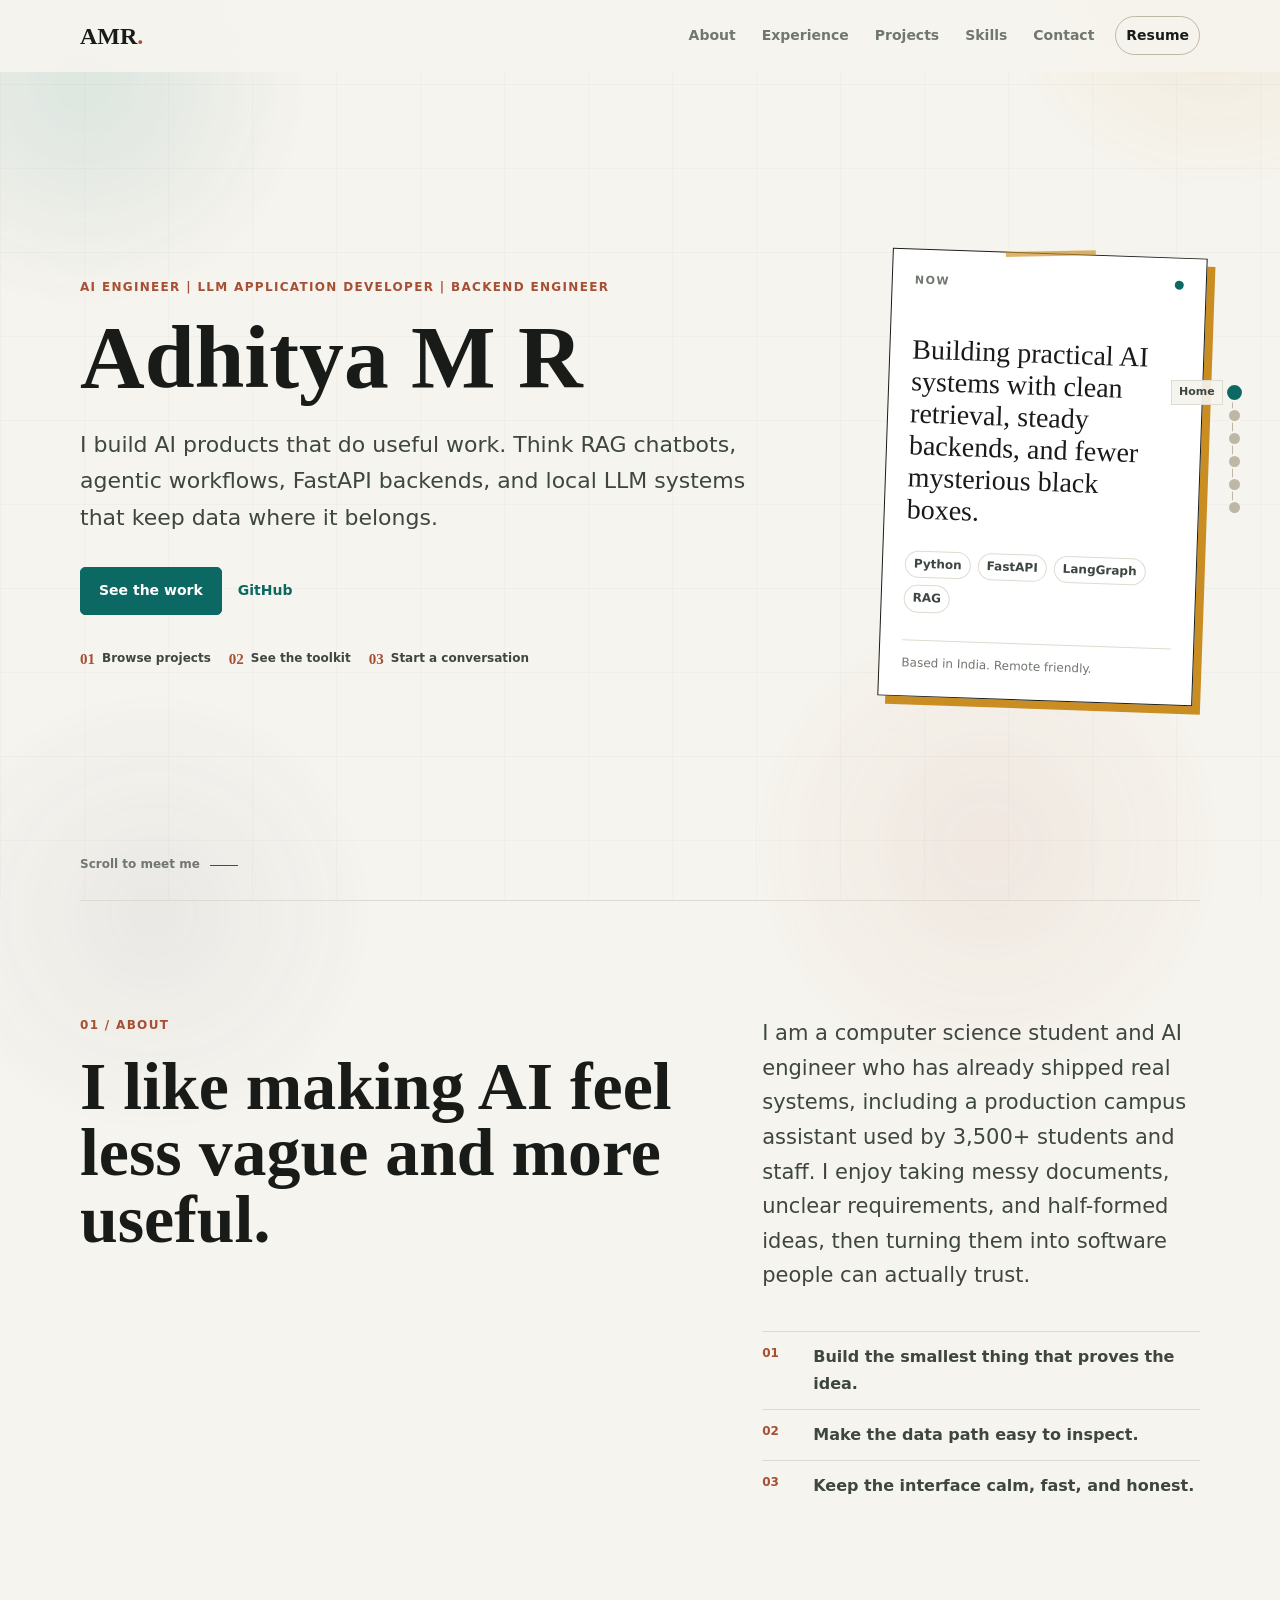
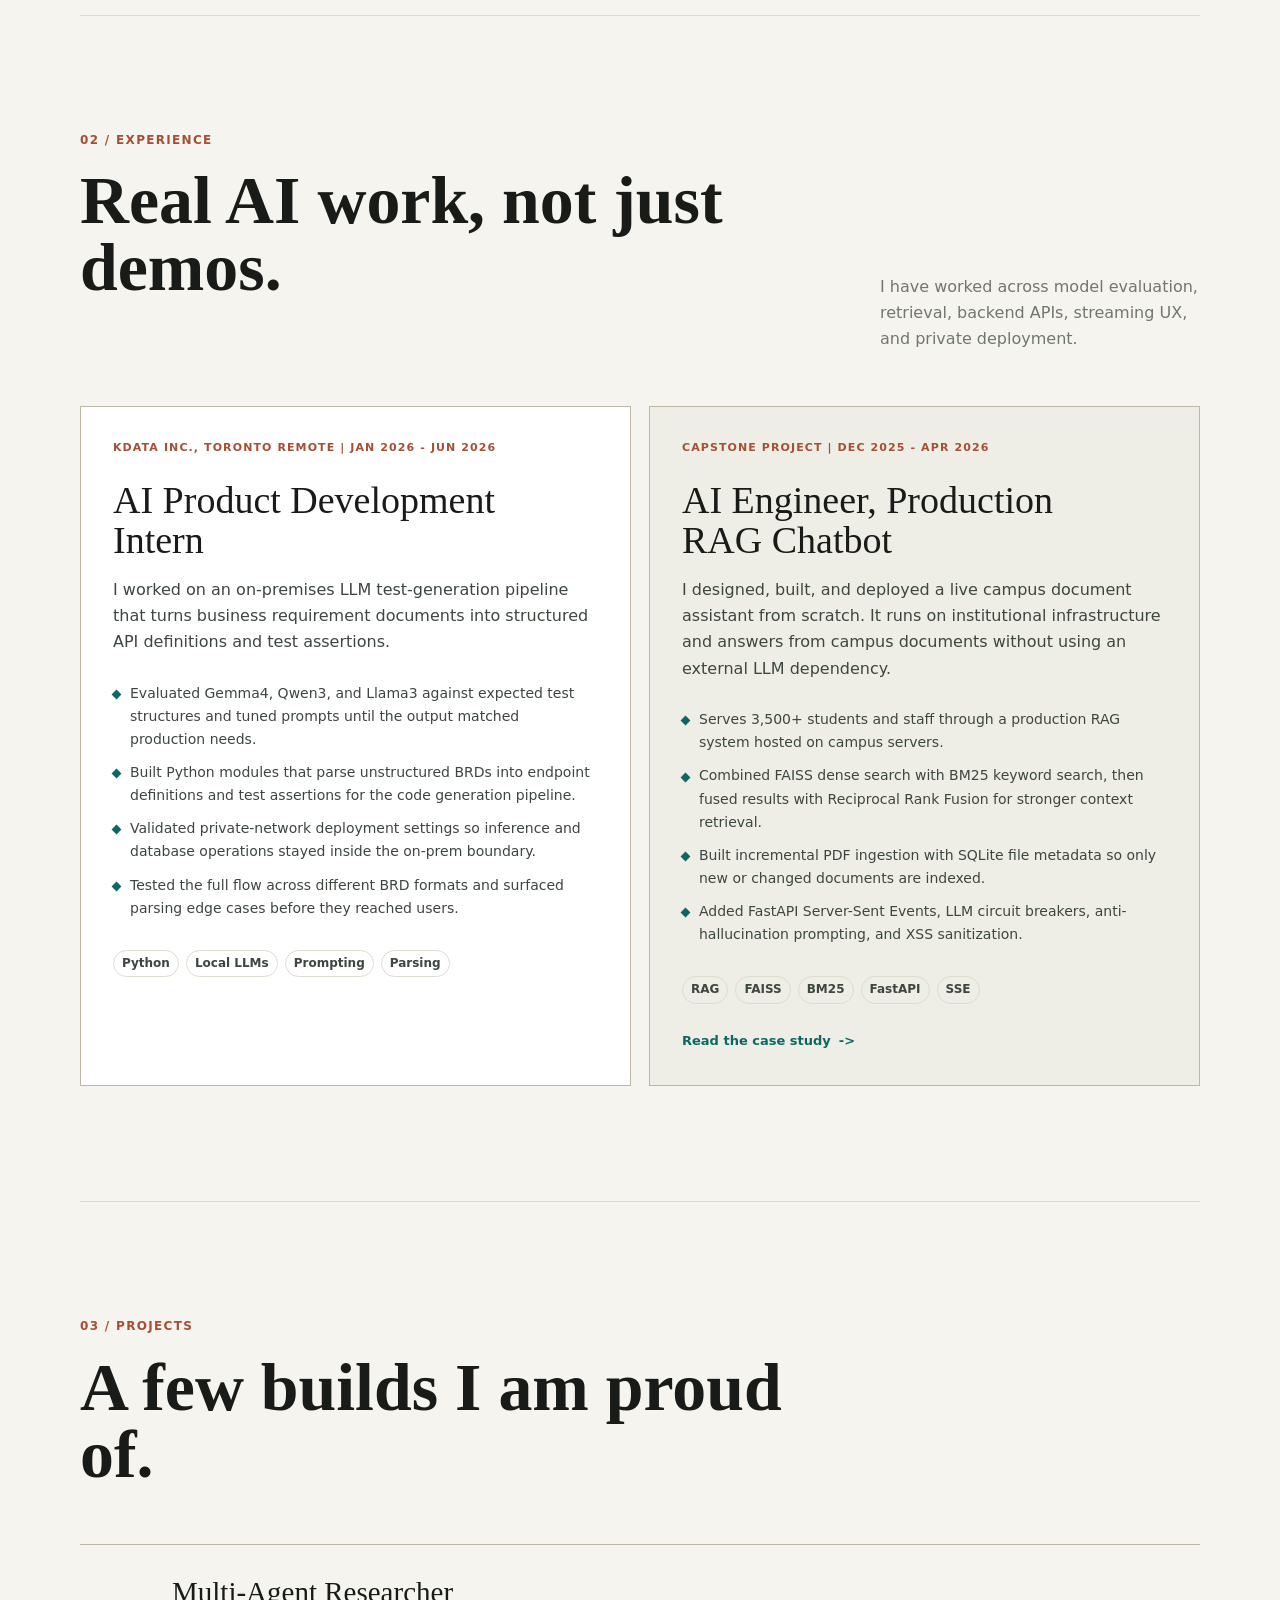
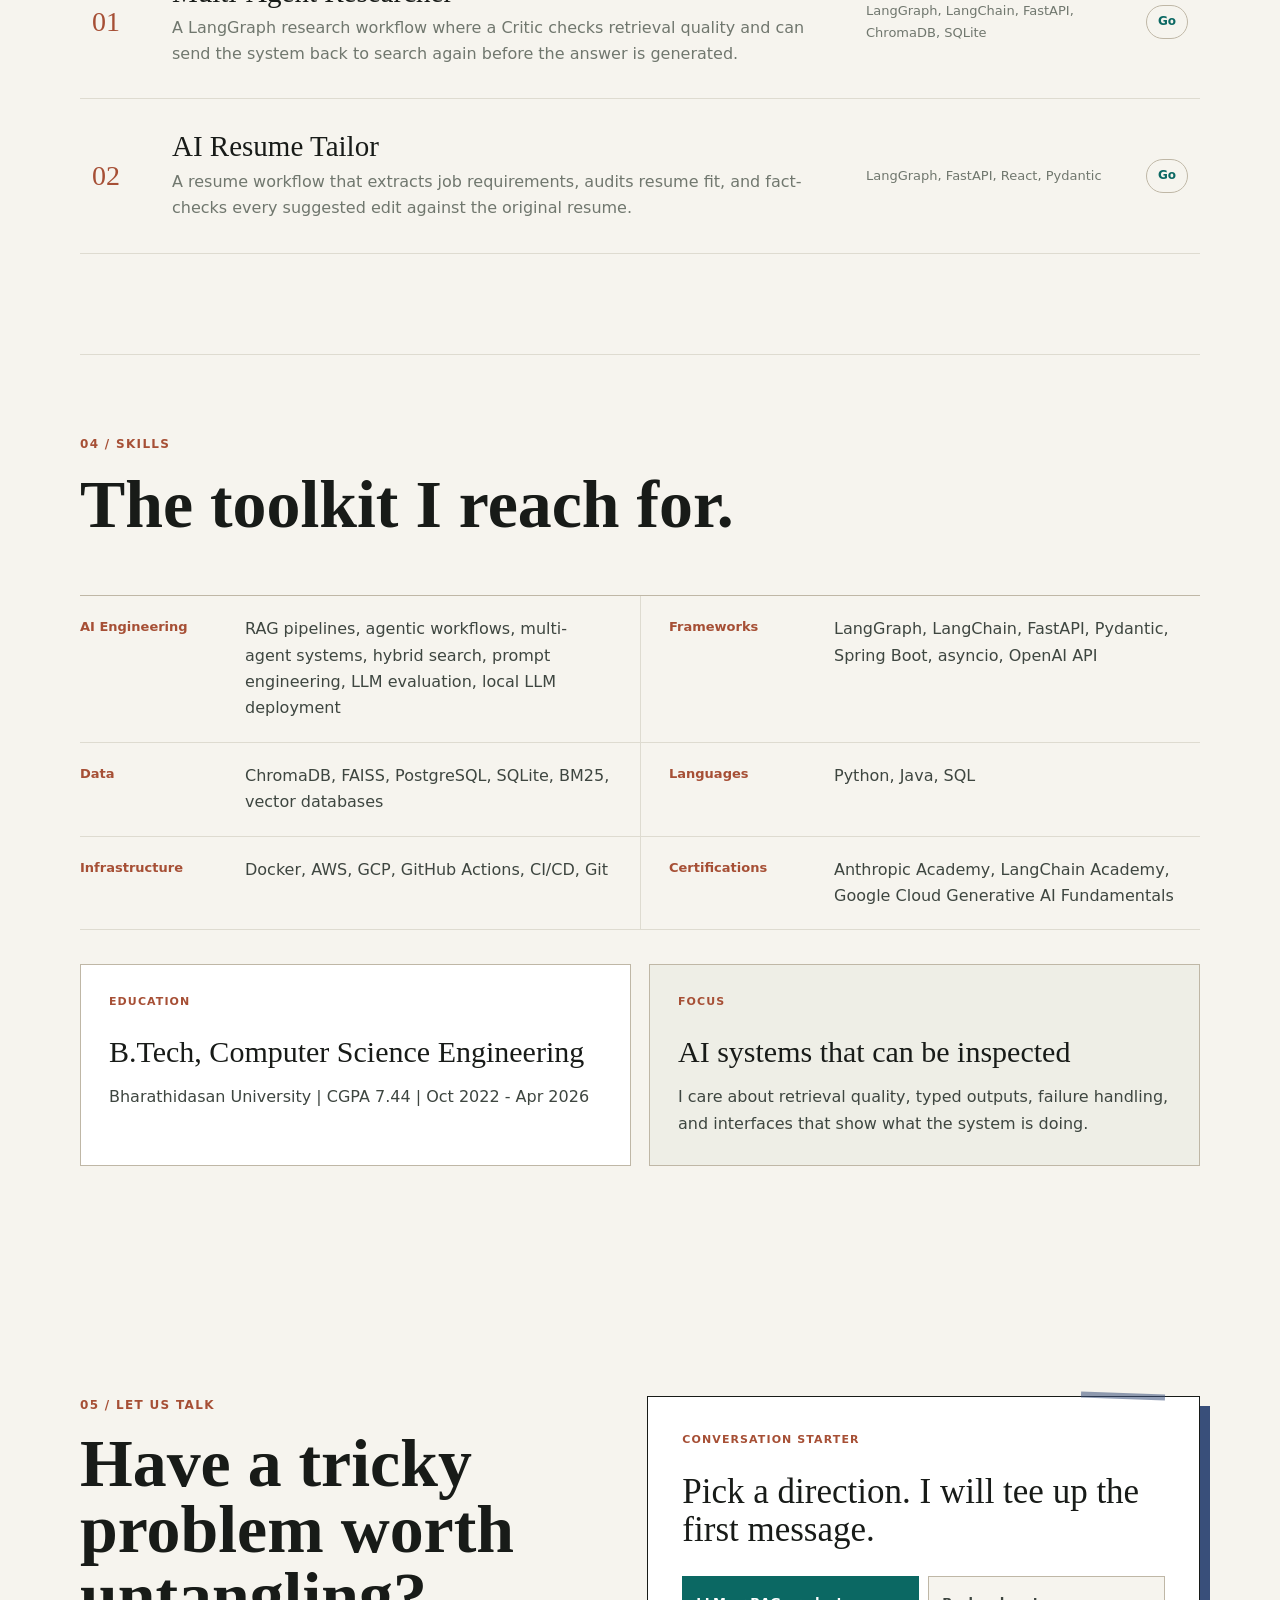
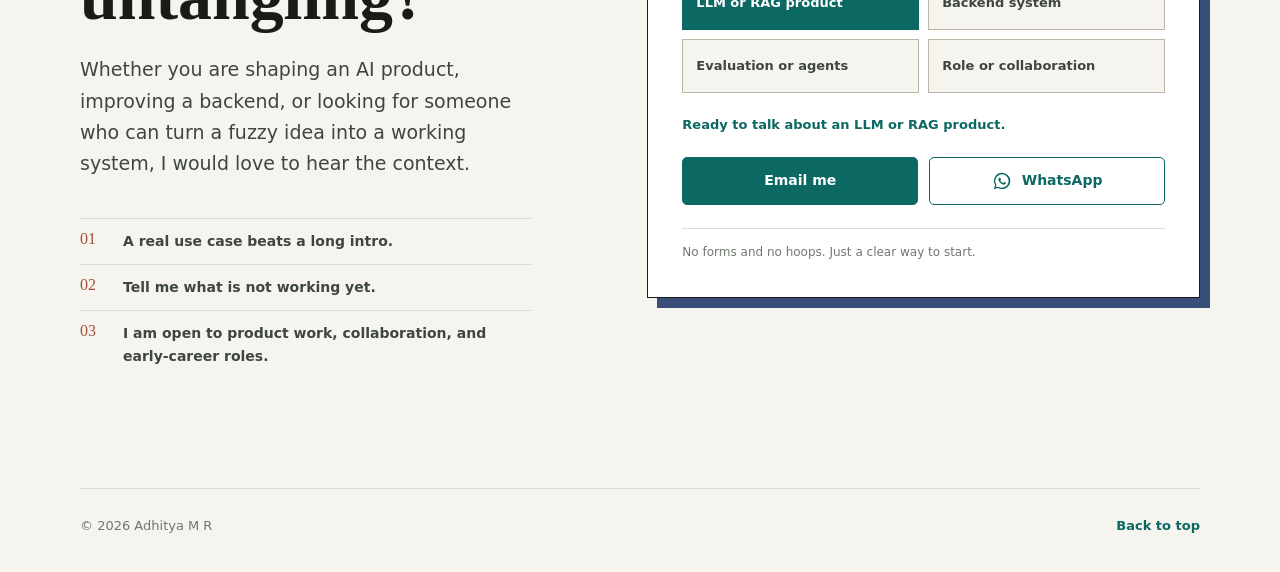
==== commit 6dcc954e: "Add site rebuild files" ====
--- a/index.html
+++ b/index.html
@@ -3,420 +3,213 @@
 <head>
   <meta charset="utf-8">
   <meta name="viewport" content="width=device-width, initial-scale=1">
+  <meta name="description" content="Portfolio of Adhitya M R, AI Engineer, LLM Application Developer, and Backend Engineer.">
   <title>Adhitya M R | AI Engineer</title>
-  <meta name="description" content="Academic-style portfolio of Adhitya M R, AI Engineer and Backend Engineer building AI applications, automation workflows, search systems, and FastAPI backends.">
+  <meta name="theme-color" content="#f6f4ee">
+  <link rel="icon" type="image/svg+xml" href="favicon.svg">
+  <link rel="manifest" href="site.webmanifest">
   <link rel="stylesheet" href="styles.css">
+  <script src="script.js" defer></script>
 </head>
-
 <body>
   <a class="skip-link" href="#main">Skip to content</a>
 
-  <header class="topbar">
-    <a href="#home" class="topbar-brand">Adhitya M R</a>
-    <nav class="topbar-nav" aria-label="Primary navigation">
-      <a href="#about">About</a>
-      <a href="#systems">Systems</a>
-      <a href="#projects">Projects</a>
-      <a href="#experience">Experience</a>
-      <a href="#cv">CV</a>
-      <a href="#contact">Contact</a>
+  <header class="site-header" data-header>
+    <a class="brand" href="#home" aria-label="Adhitya M R home">AMR<span>.</span></a>
+    <button class="menu-toggle" type="button" aria-expanded="false" aria-controls="site-nav">Menu</button>
+    <nav class="site-nav" id="site-nav" aria-label="Primary navigation">
+      <a href="#about" data-section-link>About</a>
+      <a href="#experience" data-section-link>Experience</a>
+      <a href="#projects" data-section-link>Projects</a>
+      <a href="#skills" data-section-link>Skills</a>
+      <a href="#contact" data-section-link>Contact</a>
+      <a class="nav-resume" href="resume.html">Resume</a>
     </nav>
   </header>
 
-  <div class="page-shell" id="home">
-    <aside class="profile-panel" aria-label="Profile">
-      <!-- The new wrapper specifically for handling internal scrolling -->
-      <div class="profile-scroll">
-        <div class="profile-mark" aria-hidden="true">
-          <span>AMR</span>
-        </div>
-
-        <p class="profile-kicker">AI Engineer</p>
-        <h1>Adhitya M R</h1>
-        <p class="profile-subtitle">LLM Application Developer / Backend Engineer</p>
-
-        <p class="profile-summary">
-          I build AI applications, backend services, search systems, and automation
-          workflows that are practical enough to ship.
-        </p>
-
-        <div class="profile-status" aria-label="Current status">
-          <span class="status-light"></span>
-          <span>Available for AI/backend roles</span>
-        </div>
-
-        <dl class="profile-facts">
+  <nav class="section-rail" aria-label="Explore the portfolio">
+    <a href="#home" data-section-link><span>Home</span></a>
+    <a href="#about" data-section-link><span>About</span></a>
+    <a href="#experience" data-section-link><span>Experience</span></a>
+    <a href="#projects" data-section-link><span>Projects</span></a>
+    <a href="#skills" data-section-link><span>Skills</span></a>
+    <a href="#contact" data-section-link><span>Contact</span></a>
+  </nav>
+
+  <main id="main">
+    <section class="hero shell" id="home" aria-labelledby="hero-title">
+      <div class="hero-copy">
+        <p class="eyebrow">AI Engineer | LLM Application Developer | Backend Engineer</p>
+        <h1 id="hero-title">Adhitya <span class="name-initials">M R</span></h1>
+        <p class="intro">I build AI products that do useful work. Think RAG chatbots, agentic workflows, FastAPI backends, and local LLM systems that keep data where it belongs.</p>
+        <div class="hero-actions">
+          <a class="button button-primary" href="#experience">See the work</a>
+          <a class="text-link" href="https://github.com/Adh-0" target="_blank" rel="noreferrer">GitHub</a>
+        </div>
+        <div class="jump-links" aria-label="Quick portfolio links">
+          <a href="#projects"><span>01</span>Browse projects</a>
+          <a href="#skills"><span>02</span>See the toolkit</a>
+          <a href="#contact"><span>03</span>Start a conversation</a>
+        </div>
+      </div>
+
+      <aside class="now-card" aria-label="Currently" data-tilt-card>
+        <div class="card-topline"><span>NOW</span><span class="live-dot" aria-hidden="true"></span></div>
+        <p>Building practical AI systems with clean retrieval, steady backends, and fewer mysterious black boxes.</p>
+        <div class="mini-stack" aria-label="Core technologies">
+          <span>Python</span><span>FastAPI</span><span>LangGraph</span><span>RAG</span>
+        </div>
+        <p class="card-footnote">Based in India. Remote friendly.</p>
+      </aside>
+      <a class="scroll-cue" href="#about"><span>Scroll to meet me</span><i aria-hidden="true"></i></a>
+    </section>
+
+    <section class="section shell about" id="about" aria-labelledby="about-title">
+      <div class="section-heading">
+        <p class="eyebrow">01 / About</p>
+        <h2 id="about-title">I like making AI feel less vague and more useful.</h2>
+      </div>
+      <div class="about-content">
+        <p>I am a computer science student and AI engineer who has already shipped real systems, including a production campus assistant used by 3,500+ students and staff. I enjoy taking messy documents, unclear requirements, and half-formed ideas, then turning them into software people can actually trust.</p>
+        <ul class="principles" aria-label="Engineering principles">
+          <li><span>01</span> Build the smallest thing that proves the idea.</li>
+          <li><span>02</span> Make the data path easy to inspect.</li>
+          <li><span>03</span> Keep the interface calm, fast, and honest.</li>
+        </ul>
+      </div>
+    </section>
+
+    <section class="section shell experience" id="experience" aria-labelledby="experience-title">
+      <div class="section-heading split-heading">
+        <div>
+          <p class="eyebrow">02 / Experience</p>
+          <h2 id="experience-title">Real AI work, not just demos.</h2>
+        </div>
+        <p>I have worked across model evaluation, retrieval, backend APIs, streaming UX, and private deployment.</p>
+      </div>
+
+      <div class="experience-list">
+        <article class="timeline-card reveal">
+          <p class="role-meta">KData Inc., Toronto Remote | Jan 2026 - Jun 2026</p>
+          <h3>AI Product Development Intern</h3>
+          <p>I worked on an on-premises LLM test-generation pipeline that turns business requirement documents into structured API definitions and test assertions.</p>
+          <ul class="detail-list">
+            <li>Evaluated Gemma4, Qwen3, and Llama3 against expected test structures and tuned prompts until the output matched production needs.</li>
+            <li>Built Python modules that parse unstructured BRDs into endpoint definitions and test assertions for the code generation pipeline.</li>
+            <li>Validated private-network deployment settings so inference and database operations stayed inside the on-prem boundary.</li>
+            <li>Tested the full flow across different BRD formats and surfaced parsing edge cases before they reached users.</li>
+          </ul>
+          <div class="tags"><span>Python</span><span>Local LLMs</span><span>Prompting</span><span>Parsing</span></div>
+        </article>
+
+        <article class="timeline-card timeline-card-alt reveal">
+          <p class="role-meta">Capstone Project | Dec 2025 - Apr 2026</p>
+          <h3>AI Engineer, Production RAG Chatbot</h3>
+          <p>I designed, built, and deployed a live campus document assistant from scratch. It runs on institutional infrastructure and answers from campus documents without using an external LLM dependency.</p>
+          <ul class="detail-list">
+            <li>Serves 3,500+ students and staff through a production RAG system hosted on campus servers.</li>
+            <li>Combined FAISS dense search with BM25 keyword search, then fused results with Reciprocal Rank Fusion for stronger context retrieval.</li>
+            <li>Built incremental PDF ingestion with SQLite file metadata so only new or changed documents are indexed.</li>
+            <li>Added FastAPI Server-Sent Events, LLM circuit breakers, anti-hallucination prompting, and XSS sanitization.</li>
+          </ul>
+          <div class="tags"><span>RAG</span><span>FAISS</span><span>BM25</span><span>FastAPI</span><span>SSE</span></div>
+          <a class="case-link" href="case-study.html">Read the case study <span aria-hidden="true">-&gt;</span></a>
+        </article>
+      </div>
+    </section>
+
+    <section class="section shell projects" id="projects" aria-labelledby="projects-title">
+      <div class="section-heading">
+        <p class="eyebrow">03 / Projects</p>
+        <h2 id="projects-title">A few builds I am proud of.</h2>
+      </div>
+      <div class="project-list">
+        <article class="project-row reveal">
+          <span class="project-number">01</span>
           <div>
-            <dt>Focus</dt>
-            <dd>AI apps, backend, automation</dd>
-          </div>
+            <h3>Multi-Agent Researcher</h3>
+            <p>A LangGraph research workflow where a Critic checks retrieval quality and can send the system back to search again before the answer is generated.</p>
+          </div>
+          <p class="project-stack">LangGraph, LangChain, FastAPI, ChromaDB, SQLite</p>
+          <a href="https://github.com/Adh-0/MultiAgent_Researcher" target="_blank" rel="noreferrer" aria-label="View Multi-Agent Researcher repository">Go</a>
+        </article>
+        <article class="project-row reveal">
+          <span class="project-number">02</span>
           <div>
-            <dt>Base</dt>
-            <dd>India / remote-friendly</dd>
-          </div>
-        </dl>
-
-        <div class="profile-console" aria-label="Profile build log">
-          <div class="console-bar">
-            <span></span>
-            <span></span>
-            <span></span>
-            <strong>profile.log</strong>
-          </div>
-          <p><span>role</span> AI engineer</p>
-          <p><span>mode</span> build, test, ship</p>
-          <p><span>likes</span> clean APIs + useful AI</p>
-        </div>
-
-        <div class="profile-stack" aria-label="Core stack">
-          <span>Python</span>
-          <span>FastAPI</span>
-          <span>LangGraph</span>
-          <span>SQL</span>
-        </div>
-
-        <div class="profile-actions" aria-label="Quick profile actions">
-          <a href="#contact">Contact</a>
-          <a href="https://github.com/Adh-0" target="_blank" rel="noreferrer">GitHub</a>
-          <a href="https://www.linkedin.com/in/adhityamr0" target="_blank" rel="noreferrer">LinkedIn</a>
-        </div>
-
-        <nav class="side-nav" aria-label="Section navigation">
-          <a href="#about">About</a>
-          <a href="#systems">Selected work</a>
-          <a href="#projects">Projects</a>
-          <a href="#experience">Experience</a>
-          <a href="#skills">Skills</a>
-          <a href="#cv">CV</a>
-        </nav>
-      </div>
-    </aside>
-
-    <main id="main" class="content">
-      <section class="hero-section" id="about">
-        <p class="section-label">About</p>
-        <h2>AI and backend systems, built with a production mindset.</h2>
-        <p class="lead">
-          I work across LLM apps, backend APIs, document search, automation workflows,
-          streaming interfaces, and the small reliability choices that make software
-          useful in the real world.
-        </p>
-
-        <div class="hero-note">
-          <strong>Working style</strong>
-          <span>Build the system, test the edges, keep the interface calm.</span>
-        </div>
-
-        <div class="workbench-strip" aria-label="Engineering workbench">
-          <article>
-            <strong>Prototype</strong>
-            <span>Small loops before big abstractions.</span>
-          </article>
-          <article>
-            <strong>Measure</strong>
-            <span>Check retrieval, latency, and failure cases.</span>
-          </article>
-          <article>
-            <strong>Ship</strong>
-            <span>Make the API and interface feel boring in the best way.</span>
-          </article>
-        </div>
-
-        <div class="review-guide" aria-label="Suggested review path">
-          <p>Quick read</p>
-          <a href="#systems">Selected work</a>
-          <a href="#projects">Projects</a>
-          <a href="#skills">Stack overview</a>
-        </div>
-
-        <div class="impact-row" id="impact">
-          <article>
-            <strong>3,500+</strong>
-            <span>campus users served by a live assistant</span>
-          </article>
-          <article>
-            <strong>0</strong>
-            <span>external LLM calls in the campus deployment</span>
-          </article>
-          <article>
-            <strong>2</strong>
-            <span>LangGraph projects with streaming backend flows</span>
-          </article>
-        </div>
-      </section>
-
-      <section class="section research-section">
-        <div class="section-heading">
-          <p class="section-label">Current Focus</p>
-          <h2>What I like working on</h2>
-        </div>
-
-        <div class="focus-grid">
-          <article>
-            <h3>AI applications</h3>
-            <p>LLM features, structured outputs, document workflows, search, and practical automation.</p>
-          </article>
-          <article>
-            <h3>Workflow design</h3>
-            <p>Clear steps, typed state, evaluators, retries, and progress updates that users can follow.</p>
-          </article>
-          <article>
-            <h3>Backend infrastructure</h3>
-            <p>FastAPI services, clean schemas, databases, streaming responses, and deployment-ready APIs.</p>
-          </article>
-        </div>
-
-        <div class="playbook-grid" aria-label="Engineering playbook">
-          <article class="play-card build-loop-card">
-            <p class="mini-label">Build Loop</p>
-            <h3>How I usually move from idea to system</h3>
-            <div class="loop-track">
-              <span>Scope</span>
-              <span>Model</span>
-              <span>Test</span>
-              <span>Ship</span>
-            </div>
-            <p>
-              I like getting a thin version working early, then tightening the parts
-              that matter: data shape, error paths, retrieval quality, and user feedback.
-            </p>
-          </article>
-
-          <article class="play-card notebook-card">
-            <p class="mini-label">Notes</p>
-            <h3>Things I tend to care about</h3>
-            <ul class="note-list">
-              <li>Clear inputs and outputs</li>
-              <li>Typed boundaries between steps</li>
-              <li>Fast feedback while the system thinks</li>
-              <li>Simple deployment stories</li>
-            </ul>
-          </article>
-        </div>
-      </section>
-
-      <section class="section systems-section" id="systems">
-        <div class="section-heading">
-          <p class="section-label">Selected Work</p>
-          <h2>Things I have deployed, tested, or built end to end.</h2>
-        </div>
-
-        <article class="system-entry">
-          <div class="entry-meta">
-            <span>Production RAG</span>
-            <span>BDU-CIMS</span>
-            <span>Dec 2025 - Apr 2026</span>
-          </div>
-          <h3>Campus document assistant for Bharathidasan University</h3>
-          <p>
-            Sole developer of a live RAG chatbot deployed on campus servers and used
-            by 3,500+ students and staff. The system answers from institutional document
-            data without an external LLM dependency.
-          </p>
-
-          <div class="architecture-board" aria-label="System architecture diagram">
-            <div>
-              <strong>PDF ingest</strong>
-              <small>changed files only</small>
-            </div>
-            <div>
-              <strong>Hybrid search</strong>
-              <small>FAISS + BM25</small>
-            </div>
-            <div>
-              <strong>Fusion</strong>
-              <small>RRF ranking</small>
-            </div>
-            <div>
-              <strong>Response API</strong>
-              <small>SSE stream</small>
-            </div>
-          </div>
-
-          <ul class="clean-list">
-            <li>Built incremental document indexing with SQLite-backed file metadata.</li>
-            <li>Combined dense vector search and keyword search through Reciprocal Rank Fusion.</li>
-            <li>Streamed token output with FastAPI Server-Sent Events.</li>
-            <li>Added anti-hallucination prompts, circuit breakers, and XSS sanitization.</li>
+            <h3>AI Resume Tailor</h3>
+            <p>A resume workflow that extracts job requirements, audits resume fit, and fact-checks every suggested edit against the original resume.</p>
+          </div>
+          <p class="project-stack">LangGraph, FastAPI, React, Pydantic</p>
+          <a href="https://github.com/Adh-0/Resume_Tailor" target="_blank" rel="noreferrer" aria-label="View AI Resume Tailor repository">Go</a>
+        </article>
+      </div>
+    </section>
+
+    <section class="section shell skills" id="skills" aria-labelledby="skills-title">
+      <div class="section-heading">
+        <p class="eyebrow">04 / Skills</p>
+        <h2 id="skills-title">The toolkit I reach for.</h2>
+      </div>
+      <div class="toolkit-grid">
+        <div><strong>AI Engineering</strong><span>RAG pipelines, agentic workflows, multi-agent systems, hybrid search, prompt engineering, LLM evaluation, local LLM deployment</span></div>
+        <div><strong>Frameworks</strong><span>LangGraph, LangChain, FastAPI, Pydantic, Spring Boot, asyncio, OpenAI API</span></div>
+        <div><strong>Data</strong><span>ChromaDB, FAISS, PostgreSQL, SQLite, BM25, vector databases</span></div>
+        <div><strong>Languages</strong><span>Python, Java, SQL</span></div>
+        <div><strong>Infrastructure</strong><span>Docker, AWS, GCP, GitHub Actions, CI/CD, Git</span></div>
+        <div><strong>Certifications</strong><span>Anthropic Academy, LangChain Academy, Google Cloud Generative AI Fundamentals</span></div>
+      </div>
+
+      <div class="credentials-grid">
+        <article class="credential-card reveal">
+          <p class="card-label">Education</p>
+          <h3>B.Tech, Computer Science Engineering</h3>
+          <p>Bharathidasan University | CGPA 7.44 | Oct 2022 - Apr 2026</p>
+        </article>
+        <article class="credential-card reveal">
+          <p class="card-label">Focus</p>
+          <h3>AI systems that can be inspected</h3>
+          <p>I care about retrieval quality, typed outputs, failure handling, and interfaces that show what the system is doing.</p>
+        </article>
+      </div>
+    </section>
+
+    <section class="contact shell" id="contact" aria-labelledby="contact-title">
+      <div class="contact-grid">
+        <div class="contact-copy">
+          <p class="eyebrow">05 / Let us talk</p>
+          <h2 id="contact-title">Have a tricky problem worth untangling?</h2>
+          <p>Whether you are shaping an AI product, improving a backend, or looking for someone who can turn a fuzzy idea into a working system, I would love to hear the context.</p>
+          <ul class="contact-notes">
+            <li><span>01</span> A real use case beats a long intro.</li>
+            <li><span>02</span> Tell me what is not working yet.</li>
+            <li><span>03</span> I am open to product work, collaboration, and early-career roles.</li>
           </ul>
-
-          <div class="tag-row">
-            <span>RAG</span>
-            <span>FAISS</span>
-            <span>BM25</span>
-            <span>FastAPI</span>
-            <span>SQLite</span>
-            <span>SSE</span>
-            <span>Local LLM</span>
-          </div>
-        </article>
-
-        <article class="system-entry">
-          <div class="entry-meta">
-            <span>Enterprise AI</span>
-            <span>KData Inc.</span>
-            <span>Jan 2026 - Jun 2026</span>
-          </div>
-          <h3>On-prem LLM pipeline for I-QA test generation</h3>
-          <p>
-            Worked on an automation pipeline at a Toronto-based AI company, focusing
-            on LLM evaluation, BRD parsing, endpoint extraction, and test assertion generation.
-          </p>
-
-          <ul class="clean-list">
-            <li>Evaluated Gemma4, Qwen3, and Llama3 against expected test structures.</li>
-            <li>Built Python modules for parsing unstructured BRDs into structured API definitions.</li>
-            <li>Validated environment configuration so data stayed inside the network boundary.</li>
-          </ul>
-
-          <div class="tag-row">
-            <span>Python</span>
-            <span>Local LLMs</span>
-            <span>BRD parsing</span>
-            <span>Prompting</span>
-          </div>
-        </article>
-      </section>
-
-      <section class="section projects-section" id="projects">
-        <div class="section-heading">
-          <p class="section-label">Portfolio</p>
-          <h2>Projects with clear engineering notes.</h2>
-        </div>
-
-        <div class="publication-list">
-          <article>
-            <p class="pub-type">Project / Multi-agent research workflow</p>
-            <h3>Multi-Agent Researcher</h3>
-            <p>
-              A LangGraph application with a Critic node that checks retrieval quality
-              and can re-run search before generation. Built with ChromaDB, SQLite,
-              FastAPI, and streamed agent status.
-            </p>
-            <div class="pub-footer">
-              <span>Python / FastAPI / LangGraph / ChromaDB</span>
-              <a href="https://github.com/Adh-0/MultiAgent_Researcher.git" target="_blank" rel="noreferrer">Repository</a>
-            </div>
-          </article>
-
-          <article>
-            <p class="pub-type">Project / Resume alignment workflow</p>
-            <h3>AI Resume Tailor</h3>
-            <p>
-              A three-node agent workflow where an Extractor parses job requirements,
-              an Auditor scores resume alignment, and a Fact-Checker validates edits
-              against the source resume before output.
-            </p>
-            <div class="pub-footer">
-              <span>LangGraph / FastAPI / React / Pydantic</span>
-              <a href="https://github.com/Adh-0/Resume_Tailor" target="_blank" rel="noreferrer">Repository</a>
-            </div>
-          </article>
-        </div>
-      </section>
-
-      <section class="section experience-section" id="experience">
-        <div class="section-heading">
-          <p class="section-label">Experience</p>
-          <h2>Recent roles</h2>
-        </div>
-
-        <div class="timeline">
-          <article>
-            <time>Jan 2026 - Jun 2026</time>
-            <h3>AI Product Development Intern</h3>
-            <p class="place">KData Inc., Toronto (Remote)</p>
-            <p>
-              Worked on LLM selection, BRD parsing, test-generation pipeline validation,
-              and on-prem environment setup.
-            </p>
-          </article>
-
-          <article>
-            <time>Dec 2025 - Apr 2026</time>
-            <!-- The Capstone Project note is added here to preserve the structural timeline -->
-            <h3>AI Engineer (Capstone Project)</h3>
-            <p class="place">BDU-CIMS, Bharathidasan University</p>
-            <p>
-              Designed, built, and deployed a production assistant across ingestion,
-              retrieval, streaming, local inference, and system hardening.
-            </p>
-          </article>
-        </div>
-      </section>
-
-      <section class="section skills-section" id="skills">
-        <div class="section-heading">
-          <p class="section-label">Skills</p>
-          <h2>Tools and systems</h2>
-        </div>
-
-        <div class="skills-table">
-          <div>
-            <strong>Languages</strong>
-            <span>Python, Java, SQL</span>
-          </div>
-          <div>
-            <strong>AI / LLM</strong>
-            <span>LangGraph, LangChain, RAG, agent workflows, FAISS, ChromaDB, OpenAI API, Ollama, Gemma, Llama, Qwen</span>
-          </div>
-          <div>
-            <strong>Backend</strong>
-            <span>FastAPI, Spring Boot, REST APIs, asyncio, Server-Sent Events, Pydantic, PostgreSQL, SQLite</span>
-          </div>
-          <div>
-            <strong>DevOps</strong>
-            <span>Docker, AWS, GCP, GitHub Actions, Git, CI/CD</span>
-          </div>
-        </div>
-      </section>
-
-      <section class="section cv-section" id="cv">
-        <div class="section-heading">
-          <p class="section-label">CV</p>
-          <h2>Education and certifications</h2>
-        </div>
-
-        <div class="cv-grid">
-          <article>
-            <h3>B.Tech, Computer Science Engineering</h3>
-            <p>Bharathidasan University</p>
-            <p>CGPA: 7.5 / Oct 2022 - Apr 2026</p>
-          </article>
-
-          <article>
-            <h3>Certifications</h3>
-            <ul class="plain-list">
-              <li>Anthropic Academy: Claude and Prompt Engineering</li>
-              <li>LangChain Academy: LangChain and LangGraph</li>
-              <li>Google Cloud: Generative AI Fundamentals</li>
-            </ul>
-          </article>
-        </div>
-      </section>
-
-      <section class="section contact-section" id="contact">
-        <div class="section-heading">
-          <p class="section-label">Contact</p>
-          <h2>Open to practical engineering work.</h2>
-        </div>
-
-        <div class="contact-box">
-          <p>
-            I am interested in AI engineering, backend engineering, and product-minded
-            roles where shipping reliable systems matters.
-          </p>
-          <div>
-            <a class="primary-contact" href="mailto:adhityamr0@gmail.com?subject=AI%20Engineering%20Opportunity">adhityamr0@gmail.com</a>
-            <a href="tel:+919940582355">+91 99405 82355</a>
-          </div>
-        </div>
-      </section>
-
-      <footer class="site-footer">
-        <a href="#home">Back to top</a>
-      </footer>
-    </main>
-  </div>
+        </div>
+
+        <aside class="contact-starter reveal" aria-labelledby="starter-title">
+          <p class="card-label">Conversation starter</p>
+          <h3 id="starter-title">Pick a direction. I will tee up the first message.</h3>
+          <div class="topic-picker" role="group" aria-label="Choose a conversation topic">
+            <button type="button" class="topic-button is-selected" aria-pressed="true" data-contact-topic data-subject="LLM or RAG product" data-message="Hi Adhitya, I saw your portfolio and would like to talk about an LLM or RAG product.">LLM or RAG product</button>
+            <button type="button" class="topic-button" aria-pressed="false" data-contact-topic data-subject="Backend system" data-message="Hi Adhitya, I saw your portfolio and would like to talk about a backend system.">Backend system</button>
+            <button type="button" class="topic-button" aria-pressed="false" data-contact-topic data-subject="AI evaluation or workflow" data-message="Hi Adhitya, I saw your portfolio and would like to talk about AI evaluation or an agentic workflow.">Evaluation or agents</button>
+            <button type="button" class="topic-button" aria-pressed="false" data-contact-topic data-subject="Career opportunity" data-message="Hi Adhitya, I saw your portfolio and would like to discuss a role or collaboration.">Role or collaboration</button>
+          </div>
+          <p class="contact-status" data-contact-status aria-live="polite">Ready to talk about an LLM or RAG product.</p>
+          <div class="contact-actions">
+            <a class="button button-primary" href="mailto:adhityamr0@gmail.com?subject=LLM%20or%20RAG%20product&amp;body=Hi%20Adhitya%2C%20I%20saw%20your%20portfolio%20and%20would%20like%20to%20talk%20about%20an%20LLM%20or%20RAG%20product." data-email-contact>Email me</a>
+            <a class="button button-whatsapp" href="https://wa.me/919940582355?text=Hi%20Adhitya%2C%20I%20saw%20your%20portfolio%20and%20would%20like%20to%20talk%20about%20an%20LLM%20or%20RAG%20product." target="_blank" rel="noreferrer" data-whatsapp>
+              <svg viewBox="0 0 32 32" aria-hidden="true"><path d="M16 3a12.9 12.9 0 0 0-11.1 19.5L3 29l6.7-1.8A13 13 0 1 0 16 3Zm0 23.7a10.7 10.7 0 0 1-5.5-1.5l-.4-.2-4 1.1 1.1-3.9-.3-.4A10.7 10.7 0 1 1 16 26.7Zm5.9-8c-.3-.2-1.8-.9-2.1-1-.3-.1-.5-.2-.7.2-.2.3-.8 1-.9 1.2-.2.2-.3.2-.6.1a8.7 8.7 0 0 1-2.5-1.5 9.2 9.2 0 0 1-1.7-2.1c-.2-.3 0-.4.1-.6l.5-.5c.2-.2.2-.3.3-.5.1-.2 0-.4 0-.5l-1-2.3c-.2-.5-.5-.4-.7-.4h-.6c-.2 0-.5.1-.8.4-.3.3-1 1-1 2.5 0 1.4 1 2.8 1.2 3 .1.2 2 3.1 4.9 4.3.7.3 1.2.4 1.6.6.7.2 1.3.2 1.8.1.6-.1 1.8-.7 2.1-1.3.3-.6.3-1.2.2-1.3-.1-.2-.3-.3-.6-.5Z"/></svg>
+              WhatsApp
+            </a>
+          </div>
+          <p class="contact-footnote">No forms and no hoops. Just a clear way to start.</p>
+        </aside>
+      </div>
+    </section>
+  </main>
+
+  <footer class="site-footer shell"><span>&copy; <span data-year></span> Adhitya M R</span><a href="#home">Back to top</a></footer>
+  <div class="toast" role="status" aria-live="polite">Opening WhatsApp...</div>
 </body>
-</html>+</html>
--- a/styles.css
+++ b/styles.css
@@ -11,10 +11,9 @@
   --accent-2: #a64f35;
   --accent-3: #c98d22;
   --accent-4: #394f7a;
-  --paper-shadow: 0 18px 45px rgba(52, 43, 32, 0.08);
-  --max: 1160px;
-  --sidebar: 320px;
-  --radius: 8px;
+  --shadow: 0 18px 45px rgba(52, 43, 32, .08);
+  --serif: Georgia, "Times New Roman", serif;
+  --sans: Inter, ui-sans-serif, system-ui, -apple-system, BlinkMacSystemFont, "Segoe UI", sans-serif;
 }
 
 * {
@@ -23,64 +22,43 @@
 
 html {
   scroll-behavior: smooth;
-  scroll-padding-top: 88px;
+  scroll-padding-top: 86px;
 }
 
 body {
-  position: relative;
   margin: 0;
-  background:
-    linear-gradient(90deg, rgba(24, 27, 24, 0.025) 1px, transparent 1px),
-    linear-gradient(rgba(24, 27, 24, 0.025) 1px, transparent 1px),
-    var(--bg);
-  background-size: 88px 88px;
+  background: var(--bg);
   color: var(--ink);
-  font-family: Inter, ui-sans-serif, system-ui, -apple-system, BlinkMacSystemFont, "Segoe UI", sans-serif;
-  font-size: 16px;
-  line-height: 1.65;
-  -webkit-font-smoothing: antialiased;
+  font: 16px/1.65 var(--sans);
+  isolation: isolate;
 }
 
 body::before {
   content: "";
   position: fixed;
-  inset: 0 auto 0 0;
-  z-index: 0;
-  width: 12px;
+  inset: 0;
+  z-index: -2;
   pointer-events: none;
-  background: linear-gradient(var(--accent), var(--accent-3) 48%, var(--accent-2));
+  background:
+    linear-gradient(90deg, rgba(24, 27, 24, .025) 1px, transparent 1px),
+    linear-gradient(rgba(24, 27, 24, .025) 1px, transparent 1px);
+  background-size: 84px 84px;
 }
 
 body::after {
   content: "";
   position: fixed;
-  inset: 0;
-  z-index: 0;
+  inset: -18vmax;
+  z-index: -1;
   pointer-events: none;
+  opacity: .75;
   background:
-    linear-gradient(115deg, rgba(11, 104, 99, 0.08), transparent 24%),
-    linear-gradient(295deg, rgba(166, 79, 53, 0.08), transparent 28%);
-}
-
-@keyframes rise-in {
-  from {
-    opacity: 0;
-    transform: translateY(18px);
-  }
-  to {
-    opacity: 1;
-    transform: translateY(0);
-  }
-}
-
-@keyframes soft-pulse {
-  0%,
-  100% {
-    box-shadow: 0 0 0 0 rgba(11, 104, 99, 0.24);
-  }
-  50% {
-    box-shadow: 0 0 0 7px rgba(11, 104, 99, 0);
-  }
+    radial-gradient(circle at 18% 23%, rgba(11, 104, 99, .12) 0 1.5%, transparent 13%),
+    radial-gradient(circle at 83% 15%, rgba(201, 141, 34, .12) 0 1.2%, transparent 12%),
+    radial-gradient(circle at 70% 79%, rgba(166, 79, 53, .09) 0 1.4%, transparent 15%),
+    radial-gradient(circle at 22% 84%, rgba(57, 79, 122, .08) 0 1.1%, transparent 13%);
+  filter: blur(3px);
+  animation: ambient-drift 24s ease-in-out infinite alternate;
 }
 
 a {
@@ -88,1352 +66,1384 @@
   text-decoration: none;
 }
 
-p,
-h1,
-h2,
-h3 {
-  overflow-wrap: anywhere;
+a:focus-visible,
+button:focus-visible {
+  outline: 3px solid var(--accent-3);
+  outline-offset: 4px;
+}
+
+.shell {
+  width: min(1120px, calc(100% - 48px));
+  margin: 0 auto;
+}
+
+.skip-link {
+  position: fixed;
+  z-index: 20;
+  top: 12px;
+  left: 12px;
+  padding: 9px 14px;
+  background: var(--ink);
+  color: white;
+  transform: translateY(-160%);
+}
+
+.skip-link:focus {
+  transform: translateY(0);
+}
+
+.site-header {
+  position: sticky;
+  top: 0;
+  z-index: 10;
+  display: flex;
+  align-items: center;
+  justify-content: space-between;
+  min-height: 72px;
+  padding: 0 max(24px, calc((100vw - 1120px) / 2));
+  border-bottom: 1px solid transparent;
+  background: color-mix(in srgb, var(--bg) 88%, transparent);
+  backdrop-filter: blur(14px);
+  transition: min-height .2s, border-color .2s;
+}
+
+.site-header.is-scrolled {
+  min-height: 60px;
+  border-bottom-color: var(--line);
+}
+
+.brand {
+  font: 700 24px/1 var(--serif);
+  letter-spacing: 0;
+}
+
+.brand span {
+  color: var(--accent-2);
+}
+
+.site-nav {
+  display: flex;
+  align-items: center;
+  gap: 6px;
+}
+
+.site-nav a {
+  padding: 7px 10px;
+  color: var(--muted);
+  font-size: 14px;
+  font-weight: 700;
+}
+
+.site-nav a:hover,
+.site-nav a.active {
+  color: var(--accent);
+}
+
+.site-nav .nav-resume {
+  margin-left: 5px;
+  border: 1px solid var(--line-strong);
+  border-radius: 999px;
+  color: var(--ink);
+}
+
+.site-nav .nav-resume:hover {
+  border-color: var(--accent);
+  color: var(--accent);
+}
+
+.section-rail {
+  position: fixed;
+  z-index: 8;
+  top: 50%;
+  right: clamp(16px, 3vw, 42px);
+  display: grid;
+  gap: 8px;
+  transform: translateY(-50%);
+}
+
+.section-rail::before {
+  content: "";
+  position: absolute;
+  top: 8px;
+  bottom: 8px;
+  left: 5px;
+  width: 1px;
+  background: var(--line-strong);
+}
+
+.section-rail a {
+  position: relative;
+  display: flex;
+  align-items: center;
+  min-height: 11px;
+  color: var(--ink-soft);
+}
+
+.section-rail a::before {
+  content: "";
+  width: 11px;
+  height: 11px;
+  border: 2px solid var(--bg);
+  border-radius: 50%;
+  background: var(--line-strong);
+  transition: transform .2s ease, background .2s ease;
+}
+
+.section-rail span {
+  position: absolute;
+  right: 19px;
+  padding: 2px 7px;
+  border: 1px solid var(--line);
+  background: color-mix(in srgb, var(--bg) 92%, transparent);
+  font-size: 11px;
+  font-weight: 800;
+  opacity: 0;
+  transform: translateX(5px);
+  transition: opacity .2s ease, transform .2s ease;
+}
+
+.section-rail a:hover span,
+.section-rail a:focus-visible span,
+.section-rail a.active span {
+  opacity: 1;
+  transform: translateX(0);
+}
+
+.section-rail a.active::before {
+  background: var(--accent);
+  transform: scale(1.35);
+}
+
+.menu-toggle {
+  display: none;
+  border: 1px solid var(--line-strong);
+  border-radius: 999px;
+  background: var(--surface);
+  color: var(--ink);
+  padding: 7px 13px;
+  font: 700 13px var(--sans);
+}
+
+.hero {
+  position: relative;
+  display: grid;
+  grid-template-columns: minmax(0, 1fr) 315px;
+  gap: clamp(38px, 9vw, 120px);
+  align-items: center;
+  min-height: calc(100vh - 72px);
+  padding: 92px 0 110px;
+}
+
+.eyebrow {
+  display: flex;
+  align-items: center;
+  gap: 9px;
+  margin: 0 0 15px;
+  color: var(--accent-2);
+  font-size: 12px;
+  font-weight: 800;
+  letter-spacing: .11em;
+  text-transform: uppercase;
 }
 
 h1,
 h2,
 h3,
 p {
+  overflow-wrap: anywhere;
+}
+
+h1,
+h2,
+h3 {
   margin-top: 0;
 }
 
+h1,
+h2 {
+  font-family: var(--serif);
+  letter-spacing: 0;
+  line-height: .98;
+}
+
 h1 {
-  margin-bottom: 6px;
-  font-family: Georgia, "Times New Roman", serif;
-  font-size: 38px;
+  max-width: 760px;
+  margin-bottom: 26px;
+  font-size: clamp(50px, 7vw, 94px);
+}
+
+.name-initials {
+  white-space: nowrap;
+}
+
+h2 {
+  font-size: clamp(42px, 5.3vw, 72px);
+}
+
+em {
+  color: var(--accent);
+  font-weight: 400;
+}
+
+.intro {
+  max-width: 680px;
+  margin-bottom: 31px;
+  color: var(--ink-soft);
+  font-size: clamp(18px, 2vw, 22px);
+}
+
+.hero-actions,
+.contact-actions {
+  display: flex;
+  flex-wrap: wrap;
+  align-items: center;
+  gap: 16px;
+}
+
+.jump-links {
+  display: flex;
+  flex-wrap: wrap;
+  gap: 9px 18px;
+  margin-top: 32px;
+}
+
+.jump-links a {
+  display: inline-flex;
+  gap: 7px;
+  align-items: center;
+  padding-bottom: 3px;
+  border-bottom: 1px solid transparent;
+  color: var(--ink-soft);
+  font-size: 12px;
+  font-weight: 800;
+  transition: border-color .2s ease, color .2s ease, transform .2s ease;
+}
+
+.jump-links a:hover {
+  border-bottom-color: var(--accent);
+  color: var(--accent);
+  transform: translateY(-2px);
+}
+
+.jump-links span {
+  color: var(--accent-2);
+  font-family: var(--serif);
+  font-size: 15px;
+}
+
+.button {
+  display: inline-flex;
+  align-items: center;
+  justify-content: center;
+  gap: 10px;
+  min-height: 48px;
+  padding: 0 18px;
+  border: 1px solid var(--ink);
+  border-radius: 5px;
+  font-size: 14px;
+  font-weight: 800;
+  transition: transform .18s ease, box-shadow .18s ease;
+}
+
+.button:hover {
+  transform: translate(-2px, -2px);
+  box-shadow: 4px 4px 0 var(--ink);
+}
+
+.button-primary {
+  border-color: var(--accent);
+  background: var(--accent);
+  color: #fff;
+}
+
+.text-link {
+  color: var(--accent);
+  font-size: 14px;
+  font-weight: 800;
+}
+
+.text-link:hover {
+  text-decoration: underline;
+}
+
+.now-card {
+  position: relative;
+  padding: 22px;
+  border: 1px solid var(--ink);
+  background: var(--surface);
+  box-shadow: 8px 8px 0 var(--accent-3);
+  transform: translate(var(--tilt-x, 0), var(--tilt-y, 0)) rotate(calc(2deg + var(--tilt-r, 0deg)));
+  transition: transform .25s ease, box-shadow .25s ease;
+}
+
+.now-card:hover {
+  box-shadow: 11px 11px 0 var(--accent-3);
+}
+
+.now-card::after {
+  content: "";
+  position: absolute;
+  width: 90px;
+  height: 5px;
+  top: -3px;
+  left: 50%;
+  background: rgba(201, 141, 34, .65);
+  transform: translateX(-50%) rotate(-3deg);
+}
+
+.card-topline {
+  display: flex;
+  justify-content: space-between;
+  color: var(--muted);
+  font-size: 11px;
+  font-weight: 800;
+  letter-spacing: .14em;
+}
+
+.live-dot {
+  width: 9px;
+  height: 9px;
+  border-radius: 50%;
+  background: var(--accent);
+}
+
+.now-card > p:not(.card-footnote) {
+  margin: 44px 0 25px;
+  font: 28px/1.14 var(--serif);
+  letter-spacing: 0;
+}
+
+.mini-stack,
+.tags {
+  display: flex;
+  flex-wrap: wrap;
+  gap: 7px;
+}
+
+.mini-stack span,
+.tags span {
+  padding: 3px 8px;
+  border: 1px solid var(--line);
+  border-radius: 999px;
+  color: var(--ink-soft);
+  font-size: 12px;
   font-weight: 700;
-  letter-spacing: 0;
-  line-height: 1.05;
-}
-
-h2 {
-  margin-bottom: 18px;
-  font-family: Georgia, "Times New Roman", serif;
-  font-size: 44px;
-  font-weight: 700;
-  letter-spacing: 0;
-  line-height: 1.08;
-}
-
-h3 {
-  margin-bottom: 10px;
-  font-size: 23px;
-  font-weight: 760;
-  letter-spacing: 0;
-  line-height: 1.2;
-}
-
-.skip-link {
-  position: fixed;
-  left: 12px;
-  top: 12px;
-  z-index: 1000;
-  padding: 10px 14px;
-  border-radius: var(--radius);
-  background: var(--ink);
-  color: white;
-  transform: translateY(-150%);
-}
-
-.skip-link:focus {
-  transform: translateY(0);
-}
-
-.topbar {
-  position: sticky;
-  top: 0;
-  z-index: 20;
+}
+
+.card-footnote {
+  margin: 27px 0 0;
+  padding-top: 13px;
+  border-top: 1px solid var(--line);
+  color: var(--muted);
+  font-size: 12px;
+}
+
+.scroll-cue {
+  position: absolute;
+  bottom: 25px;
+  left: 0;
   display: flex;
   align-items: center;
+  gap: 10px;
+  color: var(--muted);
+  font-size: 12px;
+  font-weight: 700;
+}
+
+.scroll-cue i {
+  width: 28px;
+  height: 1px;
+  background: var(--accent);
+}
+
+.section {
+  padding: 115px 0;
+  border-top: 1px solid var(--line);
+}
+
+.section-heading {
+  max-width: 770px;
+  margin-bottom: 48px;
+}
+
+.section-heading .eyebrow {
+  margin-bottom: 18px;
+}
+
+.about {
+  display: grid;
+  grid-template-columns: 1.15fr .85fr;
+  gap: 90px;
+}
+
+.about .section-heading {
+  margin: 0;
+}
+
+.about-content > p {
+  margin: 0 0 38px;
+  color: var(--ink-soft);
+  font-size: 21px;
+}
+
+.principles {
+  display: grid;
+  gap: 12px;
+  margin: 0;
+  padding: 0;
+  list-style: none;
+}
+
+.principles li {
+  display: grid;
+  grid-template-columns: 43px 1fr;
+  gap: 8px;
+  padding-top: 12px;
+  border-top: 1px solid var(--line);
+  color: var(--ink-soft);
+  font-weight: 700;
+}
+
+.principles span {
+  color: var(--accent-2);
+  font-size: 12px;
+}
+
+.split-heading {
+  display: flex;
+  max-width: none;
+  align-items: end;
   justify-content: space-between;
-  gap: 22px;
-  min-height: 68px;
-  padding: 0 max(22px, calc((100vw - var(--max)) / 2));
-  border-bottom: 1px solid rgba(222, 219, 208, 0.95);
-  background: rgba(246, 244, 238, 0.9);
-  backdrop-filter: blur(14px);
-}
-
-.topbar::after {
+  gap: 35px;
+}
+
+.split-heading > div {
+  max-width: 700px;
+}
+
+.split-heading > p {
+  max-width: 320px;
+  margin: 0 0 5px;
+  color: var(--muted);
+}
+
+.experience-list {
+  display: grid;
+  grid-template-columns: 1fr 1fr;
+  gap: 18px;
+}
+
+.timeline-card {
+  position: relative;
+  min-height: 640px;
+  padding: 32px;
+  overflow: hidden;
+  border: 1px solid var(--line-strong);
+  background: var(--surface);
+  transition: transform .25s ease, box-shadow .25s ease;
+}
+
+.timeline-card:hover {
+  transform: translateY(-5px);
+  box-shadow: var(--shadow);
+}
+
+.timeline-card-alt {
+  background: var(--surface-soft);
+}
+
+.role-meta,
+.card-label {
+  margin: 0 0 24px;
+  color: var(--accent-2);
+  font-size: 11px;
+  font-weight: 800;
+  letter-spacing: .1em;
+  text-transform: uppercase;
+}
+
+.timeline-card h3 {
+  max-width: 460px;
+  margin-bottom: 16px;
+  font: 38px/1.05 var(--serif);
+  letter-spacing: 0;
+}
+
+.timeline-card > p:not(.role-meta) {
+  max-width: 520px;
+  color: var(--ink-soft);
+}
+
+.detail-list {
+  display: grid;
+  gap: 10px;
+  margin: 26px 0 30px;
+  padding: 0;
+  list-style: none;
+  color: var(--ink-soft);
+  font-size: 14px;
+}
+
+.detail-list li {
+  position: relative;
+  padding-left: 17px;
+}
+
+.detail-list li::before {
   content: "";
   position: absolute;
   left: 0;
-  right: 0;
-  bottom: -1px;
-  height: 2px;
-  background: linear-gradient(90deg, var(--accent), var(--accent-3), var(--accent-2), var(--accent-4));
-  opacity: 0.78;
-}
-
-.topbar-brand {
-  font-family: Georgia, "Times New Roman", serif;
-  font-size: 20px;
-  font-weight: 700;
-}
-
-.topbar-nav {
-  display: flex;
-  gap: 2px;
-  overflow-x: auto;
-  scrollbar-width: none;
-}
-
-.topbar-nav::-webkit-scrollbar {
-  display: none;
-}
-
-.topbar-nav a {
+  top: .65em;
+  width: 7px;
+  height: 7px;
+  background: var(--accent);
+  transform: rotate(45deg);
+}
+
+.timeline-card .tags {
+  margin-top: 28px;
+}
+
+.case-link {
   display: inline-flex;
   align-items: center;
-  min-height: 38px;
-  padding: 0 12px;
-  border-radius: var(--radius);
+  gap: 8px;
+  margin-top: 26px;
+  color: var(--accent);
+  font-size: 13px;
+  font-weight: 800;
+}
+
+.case-link:hover span {
+  transform: translateX(4px);
+}
+
+.case-link span {
+  transition: transform .2s ease;
+}
+
+.projects {
+  padding-bottom: 100px;
+}
+
+.project-list {
+  border-top: 1px solid var(--line-strong);
+}
+
+.project-row {
+  display: grid;
+  grid-template-columns: 60px minmax(0, 1fr) 260px 42px;
+  gap: 20px;
+  align-items: center;
+  padding: 31px 12px;
+  border-bottom: 1px solid var(--line);
+  transition: background .2s, padding .2s;
+}
+
+.project-row:hover {
+  padding-right: 20px;
+  padding-left: 20px;
+  background: var(--surface);
+}
+
+.project-number {
+  color: var(--accent-2);
+  font: 28px var(--serif);
+}
+
+.project-row h3 {
+  margin: 0 0 5px;
+  font: 29px/1.15 var(--serif);
+  letter-spacing: 0;
+}
+
+.project-row p {
+  margin: 0;
   color: var(--muted);
+}
+
+.project-stack {
+  font-size: 13px;
+}
+
+.project-row > a {
+  justify-self: end;
+  display: grid;
+  width: 42px;
+  height: 34px;
+  place-items: center;
+  border: 1px solid var(--line-strong);
+  border-radius: 999px;
+  color: var(--accent);
+  font-size: 12px;
+  font-weight: 800;
+}
+
+.project-row > a:hover {
+  background: var(--accent);
+  color: white;
+}
+
+.skills {
+  padding-top: 80px;
+}
+
+.toolkit-grid {
+  display: grid;
+  grid-template-columns: repeat(2, 1fr);
+  border-top: 1px solid var(--line-strong);
+}
+
+.toolkit-grid div {
+  display: grid;
+  grid-template-columns: 145px 1fr;
+  gap: 20px;
+  padding: 20px 0;
+  border-bottom: 1px solid var(--line);
+}
+
+.toolkit-grid div:nth-child(odd) {
+  padding-right: 28px;
+}
+
+.toolkit-grid div:nth-child(even) {
+  padding-left: 28px;
+  border-left: 1px solid var(--line);
+}
+
+.toolkit-grid strong {
+  color: var(--accent-2);
+  font-size: 13px;
+}
+
+.toolkit-grid span {
+  color: var(--ink-soft);
+}
+
+.credentials-grid {
+  display: grid;
+  grid-template-columns: 1fr 1fr;
+  gap: 18px;
+  margin-top: 34px;
+}
+
+.credential-card {
+  padding: 28px;
+  border: 1px solid var(--line-strong);
+  background: var(--surface);
+}
+
+.credential-card:nth-child(2) {
+  background: var(--surface-soft);
+}
+
+.credential-card h3 {
+  margin-bottom: 12px;
+  font: 30px/1.1 var(--serif);
+  letter-spacing: 0;
+}
+
+.credential-card p:last-child {
+  margin-bottom: 0;
+  color: var(--ink-soft);
+}
+
+.contact {
+  position: relative;
+  padding: 115px 0 120px;
+}
+
+.contact-grid {
+  display: grid;
+  grid-template-columns: minmax(0, .9fr) minmax(430px, 1.1fr);
+  gap: clamp(48px, 9vw, 120px);
+  align-items: start;
+}
+
+.contact-copy h2 {
+  max-width: 620px;
+  margin-bottom: 24px;
+}
+
+.contact-copy > p:not(.eyebrow) {
+  max-width: 520px;
+  margin: 0 0 30px;
+  color: var(--ink-soft);
+  font-size: 19px;
+}
+
+.contact-notes {
+  display: grid;
+  gap: 11px;
+  max-width: 520px;
+  margin: 38px 0 0;
+  padding: 0;
+  list-style: none;
+}
+
+.contact-notes li {
+  display: grid;
+  grid-template-columns: 34px 1fr;
+  gap: 9px;
+  padding-top: 11px;
+  border-top: 1px solid var(--line);
+  color: var(--ink-soft);
   font-size: 14px;
   font-weight: 700;
-  white-space: nowrap;
-}
-
-.topbar-nav a:hover,
-.topbar-nav a:focus-visible {
-  background: rgba(255, 255, 255, 0.78);
-  color: var(--ink);
-  outline: none;
-}
-
-.page-shell {
+}
+
+.contact-notes span {
+  color: var(--accent-2);
+  font: 16px var(--serif);
+}
+
+.contact-starter {
   position: relative;
-  z-index: 1;
-  display: grid;
-  grid-template-columns: var(--sidebar) minmax(0, 1fr);
-  gap: 54px;
-  width: min(100% - 44px, var(--max));
-  margin: 0 auto;
-}
-
-/* Outer sticky container */
-.profile-panel {
-  position: sticky;
-  top: 88px;
-  max-height: calc(100vh - 110px);
-  align-self: start;
-  margin-top: 34px;
-  padding: 0;
-  border: 1px solid var(--line);
-  border-radius: 18px;
-  background:
-    linear-gradient(135deg, transparent 0 64%, rgba(11, 104, 99, 0.08) 64% 65%, transparent 65%),
-    linear-gradient(45deg, transparent 0 78%, rgba(201, 141, 34, 0.1) 78% 79%, transparent 79%),
-    linear-gradient(180deg, rgba(255, 255, 255, 0.88), rgba(255, 255, 255, 0.62)),
-    var(--surface);
-  box-shadow: var(--paper-shadow);
-  animation: rise-in 560ms ease both;
-  display: flex;
-  flex-direction: column;
-  overflow: hidden; /* Contains the inner scroll bar if visible */
-}
-
-/* Inner scroll container */
-.profile-scroll {
-  overflow-y: auto;
-  scrollbar-width: none; /* Firefox */
-  padding: 28px;
-  flex: 1;
-  min-height: 0;
-}
-
-.profile-scroll::-webkit-scrollbar {
-  display: none; /* Chrome/Safari */
-}
-
-.profile-panel::before,
-.profile-panel::after {
+  padding: 34px;
+  border: 1px solid var(--ink);
+  background: var(--surface);
+  box-shadow: 10px 10px 0 var(--accent-4);
+}
+
+.contact-starter::before {
   content: "";
   position: absolute;
-  width: 34px;
-  height: 34px;
-  pointer-events: none;
-  z-index: 2; /* Keeps the bars safely above the scrolling text */
-}
-
-.profile-panel::before {
-  top: 14px;
-  right: 14px;
-  border-top: 2px solid var(--accent);
-  border-right: 2px solid var(--accent);
-}
-
-.profile-panel::after {
-  left: 14px;
-  bottom: 14px;
-  border-left: 2px solid var(--accent-2);
-  border-bottom: 2px solid var(--accent-2);
-}
-
-.profile-mark {
+  top: -4px;
+  right: 34px;
+  width: 84px;
+  height: 6px;
+  background: rgba(57, 79, 122, .55);
+  transform: rotate(2deg);
+}
+
+.contact-starter h3 {
+  max-width: 520px;
+  margin-bottom: 27px;
+  font: 35px/1.08 var(--serif);
+}
+
+.topic-picker {
+  display: grid;
+  grid-template-columns: 1fr 1fr;
+  gap: 9px;
+}
+
+.topic-button {
+  min-height: 54px;
+  padding: 11px 13px;
+  border: 1px solid var(--line-strong);
+  border-radius: 0;
+  background: var(--bg);
+  color: var(--ink-soft);
+  cursor: pointer;
+  font: 700 13px/1.25 var(--sans);
+  text-align: left;
+  transition: transform .2s ease, background .2s ease, border-color .2s ease, color .2s ease;
+}
+
+.topic-button:hover,
+.topic-button:focus-visible {
+  border-color: var(--accent);
+  color: var(--accent);
+  transform: translateY(-2px);
+}
+
+.topic-button.is-selected {
+  border-color: var(--accent);
+  background: var(--accent);
+  color: #fff;
+}
+
+.contact-status {
+  min-height: 1.7em;
+  margin: 21px 0;
+  color: var(--accent);
+  font-size: 13px;
+  font-weight: 800;
+}
+
+.contact-starter .contact-actions {
+  gap: 11px;
+}
+
+.contact-starter .button {
+  flex: 1 1 160px;
+}
+
+.contact-footnote {
+  margin: 23px 0 0;
+  padding-top: 14px;
+  border-top: 1px solid var(--line);
+  color: var(--muted);
+  font-size: 12px;
+}
+
+.button-whatsapp {
+  border-color: var(--accent);
+  background: #fff;
+  color: var(--accent);
+}
+
+.button-whatsapp svg {
+  width: 20px;
+  height: 20px;
+  fill: currentColor;
+}
+
+.site-footer {
+  display: flex;
+  justify-content: space-between;
+  padding: 26px 0 35px;
+  border-top: 1px solid var(--line);
+  color: var(--muted);
+  font-size: 13px;
+}
+
+.site-footer a {
+  color: var(--accent);
+  font-weight: 800;
+}
+
+.page-header {
+  padding: 88px 0 54px;
+  border-bottom: 1px solid var(--line);
+}
+
+.breadcrumbs {
+  display: flex;
+  gap: 8px;
+  margin: 0 0 20px;
+  color: var(--muted);
+  font-size: 13px;
+  font-weight: 700;
+}
+
+.breadcrumbs a {
+  color: var(--accent);
+}
+
+.page-header h1 {
+  max-width: 920px;
+  margin-bottom: 22px;
+  font-size: clamp(54px, 7vw, 94px);
+}
+
+.page-intro {
+  max-width: 720px;
+  margin: 0;
+  color: var(--ink-soft);
+  font-size: 20px;
+}
+
+.case-facts {
+  display: grid;
+  grid-template-columns: repeat(3, 1fr);
+  margin-top: 48px;
+  border-top: 1px solid var(--line-strong);
+  border-left: 1px solid var(--line);
+}
+
+.case-facts div {
+  padding: 18px 20px;
+  border-right: 1px solid var(--line);
+  border-bottom: 1px solid var(--line-strong);
+}
+
+.case-facts span {
+  display: block;
+  margin-bottom: 5px;
+  color: var(--accent-2);
+  font-size: 11px;
+  font-weight: 800;
+  letter-spacing: .1em;
+  text-transform: uppercase;
+}
+
+.case-facts strong {
+  font: 22px/1.15 var(--serif);
+}
+
+.case-study-section {
+  padding: 100px 0;
+}
+
+.case-study-section + .case-study-section {
+  border-top: 1px solid var(--line);
+}
+
+.case-study-grid {
+  display: grid;
+  grid-template-columns: .7fr 1.3fr;
+  gap: clamp(48px, 10vw, 140px);
+  align-items: start;
+}
+
+.case-study-grid h2 {
+  position: sticky;
+  top: 100px;
+  font-size: clamp(38px, 4.3vw, 58px);
+}
+
+.case-body {
+  max-width: 670px;
+}
+
+.case-body > p {
+  margin-top: 0;
+  color: var(--ink-soft);
+  font-size: 18px;
+}
+
+.decision-list {
+  display: grid;
+  gap: 0;
+  margin: 34px 0 0;
+  border-top: 1px solid var(--line-strong);
+}
+
+.decision-list article {
+  display: grid;
+  grid-template-columns: 130px 1fr;
+  gap: 24px;
+  padding: 22px 0;
+  border-bottom: 1px solid var(--line);
+}
+
+.decision-list h3 {
+  margin: 0;
+  color: var(--accent-2);
+  font: 18px/1.2 var(--serif);
+}
+
+.decision-list p {
+  margin: 0;
+  color: var(--ink-soft);
+  font-size: 14px;
+}
+
+.architecture {
+  display: grid;
+  gap: 12px;
+  padding: 28px;
+  border: 1px solid var(--ink);
+  background: var(--surface);
+  box-shadow: 8px 8px 0 var(--accent-3);
+}
+
+.architecture-step {
   position: relative;
-  display: grid;
-  place-items: center;
-  width: 104px;
-  height: 104px;
-  margin-bottom: 24px;
-  border: 1px solid var(--ink);
-  border-radius: 24px;
-  background:
-    linear-gradient(135deg, rgba(11, 104, 99, 0.18), rgba(201, 141, 34, 0.18)),
-    #fdfcf7;
-  box-shadow: 8px 8px 0 var(--ink);
-}
-
-.profile-mark::after {
+  padding: 14px 15px;
+  border: 1px solid var(--line-strong);
+  background: var(--bg);
+}
+
+.architecture-step:not(:last-child)::after {
   content: "";
   position: absolute;
-  right: 16px;
-  bottom: 16px;
-  width: 10px;
-  height: 10px;
-  border-radius: 50%;
-  background: var(--accent-2);
-}
-
-.profile-mark span {
-  color: var(--ink);
-  font-size: 26px;
+  bottom: -13px;
+  left: 50%;
+  width: 1px;
+  height: 12px;
+  background: var(--accent);
+}
+
+.architecture-step span {
+  display: block;
+  margin-bottom: 3px;
+  color: var(--accent-2);
+  font-size: 11px;
   font-weight: 800;
-}
-
-.profile-kicker,
-.section-label,
-.pub-type {
+  letter-spacing: .1em;
+}
+
+.architecture-step strong {
+  font-size: 14px;
+}
+
+.case-outcome {
+  padding: 34px;
+  border: 1px solid var(--line-strong);
+  background: var(--surface-soft);
+}
+
+.case-outcome h3 {
+  margin-bottom: 15px;
+  font: 34px/1.1 var(--serif);
+}
+
+.case-outcome p {
+  margin: 0;
+  color: var(--ink-soft);
+}
+
+.resume-main {
+  padding: 65px 0 100px;
+}
+
+.resume-topline {
+  display: flex;
+  align-items: start;
+  justify-content: space-between;
+  gap: 30px;
+  margin-bottom: 52px;
+}
+
+.resume-name {
+  margin-bottom: 13px;
+  font-size: clamp(50px, 7vw, 82px);
+}
+
+.resume-role {
+  margin: 0;
+  color: var(--accent-2);
+  font-size: 15px;
+  font-weight: 800;
+}
+
+.resume-actions {
+  display: flex;
+  flex-wrap: wrap;
+  gap: 10px;
+}
+
+.resume-actions .button {
+  cursor: pointer;
+}
+
+.resume-summary {
+  max-width: 790px;
+  margin: 0 0 58px;
+  color: var(--ink-soft);
+  font-size: 20px;
+}
+
+.resume-section {
+  display: grid;
+  grid-template-columns: 170px 1fr;
+  gap: 40px;
+  padding: 42px 0;
+  border-top: 1px solid var(--line-strong);
+}
+
+.resume-section-title {
+  margin: 0;
+  color: var(--accent-2);
+  font-size: 12px;
+  letter-spacing: .1em;
+  text-transform: uppercase;
+}
+
+.resume-section-content > *:first-child {
+  margin-top: 0;
+}
+
+.resume-entry + .resume-entry {
+  margin-top: 35px;
+}
+
+.resume-entry-header {
+  display: flex;
+  justify-content: space-between;
+  gap: 18px;
   margin-bottom: 10px;
+}
+
+.resume-entry h3 {
+  margin: 0;
+  font: 29px/1.1 var(--serif);
+}
+
+.resume-entry time,
+.resume-entry .location {
+  color: var(--muted);
+  font-size: 13px;
+  font-weight: 700;
+  white-space: nowrap;
+}
+
+.resume-entry p {
+  margin: 0 0 12px;
+  color: var(--ink-soft);
+}
+
+.resume-entry ul {
+  display: grid;
+  gap: 8px;
+  margin: 0;
+  padding-left: 18px;
+  color: var(--ink-soft);
+  font-size: 14px;
+}
+
+.resume-skills {
+  display: grid;
+  gap: 13px;
+  margin: 0;
+}
+
+.resume-skills div {
+  display: grid;
+  grid-template-columns: 160px 1fr;
+  gap: 18px;
+}
+
+.resume-skills dt {
   color: var(--accent-2);
   font-size: 13px;
   font-weight: 800;
-  letter-spacing: 0;
-  text-transform: uppercase;
-}
-
-.profile-subtitle {
-  margin-bottom: 20px;
-  color: var(--ink-soft);
-  font-weight: 680;
-}
-
-.profile-summary {
-  color: var(--muted);
-}
-
-.profile-status {
-  display: inline-flex;
-  align-items: center;
-  gap: 9px;
-  min-height: 34px;
-  margin-top: 4px;
-  padding: 0 12px;
-  border: 1px solid rgba(11, 104, 99, 0.24);
-  border-radius: 999px;
-  background: rgba(11, 104, 99, 0.08);
-  color: var(--accent);
-  font-size: 13px;
-  font-weight: 760;
-}
-
-.status-light {
-  display: inline-block;
-  width: 8px;
-  height: 8px;
-  border: 1px solid var(--accent);
-  background: var(--accent);
-  transform: rotate(45deg);
-  animation: soft-pulse 1700ms ease-in-out infinite;
-}
-
-.profile-facts {
-  display: grid;
-  gap: 1px;
-  margin: 24px 0 0;
-  overflow: hidden;
-  border: 1px solid var(--line);
-  border-radius: var(--radius);
-  background: var(--line);
-}
-
-.profile-facts div {
-  display: grid;
-  grid-template-columns: 78px 1fr;
-  gap: 12px;
-  padding: 12px 14px;
-  background: rgba(255, 255, 255, 0.82);
-}
-
-.profile-facts dt,
-.profile-facts dd {
+}
+
+.resume-skills dd {
   margin: 0;
-}
-
-.profile-facts dt {
-  color: var(--muted);
-  font-size: 13px;
-  font-weight: 760;
-}
-
-.profile-facts dd {
-  color: var(--ink-soft);
-  font-size: 14px;
-  font-weight: 680;
-}
-
-.profile-console {
-  margin-top: 18px;
-  overflow: hidden;
-  border: 1px solid #1f2925;
-  border-radius: 12px;
-  background: #17201d;
-  color: #e9efe8;
-  font-family: "SFMono-Regular", Consolas, "Liberation Mono", monospace;
-  font-size: 13px;
-  box-shadow: 5px 5px 0 rgba(24, 27, 24, 0.1);
-}
-
-.console-bar {
-  display: flex;
-  align-items: center;
-  gap: 6px;
-  min-height: 34px;
-  padding: 0 12px;
-  border-bottom: 1px solid rgba(255, 255, 255, 0.12);
-  background: rgba(255, 255, 255, 0.05);
-}
-
-.console-bar span {
-  width: 9px;
-  height: 9px;
-  border: 1px solid rgba(255, 255, 255, 0.55);
-  border-radius: 2px;
-}
-
-.console-bar span:nth-child(1) {
-  background: var(--accent-2);
-}
-
-.console-bar span:nth-child(2) {
-  background: var(--accent-3);
-}
-
-.console-bar span:nth-child(3) {
-  background: var(--accent);
-}
-
-.console-bar strong {
-  margin-left: auto;
-  color: rgba(255, 255, 255, 0.58);
-  font-size: 12px;
-  font-weight: 700;
-}
-
-.profile-console p {
-  margin: 0;
-  padding: 0 14px 8px;
-  color: rgba(233, 239, 232, 0.76);
-}
-
-.profile-console p:first-of-type {
-  padding-top: 12px;
-}
-
-.profile-console p:last-child {
-  padding-bottom: 14px;
-}
-
-.profile-console b {
-  color: var(--accent-3);
-}
-
-.profile-console span {
-  display: inline-block;
-  min-width: 48px;
-  color: #8bd0c9;
-}
-
-.profile-stack {
-  display: flex;
-  flex-wrap: wrap;
-  gap: 8px;
-  margin-top: 18px;
-}
-
-.profile-stack span {
-  display: inline-flex;
-  align-items: center;
-  min-height: 30px;
-  padding: 0 10px;
-  border: 1px solid var(--line);
-  border-radius: 999px;
-  background: #fffdf8;
-  color: var(--ink-soft);
-  font-size: 13px;
-  font-weight: 740;
-}
-
-.profile-stack span:nth-child(2) {
-  border-color: rgba(11, 104, 99, 0.28);
-}
-
-.profile-stack span:nth-child(3) {
-  border-color: rgba(201, 141, 34, 0.36);
-}
-
-.profile-stack span:nth-child(4) {
-  border-color: rgba(166, 79, 53, 0.28);
-}
-
-.profile-actions,
-.side-nav {
-  display: flex;
-  flex-wrap: wrap;
-  gap: 8px;
-  margin-top: 22px;
-}
-
-.profile-actions a,
-.side-nav a {
-  display: inline-flex;
-  align-items: center;
-  min-height: 32px;
-  width: max-content;
-  padding: 0 10px;
-  border: 1px solid var(--line);
-  border-radius: 999px;
-  background: rgba(255, 253, 248, 0.74);
-  color: var(--ink-soft);
-  font-size: 13px;
-  font-weight: 680;
-  transition: transform 160ms ease, border-color 160ms ease, color 160ms ease;
-}
-
-.profile-actions a:hover,
-.side-nav a:hover,
-.profile-actions a:focus-visible,
-.side-nav a:focus-visible {
-  border-color: var(--line-strong);
-  color: var(--accent);
-  transform: translateY(-1px);
-  outline: none;
-}
-
-.side-nav {
-  display: grid;
-  margin-top: 34px;
-  padding-top: 24px;
-  border-top: 1px solid var(--line);
-}
-
-.side-nav a {
-  min-height: auto;
-  padding: 0;
-  border: 0;
-  border-radius: 0;
-  background: transparent;
-  color: var(--muted);
-  font-size: 15px;
-}
-
-.content {
-  min-width: 0;
-  padding: 46px 0 0;
-}
-
-.hero-section {
-  position: relative;
-  padding: 48px 0 76px;
-  animation: rise-in 620ms ease 80ms both;
-}
-
-.hero-section::before {
-  content: "AI / Backend / Systems";
-  position: absolute;
-  top: 0;
-  right: 0;
-  color: rgba(24, 27, 24, 0.08);
-  font-family: Georgia, "Times New Roman", serif;
-  font-size: clamp(48px, 8vw, 104px);
-  line-height: 1;
-  pointer-events: none;
-}
-
-.lead {
-  max-width: 780px;
-  color: var(--ink-soft);
-  font-size: 20px;
-}
-
-.hero-note {
-  display: grid;
-  gap: 2px;
-  max-width: 520px;
-  margin-top: 26px;
-  padding: 16px 18px;
-  border-left: 4px solid var(--accent);
-  border-radius: 0 var(--radius) var(--radius) 0;
-  background: rgba(255, 255, 255, 0.7);
-}
-
-.hero-note strong {
-  color: var(--ink);
-}
-
-.hero-note span {
-  color: var(--muted);
-}
-
-.workbench-strip {
-  display: grid;
-  grid-template-columns: repeat(3, 1fr);
-  gap: 10px;
-  margin-top: 24px;
-}
-
-.workbench-strip article {
-  position: relative;
-  min-height: 118px;
-  padding: 18px;
-  border: 1px solid var(--line);
-  border-radius: 14px;
-  background:
-    linear-gradient(145deg, rgba(255, 255, 255, 0.9), rgba(255, 253, 248, 0.72));
-  box-shadow: 4px 4px 0 rgba(24, 27, 24, 0.06);
-  transition: transform 180ms ease, box-shadow 180ms ease;
-}
-
-.workbench-strip article:hover {
-  transform: translateY(-3px);
-  box-shadow: 6px 7px 0 rgba(24, 27, 24, 0.08);
-}
-
-.workbench-strip article::before {
-  content: "";
-  display: block;
-  width: 28px;
-  height: 5px;
-  margin-bottom: 18px;
-  border-radius: 999px;
-  background: var(--accent);
-}
-
-.workbench-strip article:nth-child(2)::before {
-  background: var(--accent-3);
-}
-
-.workbench-strip article:nth-child(3)::before {
-  background: var(--accent-2);
-}
-
-.workbench-strip strong,
-.workbench-strip span {
-  display: block;
-}
-
-.workbench-strip strong {
-  margin-bottom: 4px;
-  color: var(--ink);
-}
-
-.workbench-strip span {
-  color: var(--muted);
-  font-size: 14px;
-}
-
-.review-guide {
-  display: flex;
-  flex-wrap: wrap;
-  align-items: center;
-  gap: 10px;
-  margin-top: 28px;
-}
-
-.review-guide p {
-  margin: 0;
-  color: var(--muted);
-  font-size: 14px;
-  font-weight: 760;
-}
-
-.review-guide a {
-  display: inline-flex;
-  align-items: center;
-  min-height: 34px;
-  padding: 0 12px;
-  border: 1px solid var(--line);
-  border-radius: var(--radius);
-  background: rgba(255, 255, 255, 0.82);
-  color: var(--ink-soft);
-  font-size: 14px;
-  font-weight: 700;
-}
-
-.review-guide a:hover,
-.review-guide a:focus-visible {
-  border-color: var(--line-strong);
-  color: var(--accent);
-  outline: none;
-}
-
-.impact-row {
-  display: grid;
-  grid-template-columns: repeat(3, 1fr);
-  gap: 1px;
-  margin-top: 36px;
-  overflow: hidden;
+  color: var(--ink-soft);
+}
+
+.toast {
+  position: fixed;
+  z-index: 30;
+  right: 22px;
+  bottom: 22px;
+  padding: 10px 15px;
   border: 1px solid var(--ink);
-  border-radius: 14px;
-  background: var(--line);
-  box-shadow: 6px 6px 0 rgba(24, 27, 24, 0.1);
-  animation: rise-in 620ms ease 180ms both;
-}
-
-.impact-row article {
-  padding: 22px;
   background: var(--surface);
-}
-
-.impact-row article:nth-child(2) strong {
-  color: var(--accent-3);
-}
-
-.impact-row article:nth-child(3) strong {
-  color: var(--accent-2);
-}
-
-.impact-row strong {
-  display: block;
-  margin-bottom: 6px;
-  color: var(--accent);
-  font-size: 34px;
-  font-weight: 760;
-  line-height: 1;
-}
-
-.impact-row span {
-  color: var(--muted);
-}
-
-.section {
-  position: relative;
-  padding: 82px 0;
-  border-top: 1px solid var(--line);
-  animation: rise-in 620ms ease both;
-}
-
-.section::before {
-  content: "";
-  position: absolute;
-  top: -1px;
-  left: 0;
-  width: 92px;
-  height: 3px;
-  background: linear-gradient(90deg, var(--accent), var(--accent-3), var(--accent-2));
-}
-
-.section-heading {
-  max-width: 760px;
-  margin-bottom: 32px;
-}
-
-.focus-grid,
-.cv-grid {
-  display: grid;
-  grid-template-columns: repeat(3, 1fr);
-  gap: 16px;
-}
-
-.focus-grid article,
-.cv-grid article,
-.system-entry,
-.publication-list article,
-.skills-table,
-.contact-box {
-  border: 1px solid var(--line);
-  border-radius: var(--radius);
-  background: rgba(255, 255, 255, 0.82);
-  box-shadow: 0 1px 0 rgba(24, 27, 24, 0.04);
-}
-
-.focus-grid article,
-.cv-grid article {
-  position: relative;
-  padding: 22px;
-}
-
-.focus-grid article {
-  border-top: 4px solid var(--accent);
-}
-
-.focus-grid article:nth-child(2) {
-  border-top-color: var(--accent-3);
-}
-
-.focus-grid article:nth-child(3) {
-  border-top-color: var(--accent-2);
-}
-
-.playbook-grid {
-  display: grid;
-  grid-template-columns: 1.08fr 0.92fr;
-  gap: 16px;
-  margin-top: 18px;
-}
-
-.play-card {
-  position: relative;
-  min-height: 250px;
-  padding: 26px;
-  border: 1px solid var(--ink);
-  border-radius: 18px;
-  background:
-    linear-gradient(135deg, rgba(255, 255, 255, 0.92), rgba(255, 253, 248, 0.72)),
-    var(--surface);
-  box-shadow: 7px 7px 0 rgba(24, 27, 24, 0.08);
-  overflow: hidden;
-  transition: transform 180ms ease, box-shadow 180ms ease;
-}
-
-.play-card:hover {
-  transform: translateY(-3px);
-  box-shadow: 9px 10px 0 rgba(24, 27, 24, 0.1);
-}
-
-.play-card::after {
-  content: "";
-  position: absolute;
-  right: -32px;
-  bottom: -32px;
-  width: 120px;
-  height: 120px;
-  border: 1px solid rgba(11, 104, 99, 0.18);
-  transform: rotate(12deg);
-}
-
-.notebook-card::after {
-  border-color: rgba(166, 79, 53, 0.2);
-  transform: rotate(-10deg);
-}
-
-.mini-label {
-  margin-bottom: 12px;
-  color: var(--accent-2);
-  font-size: 13px;
-  font-weight: 800;
-  text-transform: uppercase;
-}
-
-.loop-track {
-  display: grid;
-  grid-template-columns: repeat(4, 1fr);
-  gap: 8px;
-  margin: 24px 0;
-}
-
-.loop-track span {
-  position: relative;
-  display: grid;
-  place-items: center;
-  min-height: 46px;
-  border: 1px solid var(--line);
-  border-radius: 999px;
-  background: #fffdf8;
-  color: var(--ink-soft);
-  font-size: 13px;
-  font-weight: 780;
-}
-
-.loop-track span:not(:last-child)::after {
-  content: "";
-  position: absolute;
-  right: -11px;
-  top: 50%;
-  width: 10px;
-  height: 2px;
-  background: var(--line-strong);
-}
-
-.loop-track span:nth-child(1) {
-  border-color: rgba(11, 104, 99, 0.28);
-}
-
-.loop-track span:nth-child(2) {
-  border-color: rgba(201, 141, 34, 0.36);
-}
-
-.loop-track span:nth-child(3) {
-  border-color: rgba(166, 79, 53, 0.3);
-}
-
-.loop-track span:nth-child(4) {
-  border-color: rgba(57, 79, 122, 0.3);
-}
-
-.note-list {
-  display: grid;
-  gap: 11px;
-  margin: 20px 0 0;
-  padding: 0;
-  list-style: none;
-}
-
-.note-list li {
-  position: relative;
-  padding: 12px 14px 12px 36px;
-  border: 1px solid var(--line);
-  border-radius: 12px;
-  background: rgba(255, 253, 248, 0.78);
-  color: var(--ink-soft);
-  font-weight: 680;
-}
-
-.note-list li::before {
-  content: "";
-  position: absolute;
-  left: 14px;
-  top: 50%;
-  width: 9px;
-  height: 9px;
-  border-radius: 2px;
-  background: var(--accent);
-  transform: translateY(-50%) rotate(45deg);
-}
-
-.note-list li:nth-child(2)::before {
-  background: var(--accent-3);
-}
-
-.note-list li:nth-child(3)::before {
-  background: var(--accent-2);
-}
-
-.note-list li:nth-child(4)::before {
-  background: var(--accent-4);
-}
-
-.focus-grid p,
-.cv-grid p,
-.system-entry p,
-.publication-list p,
-.play-card p,
-.timeline p,
-.contact-box p {
-  color: var(--muted);
-}
-
-.system-entry {
-  position: relative;
-  padding: 30px;
-  overflow: hidden;
-  transition: transform 180ms ease, box-shadow 180ms ease;
-}
-
-.system-entry:hover {
-  transform: translateY(-2px);
-  box-shadow: 5px 6px 0 rgba(24, 27, 24, 0.06);
-}
-
-.system-entry::after {
-  content: "";
-  position: absolute;
-  inset: 0 auto 0 0;
-  width: 5px;
-  background: linear-gradient(var(--accent), var(--accent-3));
-}
-
-.system-entry:nth-of-type(2)::after {
-  background: linear-gradient(var(--accent-2), var(--accent-4));
-}
-
-.system-entry + .system-entry {
-  margin-top: 18px;
-}
-
-.entry-meta,
-.tag-row {
-  display: flex;
-  flex-wrap: wrap;
-  gap: 8px;
-}
-
-.entry-meta {
-  margin-bottom: 18px;
-}
-
-.entry-meta span,
-.tag-row span {
-  display: inline-flex;
-  align-items: center;
-  min-height: 28px;
-  padding: 0 10px;
-  border: 1px solid var(--line);
-  border-radius: var(--radius);
-  color: var(--ink-soft);
+  box-shadow: 4px 4px 0 var(--accent-3);
   font-size: 13px;
   font-weight: 700;
-  background: #fffdf8;
-}
-
-.architecture-board {
-  display: grid;
-  grid-template-columns: repeat(4, 1fr);
-  gap: 10px;
-  margin: 26px 0;
-  overflow: visible;
-  border: 0;
-  border-radius: 0;
-  background: transparent;
-}
-
-.architecture-board div {
-  position: relative;
-  display: grid;
-  align-content: center;
-  min-height: 118px;
-  padding: 18px;
-  border: 1px solid var(--line);
-  border-radius: 12px;
-  background: #fffdf8;
-}
-
-.architecture-board div::before {
-  content: "";
-  display: block;
-  width: 26px;
-  height: 4px;
-  margin-bottom: 18px;
-  border-radius: 999px;
-  background: var(--accent);
-}
-
-.architecture-board div:nth-child(2)::before {
-  background: var(--accent-3);
-}
-
-.architecture-board div:nth-child(3)::before {
-  background: var(--accent-2);
-}
-
-.architecture-board div:nth-child(4)::before {
-  background: var(--accent-4);
-}
-
-.architecture-board strong,
-.architecture-board small {
-  display: block;
-}
-
-.architecture-board small {
-  margin-top: 4px;
-  color: var(--muted);
-}
-
-.clean-list,
-.plain-list {
-  display: grid;
-  gap: 9px;
-  margin: 22px 0 0;
-  padding: 0;
-  list-style: none;
-}
-
-.clean-list li,
-.plain-list li {
-  position: relative;
-  padding-left: 22px;
-  color: var(--ink-soft);
-}
-
-.clean-list li::before,
-.plain-list li::before {
-  content: "";
-  position: absolute;
-  left: 0;
-  top: 0.78em;
-  width: 9px;
-  height: 2px;
-  background: var(--accent-2);
-}
-
-.tag-row {
-  margin-top: 24px;
-}
-
-.publication-list {
-  display: grid;
-  gap: 18px;
-}
-
-.publication-list article {
-  position: relative;
-  padding: 28px;
-  transition: transform 180ms ease, box-shadow 180ms ease;
-}
-
-.publication-list article:hover {
-  transform: translateY(-2px);
-  box-shadow: 5px 6px 0 rgba(24, 27, 24, 0.06);
-}
-
-.publication-list article::before {
-  content: "";
-  position: absolute;
-  left: 28px;
-  top: 0;
-  width: 42px;
-  height: 4px;
-  background: var(--accent);
-}
-
-.publication-list article:nth-child(2)::before {
-  background: var(--accent-3);
-}
-
-.pub-footer {
-  display: flex;
-  align-items: center;
-  justify-content: space-between;
-  gap: 18px;
-  margin-top: 22px;
-  padding-top: 18px;
-  border-top: 1px solid var(--line);
-}
-
-.pub-footer span {
-  color: var(--muted);
-  font-size: 14px;
-}
-
-.pub-footer a,
-.contact-box a,
-.site-footer a {
-  color: var(--accent);
-  font-weight: 760;
-}
-
-.timeline {
-  display: grid;
-  gap: 20px;
-}
-
-.timeline article {
-  position: relative;
-  padding: 0 0 2px 28px;
-  border-left: 2px solid var(--line-strong);
-}
-
-.timeline article::before {
-  content: "";
-  position: absolute;
-  left: -7px;
-  top: 4px;
-  width: 12px;
-  height: 12px;
-  border-radius: 50%;
-  background: var(--accent-3);
-}
-
-.timeline time {
-  color: var(--accent-2);
-  font-weight: 760;
-}
-
-.timeline .place {
-  margin-bottom: 8px;
-  color: var(--ink-soft);
-  font-weight: 700;
-}
-
-.skills-table {
-  overflow: hidden;
-}
-
-.skills-table div {
-  display: grid;
-  grid-template-columns: 180px 1fr;
-  gap: 22px;
-  padding: 20px 22px;
-  border-bottom: 1px solid var(--line);
-}
-
-.skills-table div:nth-child(odd) {
-  background: rgba(255, 253, 248, 0.72);
-}
-
-.skills-table div:last-child {
-  border-bottom: 0;
-}
-
-.skills-table strong {
-  color: var(--ink);
-}
-
-.skills-table span {
-  color: var(--muted);
-}
-
-.cv-grid {
-  grid-template-columns: 1fr 1.2fr;
-}
-
-.contact-box {
-  display: grid;
-  grid-template-columns: 1fr 280px;
-  gap: 32px;
-  padding: 28px;
-  border-color: var(--ink);
-  box-shadow: 6px 6px 0 rgba(24, 27, 24, 0.09);
-}
-
-.contact-box div {
-  display: grid;
-  gap: 8px;
-}
-
-.contact-box .primary-contact {
-  display: inline-flex;
-  align-items: center;
-  justify-content: center;
-  min-height: 42px;
-  width: max-content;
-  margin-bottom: 8px;
-  padding: 0 16px;
-  border: 1px solid var(--accent);
-  border-radius: var(--radius);
-  background: var(--accent);
-  color: white;
-}
-
-.contact-box .primary-contact:hover,
-.contact-box .primary-contact:focus-visible {
-  background: #095955;
-  color: white;
-  outline: none;
-}
-
-.site-footer {
-  display: flex;
-  justify-content: space-between;
-  gap: 20px;
-  padding: 28px 0;
-  border-top: 1px solid var(--line);
-  color: var(--muted);
-}
-
-.site-footer span {
-  color: var(--ink);
-  font-weight: 760;
-}
-
-@media (max-width: 980px) {
-  .topbar {
-    align-items: flex-start;
+  opacity: 0;
+  transform: translateY(15px);
+  pointer-events: none;
+  transition: .2s;
+}
+
+.toast.is-visible {
+  opacity: 1;
+  transform: translateY(0);
+}
+
+.reveal {
+  opacity: 0;
+  transform: translateY(18px);
+  transition: opacity .55s ease, transform .55s ease;
+}
+
+.reveal.is-visible {
+  opacity: 1;
+  transform: translateY(0);
+}
+
+@keyframes ambient-drift {
+  from {
+    transform: translate3d(-1.5%, -1%, 0) scale(1);
+  }
+
+  to {
+    transform: translate3d(1.5%, 1%, 0) scale(1.05);
+  }
+}
+
+@media (max-width: 780px) {
+  html {
+    scroll-padding-top: 70px;
+  }
+
+  .shell {
+    width: min(100% - 34px, 1120px);
+  }
+
+  .site-header {
+    min-height: 64px;
+    padding: 0 17px;
+  }
+
+  .menu-toggle {
+    display: block;
+  }
+
+  .site-nav {
+    position: absolute;
+    top: 63px;
+    right: 17px;
+    left: 17px;
+    display: none;
     flex-direction: column;
-    justify-content: center;
-    padding: 12px 18px;
-  }
-
-  .page-shell {
+    align-items: stretch;
+    gap: 0;
+    padding: 8px;
+    border: 1px solid var(--line);
+    background: var(--surface);
+    box-shadow: var(--shadow);
+  }
+
+  .site-nav.is-open {
+    display: flex;
+  }
+
+  .site-nav a {
+    padding: 11px;
+  }
+
+  .section-rail {
+    display: none;
+  }
+
+  .hero {
     grid-template-columns: 1fr;
-  }
-
-  .profile-panel {
+    gap: 55px;
+    min-height: auto;
+    padding: 83px 0 88px;
+  }
+
+  .now-card {
+    max-width: 410px;
+    justify-self: end;
+  }
+
+  .scroll-cue {
+    display: none;
+  }
+
+  .section,
+  .contact {
+    padding: 76px 0;
+  }
+
+  .about,
+  .experience-list,
+  .credentials-grid,
+  .contact-grid {
+    grid-template-columns: 1fr;
+    gap: 38px;
+  }
+
+  .split-heading {
+    display: block;
+  }
+
+  .split-heading > p {
+    margin-top: 22px;
+  }
+
+  .timeline-card {
+    min-height: auto;
+  }
+
+  .project-row {
+    grid-template-columns: 38px 1fr 42px;
+    gap: 12px;
+  }
+
+  .project-stack {
+    display: none;
+  }
+
+  .toolkit-grid {
+    grid-template-columns: 1fr;
+  }
+
+  .toolkit-grid div:nth-child(n) {
+    padding: 17px 0;
+    border-left: 0;
+  }
+
+  .contact {
+    padding-bottom: 82px;
+  }
+
+  .case-study-section {
+    padding: 75px 0;
+  }
+
+  .case-study-grid {
+    grid-template-columns: 1fr;
+    gap: 30px;
+  }
+
+  .case-study-grid h2 {
     position: static;
-    min-height: 0;
-    max-height: none;
-    display: block;
-    margin-top: 22px;
-    padding: 0;
-    overflow: visible;
-  }
-
-  .profile-scroll {
-    display: grid;
-    grid-template-columns: 112px minmax(0, 1fr);
-    column-gap: 22px;
-    padding: 24px;
-    overflow-y: visible;
-  }
-
-  .profile-mark {
-    grid-row: 1 / span 4;
-    width: 92px;
-    height: 92px;
-    margin-bottom: 0;
-  }
-
-  .profile-kicker,
-  .profile-panel h1,
-  .profile-subtitle,
-  .profile-summary,
-  .profile-status {
-    grid-column: 2;
-  }
-
-  .profile-facts,
-  .profile-console,
-  .profile-stack,
-  .profile-actions,
-  .side-nav {
-    grid-column: 1 / -1;
-  }
-
-  .side-nav {
-    grid-template-columns: repeat(3, max-content);
-    align-items: center;
-  }
-
-  .profile-facts {
-    max-width: 560px;
-  }
-
-  .content {
-    padding-top: 18px;
-  }
-
-  .impact-row,
-  .focus-grid,
-  .workbench-strip,
-  .playbook-grid,
-  .architecture-board,
-  .cv-grid,
-  .contact-box {
+  }
+
+  .resume-topline,
+  .resume-entry-header {
+    align-items: start;
+    flex-direction: column;
+  }
+
+  .resume-section {
     grid-template-columns: 1fr;
-  }
-
-  .skills-table div {
+    gap: 16px;
+  }
+}
+
+@media (max-width: 480px) {
+  h1 {
+    font-size: clamp(42px, 12vw, 52px);
+  }
+
+  .hero {
+    padding-top: 58px;
+  }
+
+  .now-card {
+    justify-self: stretch;
+  }
+
+  .timeline-card,
+  .credential-card,
+  .contact-starter {
+    padding: 25px;
+  }
+
+  .timeline-card {
+    padding-bottom: 125px;
+  }
+
+  .timeline-card h3 {
+    font-size: 32px;
+  }
+
+  .project-row {
+    padding-right: 0;
+    padding-left: 0;
+  }
+
+  .project-row:hover {
+    padding-right: 6px;
+    padding-left: 6px;
+  }
+
+  .toolkit-grid div {
     grid-template-columns: 1fr;
-    gap: 6px;
-  }
-}
-
-@media (max-width: 640px) {
-  html {
-    scroll-padding-top: 132px;
-  }
-
-  body {
-    font-size: 15px;
-  }
-
-  .page-shell {
-    width: min(100% - 28px, var(--max));
-  }
-
-  body::before {
-    width: 7px;
-  }
-
-  h1 {
-    font-size: 32px;
-  }
-
-  h2 {
-    font-size: 30px;
-  }
-
-  h3 {
-    font-size: 20px;
-  }
-
-  .lead {
-    font-size: 18px;
-  }
-
-  .profile-panel {
-    margin-top: 16px;
-  }
-  
-  .profile-scroll {
-    display: block;
-    padding: 22px;
-  }
-
-  .profile-mark {
-    width: 82px;
-    height: 82px;
-    margin-bottom: 18px;
-    border-radius: 20px;
-    box-shadow: 6px 6px 0 var(--ink);
-  }
-
-  .profile-mark span {
-    font-size: 21px;
-  }
-
-  .profile-facts div {
+    gap: 4px;
+  }
+
+  .topic-picker {
     grid-template-columns: 1fr;
-    gap: 2px;
-  }
-
-  .profile-console {
-    display: none;
-  }
-
-  .profile-actions a {
-    min-height: 36px;
-  }
-
-  .side-nav {
-    display: none;
-  }
-
-  .hero-section {
-    padding-bottom: 56px;
-  }
-
-  .section {
-    padding: 58px 0;
-  }
-
-  .workbench-strip {
-    gap: 8px;
-  }
-
-  .loop-track {
+  }
+
+  .case-facts {
     grid-template-columns: 1fr;
   }
 
-  .loop-track span:not(:last-child)::after {
-    display: none;
-  }
-
-  .system-entry,
-  .publication-list article,
-  .play-card,
-  .contact-box {
-    padding: 22px;
-  }
-
-  .pub-footer,
+  .decision-list article,
+  .resume-skills div {
+    grid-template-columns: 1fr;
+    gap: 7px;
+  }
+
+  .page-header {
+    padding-top: 58px;
+  }
+
+  .resume-main {
+    padding-top: 45px;
+  }
+
   .site-footer {
-    align-items: flex-start;
+    gap: 12px;
     flex-direction: column;
   }
-}
-
-@media (max-width: 420px) {
-  .topbar-nav a {
-    padding: 0 9px;
-  }
-
-  .impact-row strong {
-    font-size: 30px;
-  }
-
-  .profile-status {
-    width: 100%;
-  }
-
-  .contact-box .primary-contact {
+
+  .contact-actions .button {
     width: 100%;
   }
 }
@@ -1442,9 +1452,61 @@
   *,
   *::before,
   *::after {
-    animation-duration: 0.01ms !important;
-    animation-iteration-count: 1 !important;
     scroll-behavior: auto !important;
-    transition-duration: 0.01ms !important;
-  }
-}+    animation-duration: .01ms !important;
+    transition-duration: .01ms !important;
+  }
+
+  .reveal {
+    opacity: 1;
+    transform: none;
+  }
+}
+
+@media print {
+  body {
+    background: #fff;
+    font-size: 11pt;
+  }
+
+  body::before,
+  body::after,
+  .site-header,
+  .section-rail,
+  .site-footer,
+  .resume-actions {
+    display: none !important;
+  }
+
+  .shell {
+    width: 100%;
+  }
+
+  .resume-main {
+    padding: 0;
+  }
+
+  .resume-topline {
+    margin-bottom: 28px;
+  }
+
+  .resume-name {
+    font-size: 38pt;
+  }
+
+  .resume-summary {
+    margin-bottom: 28px;
+    font-size: 13pt;
+  }
+
+  .resume-section {
+    grid-template-columns: 120px 1fr;
+    gap: 24px;
+    padding: 24px 0;
+    break-inside: avoid;
+  }
+
+  .resume-entry + .resume-entry {
+    margin-top: 22px;
+  }
+}
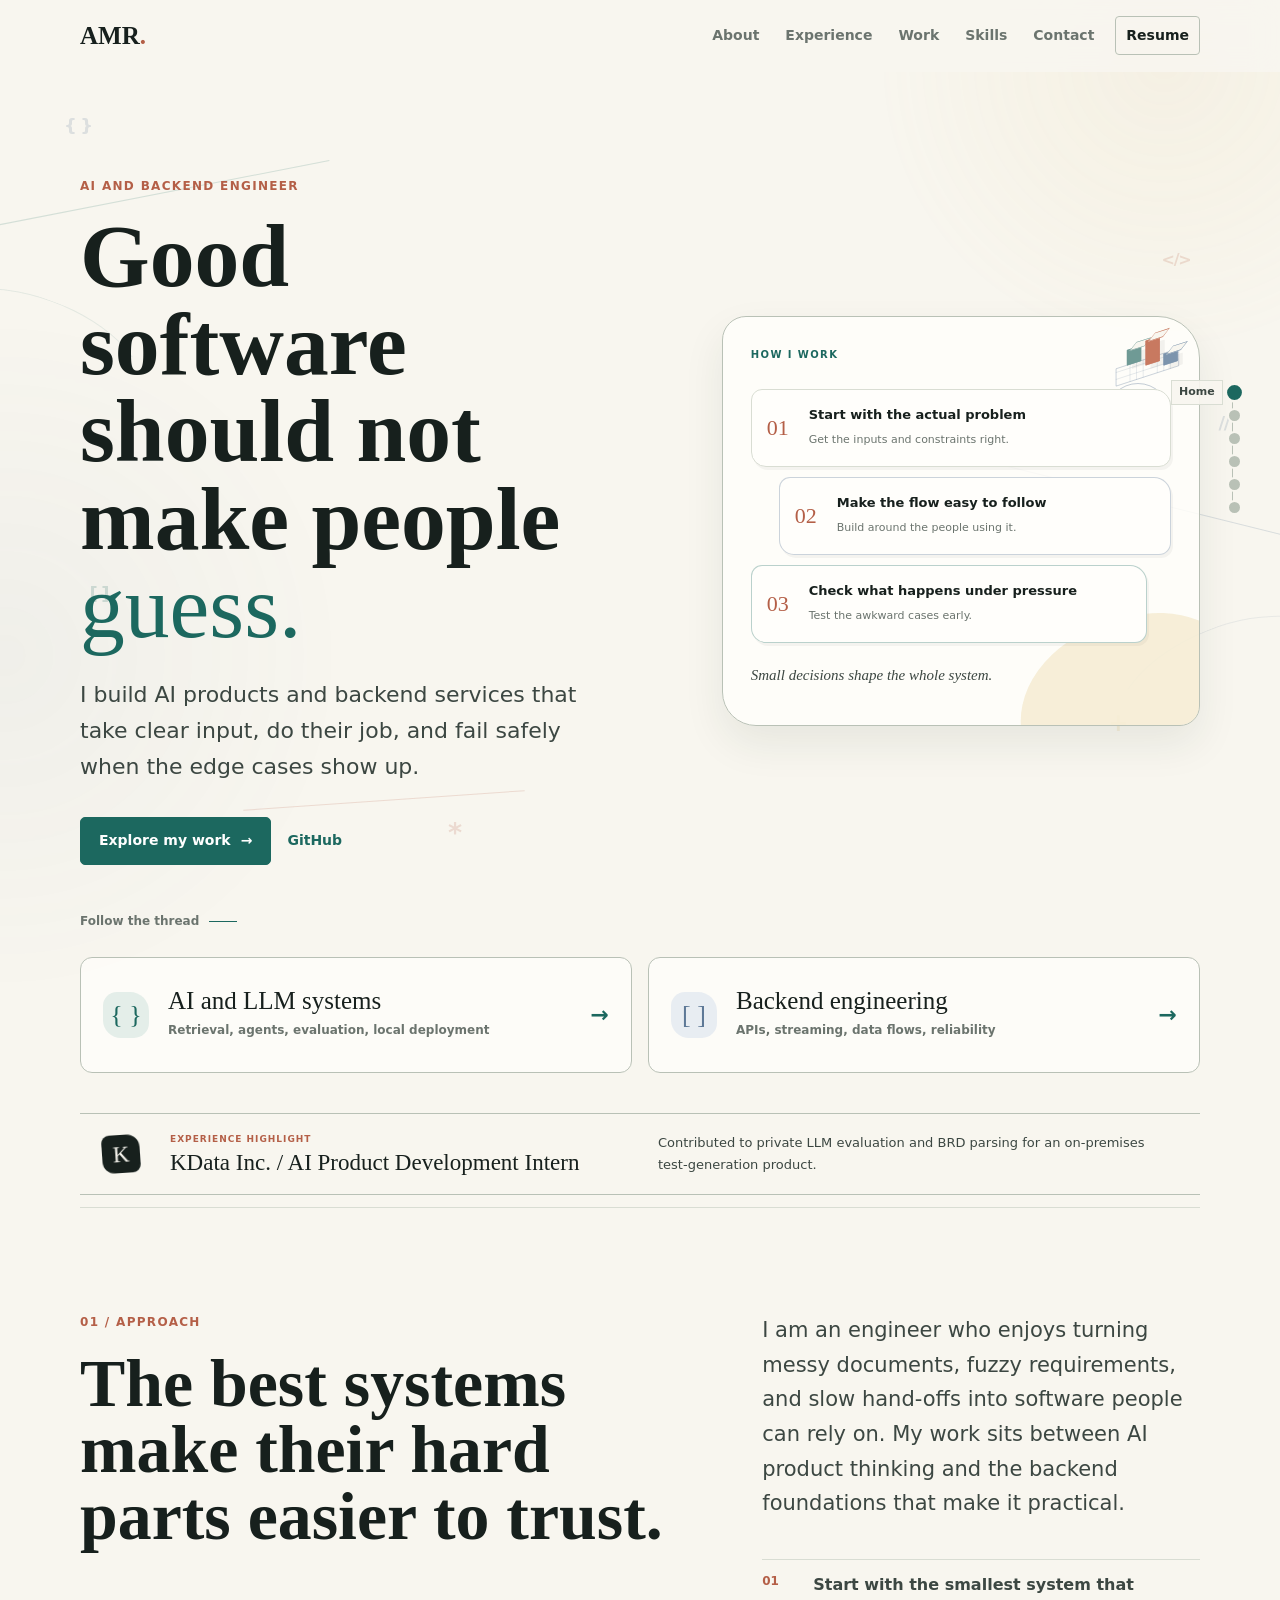
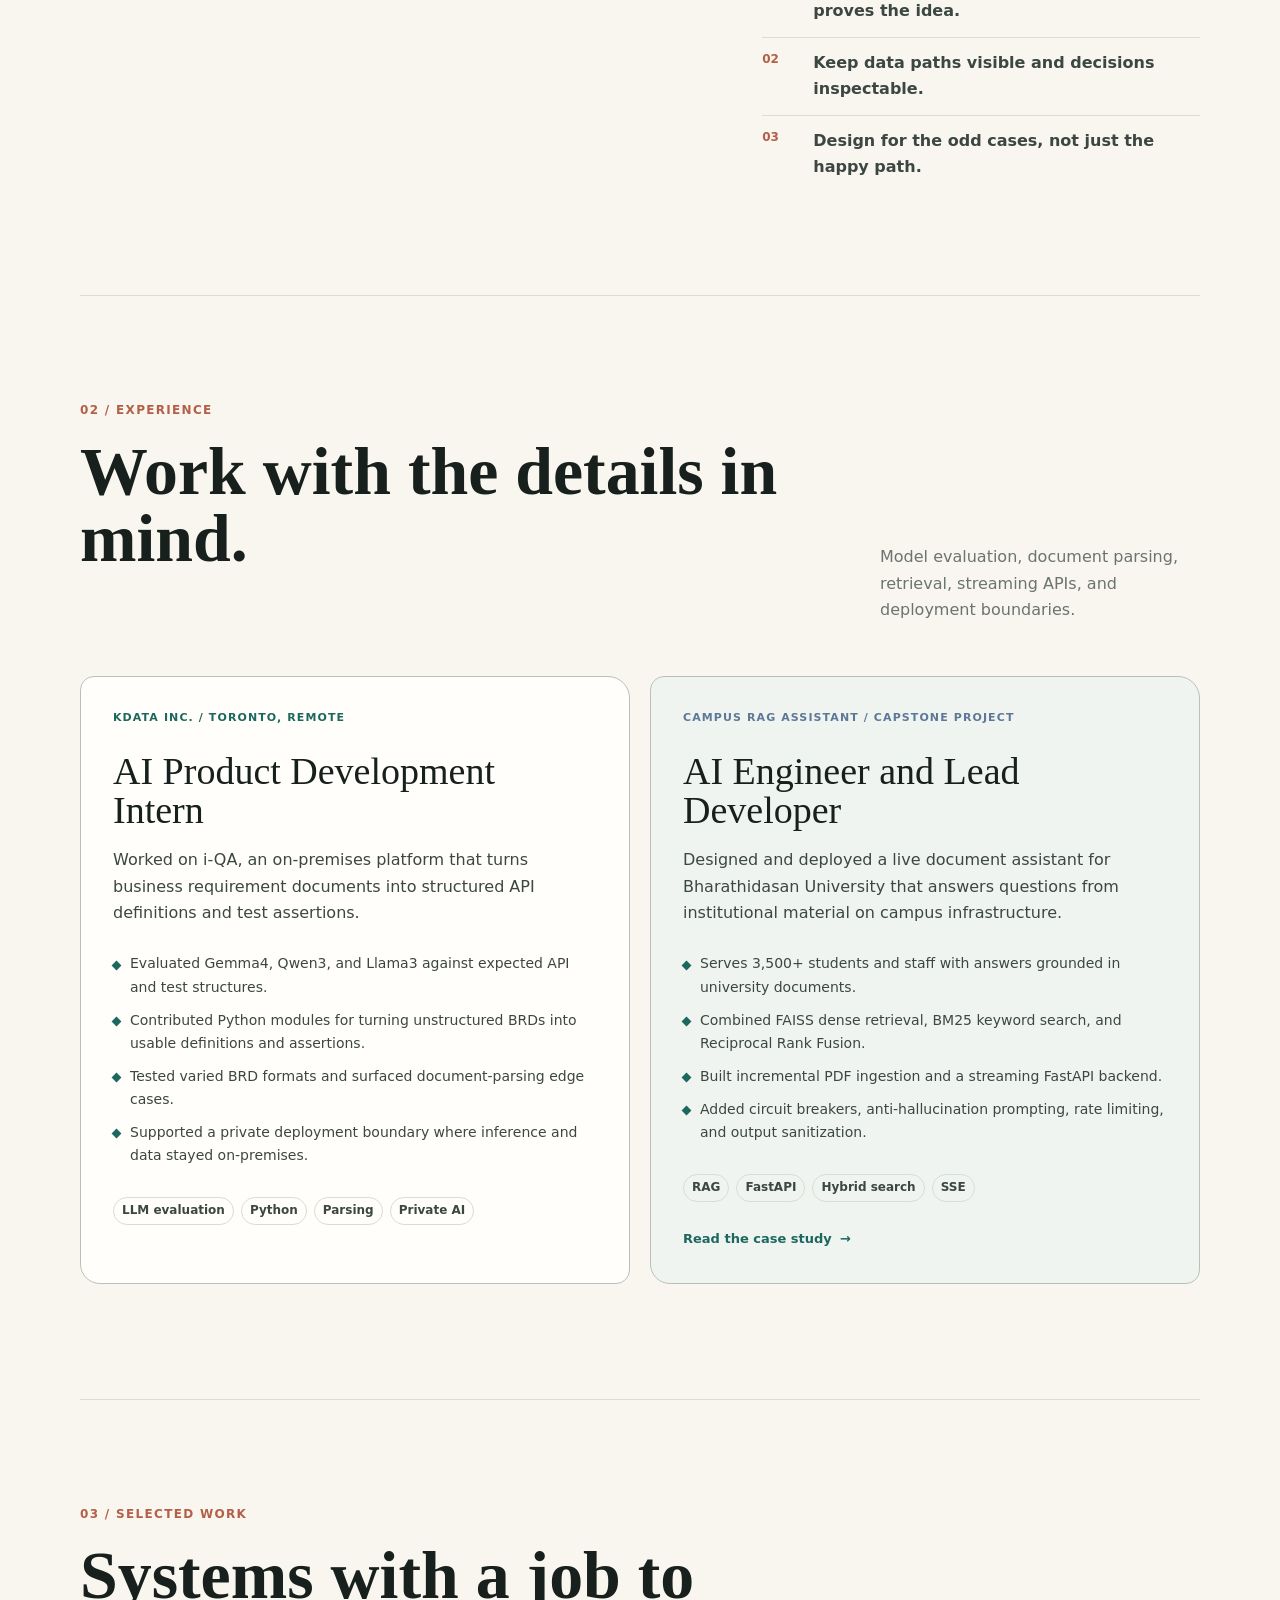
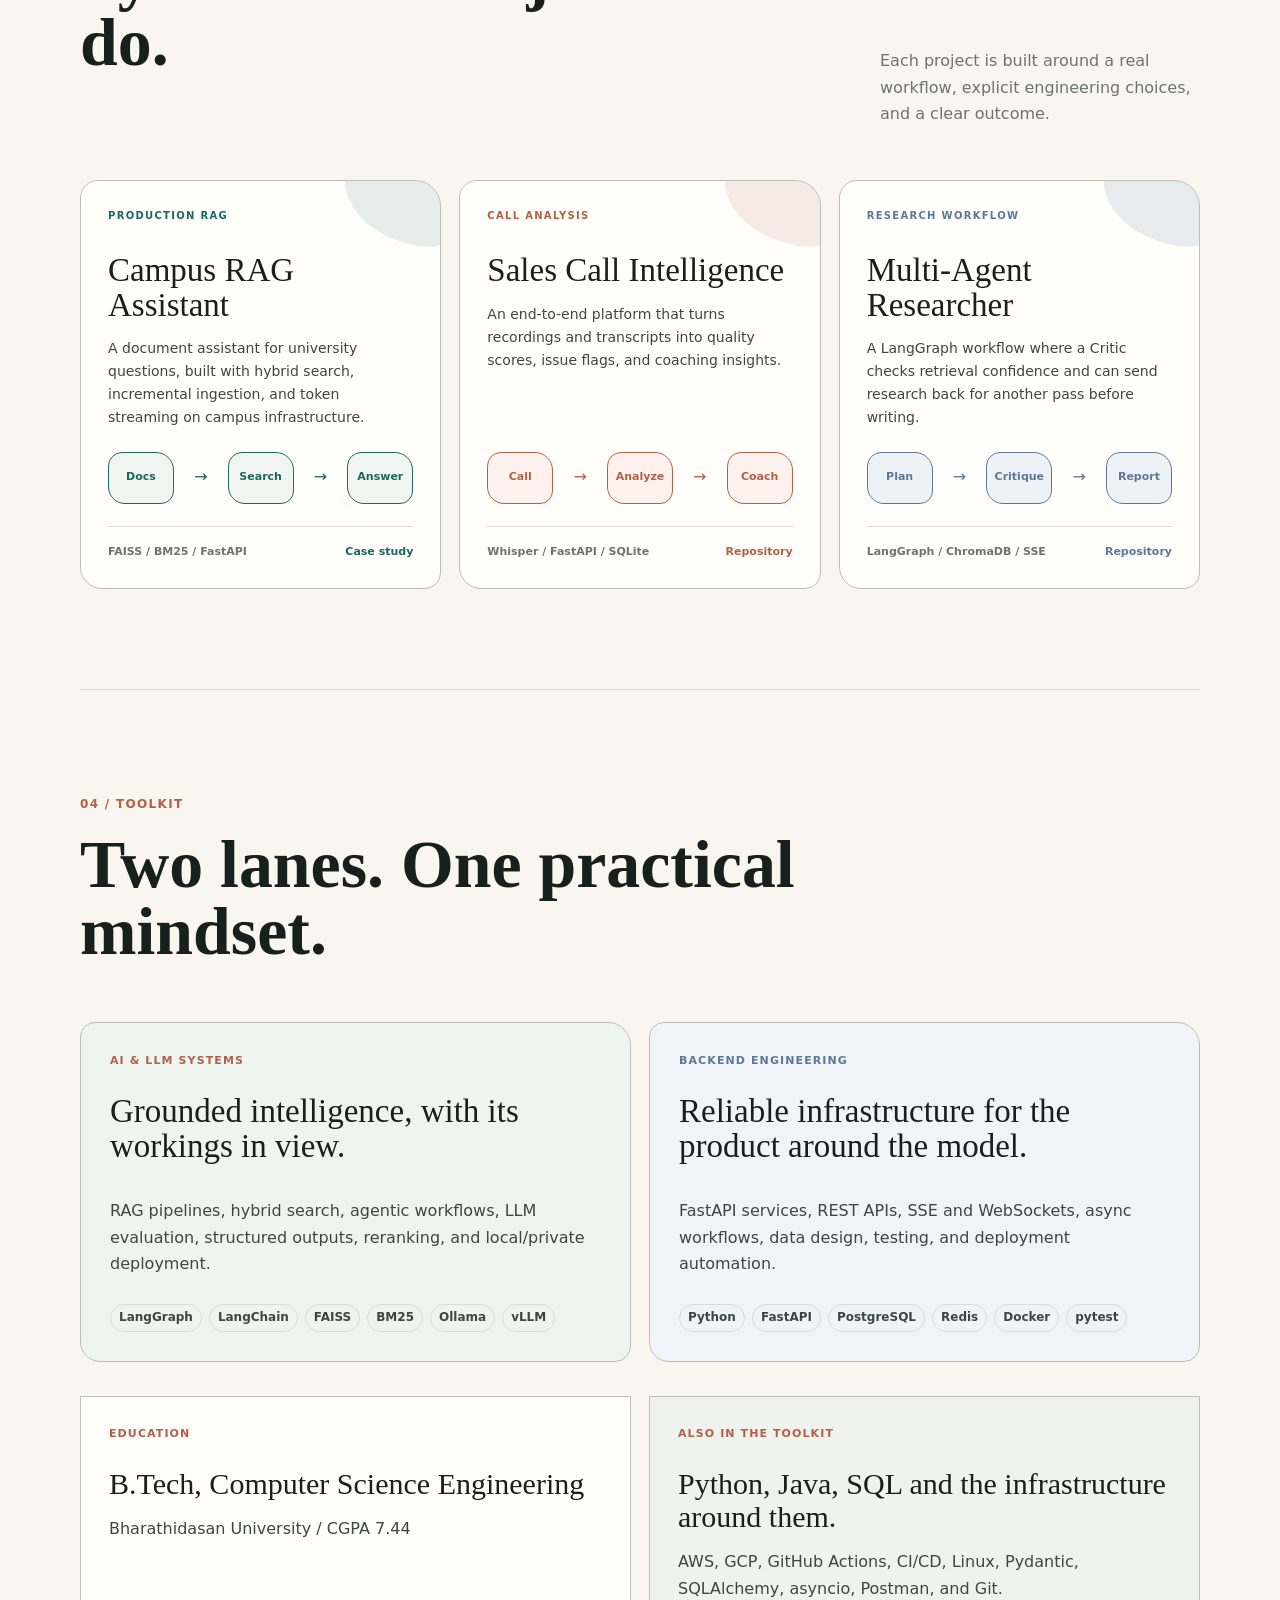
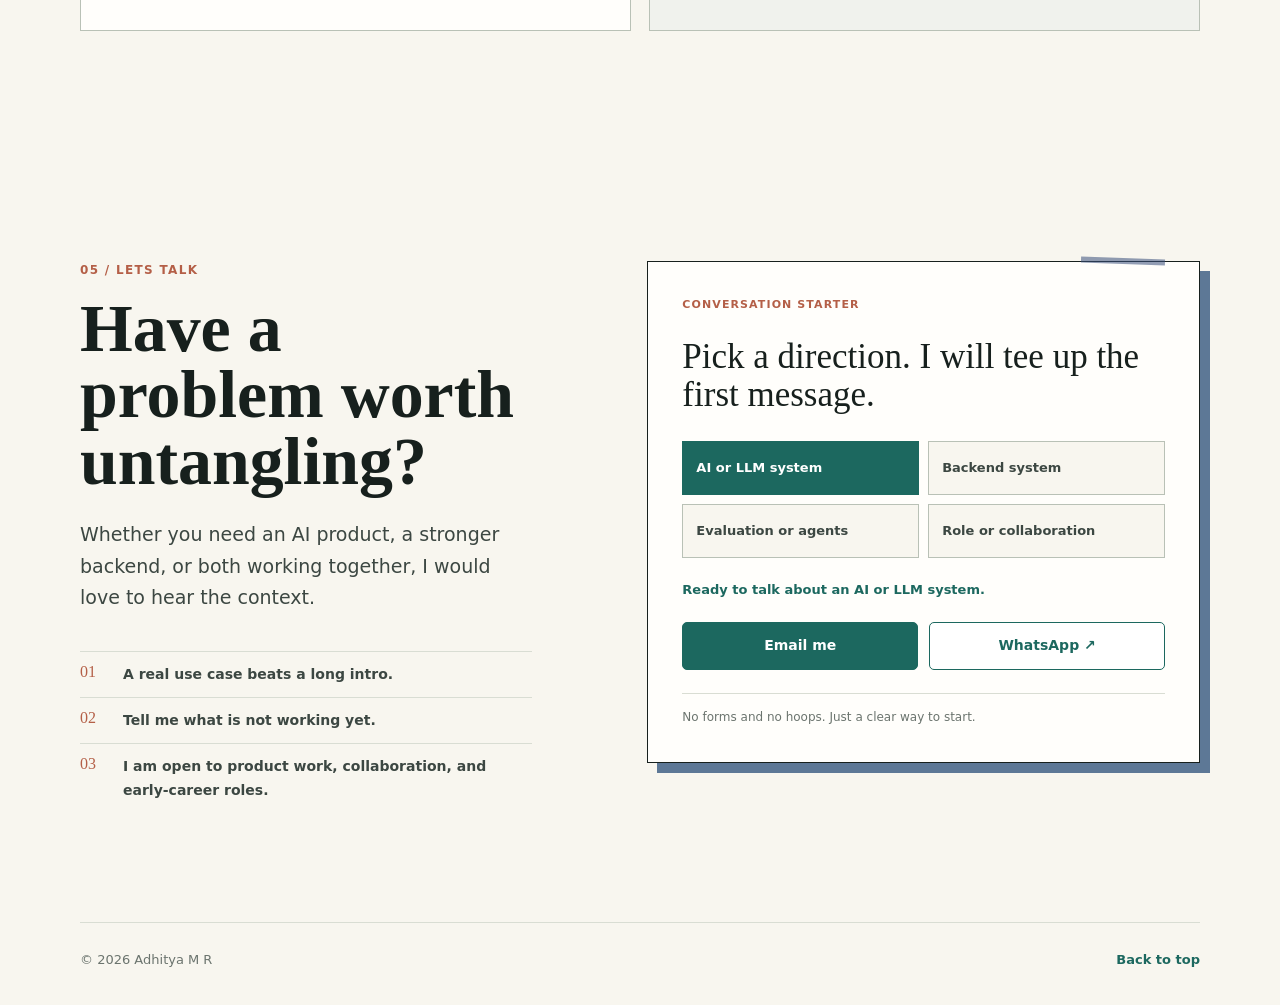
==== commit 44383f8b: "Refresh portfolio experience and host resume PDF" ====
--- a/index.html
+++ b/index.html
@@ -3,16 +3,29 @@
 <head>
   <meta charset="utf-8">
   <meta name="viewport" content="width=device-width, initial-scale=1">
-  <meta name="description" content="Portfolio of Adhitya M R, AI Engineer, LLM Application Developer, and Backend Engineer.">
-  <title>Adhitya M R | AI Engineer</title>
-  <meta name="theme-color" content="#f6f4ee">
+  <meta name="description" content="Portfolio of Adhitya M R, an AI and backend engineer building reliable, useful systems.">
+  <title>Adhitya M R | AI &amp; Backend Engineer</title>
+  <meta name="theme-color" content="#f8f6ef">
   <link rel="icon" type="image/svg+xml" href="favicon.svg">
   <link rel="manifest" href="site.webmanifest">
-  <link rel="stylesheet" href="styles.css">
-  <script src="script.js" defer></script>
+  <link rel="stylesheet" href="styles.css?v=20260905">
+  <script src="script.js?v=20260905" defer></script>
 </head>
 <body>
   <a class="skip-link" href="#main">Skip to content</a>
+  <div class="motion-field" aria-hidden="true">
+    <span class="motion-symbol symbol-a">{ }</span>
+    <span class="motion-symbol symbol-b">&lt;/&gt;</span>
+    <span class="motion-symbol symbol-c">[ ]</span>
+    <span class="motion-symbol symbol-d">+</span>
+    <span class="motion-symbol symbol-e">//</span>
+    <span class="motion-symbol symbol-f">*</span>
+    <span class="motion-trace trace-a"></span>
+    <span class="motion-trace trace-b"></span>
+    <span class="motion-lane lane-a"><i>&gt;&gt;</i></span>
+    <span class="motion-lane lane-b"><i>&gt;&gt;</i></span>
+    <span class="motion-lane lane-c"><i>&gt;&gt;</i></span>
+  </div>
 
   <header class="site-header" data-header>
     <a class="brand" href="#home" aria-label="Adhitya M R home">AMR<span>.</span></a>
@@ -20,10 +33,10 @@
     <nav class="site-nav" id="site-nav" aria-label="Primary navigation">
       <a href="#about" data-section-link>About</a>
       <a href="#experience" data-section-link>Experience</a>
-      <a href="#projects" data-section-link>Projects</a>
+      <a href="#projects" data-section-link>Work</a>
       <a href="#skills" data-section-link>Skills</a>
       <a href="#contact" data-section-link>Contact</a>
-      <a class="nav-resume" href="resume.html">Resume</a>
+      <a class="nav-resume" href="resume.pdf" target="_blank" rel="noreferrer">Resume</a>
     </nav>
   </header>
 
@@ -31,7 +44,7 @@
     <a href="#home" data-section-link><span>Home</span></a>
     <a href="#about" data-section-link><span>About</span></a>
     <a href="#experience" data-section-link><span>Experience</span></a>
-    <a href="#projects" data-section-link><span>Projects</span></a>
+    <a href="#projects" data-section-link><span>Work</span></a>
     <a href="#skills" data-section-link><span>Skills</span></a>
     <a href="#contact" data-section-link><span>Contact</span></a>
   </nav>
@@ -39,176 +52,91 @@
   <main id="main">
     <section class="hero shell" id="home" aria-labelledby="hero-title">
       <div class="hero-copy">
-        <p class="eyebrow">AI Engineer | LLM Application Developer | Backend Engineer</p>
-        <h1 id="hero-title">Adhitya <span class="name-initials">M R</span></h1>
-        <p class="intro">I build AI products that do useful work. Think RAG chatbots, agentic workflows, FastAPI backends, and local LLM systems that keep data where it belongs.</p>
+        <p class="eyebrow">AI AND BACKEND ENGINEER</p>
+        <h1 id="hero-title">Good software should not make people <em>guess.</em></h1>
+        <p class="intro">I build AI products and backend services that take clear input, do their job, and fail safely when the edge cases show up.</p>
         <div class="hero-actions">
-          <a class="button button-primary" href="#experience">See the work</a>
+          <a class="button button-primary" href="#projects">Explore my work <span aria-hidden="true">&rarr;</span></a>
           <a class="text-link" href="https://github.com/Adh-0" target="_blank" rel="noreferrer">GitHub</a>
-        </div>
-        <div class="jump-links" aria-label="Quick portfolio links">
-          <a href="#projects"><span>01</span>Browse projects</a>
-          <a href="#skills"><span>02</span>See the toolkit</a>
-          <a href="#contact"><span>03</span>Start a conversation</a>
         </div>
       </div>
 
-      <aside class="now-card" aria-label="Currently" data-tilt-card>
-        <div class="card-topline"><span>NOW</span><span class="live-dot" aria-hidden="true"></span></div>
-        <p>Building practical AI systems with clean retrieval, steady backends, and fewer mysterious black boxes.</p>
-        <div class="mini-stack" aria-label="Core technologies">
-          <span>Python</span><span>FastAPI</span><span>LangGraph</span><span>RAG</span>
+      <aside class="build-shelf" aria-label="How Adhitya approaches a build">
+        <p class="shelf-label">HOW I WORK</p>
+        <div class="mini-model" aria-hidden="true">
+          <span class="model-base"></span>
+          <span class="model-block model-block-one"></span>
+          <span class="model-block model-block-two"></span>
+          <span class="model-block model-block-three"></span>
         </div>
-        <p class="card-footnote">Based in India. Remote friendly.</p>
+        <div class="shelf-cards">
+          <div class="shelf-card shelf-card-one"><span>01</span><strong>Start with the actual problem</strong><small>Get the inputs and constraints right.</small></div>
+          <div class="shelf-card shelf-card-two"><span>02</span><strong>Make the flow easy to follow</strong><small>Build around the people using it.</small></div>
+          <div class="shelf-card shelf-card-three"><span>03</span><strong>Check what happens under pressure</strong><small>Test the awkward cases early.</small></div>
+        </div>
+        <p class="shelf-note">Small decisions shape the whole system.</p>
       </aside>
-      <a class="scroll-cue" href="#about"><span>Scroll to meet me</span><i aria-hidden="true"></i></a>
+
+      <a class="scroll-cue" href="#about"><span>Follow the thread</span><i aria-hidden="true"></i></a>
+    </section>
+
+    <section class="role-paths shell" aria-label="Explore roles">
+      <a class="role-path role-path-ai" href="#ai-systems"><span class="path-symbol" aria-hidden="true">{ }</span><span><strong>AI and LLM systems</strong><small>Retrieval, agents, evaluation, local deployment</small></span><b aria-hidden="true">&rarr;</b></a>
+      <a class="role-path role-path-backend" href="#backend-systems"><span class="path-symbol" aria-hidden="true">[ ]</span><span><strong>Backend engineering</strong><small>APIs, streaming, data flows, reliability</small></span><b aria-hidden="true">&rarr;</b></a>
+    </section>
+
+    <section class="kdata-strip shell reveal" aria-labelledby="kdata-title">
+      <span class="strip-mark" aria-hidden="true">K</span>
+      <div><p class="eyebrow">Experience highlight</p><h2 id="kdata-title">KData Inc. <span aria-hidden="true">/</span> AI Product Development Intern</h2></div>
+      <p>Contributed to private LLM evaluation and BRD parsing for an on-premises test-generation product.</p>
     </section>
 
     <section class="section shell about" id="about" aria-labelledby="about-title">
-      <div class="section-heading">
-        <p class="eyebrow">01 / About</p>
-        <h2 id="about-title">I like making AI feel less vague and more useful.</h2>
-      </div>
-      <div class="about-content">
-        <p>I am a computer science student and AI engineer who has already shipped real systems, including a production campus assistant used by 3,500+ students and staff. I enjoy taking messy documents, unclear requirements, and half-formed ideas, then turning them into software people can actually trust.</p>
-        <ul class="principles" aria-label="Engineering principles">
-          <li><span>01</span> Build the smallest thing that proves the idea.</li>
-          <li><span>02</span> Make the data path easy to inspect.</li>
-          <li><span>03</span> Keep the interface calm, fast, and honest.</li>
-        </ul>
-      </div>
+      <div class="section-heading"><p class="eyebrow">01 / Approach</p><h2 id="about-title">The best systems make their hard parts easier to trust.</h2></div>
+      <div class="about-content"><p>I am an engineer who enjoys turning messy documents, fuzzy requirements, and slow hand-offs into software people can rely on. My work sits between AI product thinking and the backend foundations that make it practical.</p><ul class="principles" aria-label="Engineering principles"><li><span>01</span> Start with the smallest system that proves the idea.</li><li><span>02</span> Keep data paths visible and decisions inspectable.</li><li><span>03</span> Design for the odd cases, not just the happy path.</li></ul></div>
     </section>
 
     <section class="section shell experience" id="experience" aria-labelledby="experience-title">
-      <div class="section-heading split-heading">
-        <div>
-          <p class="eyebrow">02 / Experience</p>
-          <h2 id="experience-title">Real AI work, not just demos.</h2>
-        </div>
-        <p>I have worked across model evaluation, retrieval, backend APIs, streaming UX, and private deployment.</p>
-      </div>
-
+      <div class="section-heading split-heading"><div><p class="eyebrow">02 / Experience</p><h2 id="experience-title">Work with the details in mind.</h2></div><p>Model evaluation, document parsing, retrieval, streaming APIs, and deployment boundaries.</p></div>
       <div class="experience-list">
         <article class="timeline-card reveal">
-          <p class="role-meta">KData Inc., Toronto Remote | Jan 2026 - Jun 2026</p>
-          <h3>AI Product Development Intern</h3>
-          <p>I worked on an on-premises LLM test-generation pipeline that turns business requirement documents into structured API definitions and test assertions.</p>
-          <ul class="detail-list">
-            <li>Evaluated Gemma4, Qwen3, and Llama3 against expected test structures and tuned prompts until the output matched production needs.</li>
-            <li>Built Python modules that parse unstructured BRDs into endpoint definitions and test assertions for the code generation pipeline.</li>
-            <li>Validated private-network deployment settings so inference and database operations stayed inside the on-prem boundary.</li>
-            <li>Tested the full flow across different BRD formats and surfaced parsing edge cases before they reached users.</li>
-          </ul>
-          <div class="tags"><span>Python</span><span>Local LLMs</span><span>Prompting</span><span>Parsing</span></div>
+          <p class="role-meta">KData Inc. / Toronto, Remote</p><h3>AI Product Development Intern</h3>
+          <p>Worked on i-QA, an on-premises platform that turns business requirement documents into structured API definitions and test assertions.</p>
+          <ul class="detail-list"><li>Evaluated Gemma4, Qwen3, and Llama3 against expected API and test structures.</li><li>Contributed Python modules for turning unstructured BRDs into usable definitions and assertions.</li><li>Tested varied BRD formats and surfaced document-parsing edge cases.</li><li>Supported a private deployment boundary where inference and data stayed on-premises.</li></ul>
+          <div class="tags"><span>LLM evaluation</span><span>Python</span><span>Parsing</span><span>Private AI</span></div>
         </article>
-
         <article class="timeline-card timeline-card-alt reveal">
-          <p class="role-meta">Capstone Project | Dec 2025 - Apr 2026</p>
-          <h3>AI Engineer, Production RAG Chatbot</h3>
-          <p>I designed, built, and deployed a live campus document assistant from scratch. It runs on institutional infrastructure and answers from campus documents without using an external LLM dependency.</p>
-          <ul class="detail-list">
-            <li>Serves 3,500+ students and staff through a production RAG system hosted on campus servers.</li>
-            <li>Combined FAISS dense search with BM25 keyword search, then fused results with Reciprocal Rank Fusion for stronger context retrieval.</li>
-            <li>Built incremental PDF ingestion with SQLite file metadata so only new or changed documents are indexed.</li>
-            <li>Added FastAPI Server-Sent Events, LLM circuit breakers, anti-hallucination prompting, and XSS sanitization.</li>
-          </ul>
-          <div class="tags"><span>RAG</span><span>FAISS</span><span>BM25</span><span>FastAPI</span><span>SSE</span></div>
-          <a class="case-link" href="case-study.html">Read the case study <span aria-hidden="true">-&gt;</span></a>
+          <p class="role-meta">Campus RAG Assistant / Capstone project</p><h3>AI Engineer and Lead Developer</h3>
+          <p>Designed and deployed a live document assistant for Bharathidasan University that answers questions from institutional material on campus infrastructure.</p>
+          <ul class="detail-list"><li>Serves 3,500+ students and staff with answers grounded in university documents.</li><li>Combined FAISS dense retrieval, BM25 keyword search, and Reciprocal Rank Fusion.</li><li>Built incremental PDF ingestion and a streaming FastAPI backend.</li><li>Added circuit breakers, anti-hallucination prompting, rate limiting, and output sanitization.</li></ul>
+          <div class="tags"><span>RAG</span><span>FastAPI</span><span>Hybrid search</span><span>SSE</span></div><a class="case-link" href="case-study.html">Read the case study <span aria-hidden="true">&rarr;</span></a>
         </article>
       </div>
     </section>
 
     <section class="section shell projects" id="projects" aria-labelledby="projects-title">
-      <div class="section-heading">
-        <p class="eyebrow">03 / Projects</p>
-        <h2 id="projects-title">A few builds I am proud of.</h2>
-      </div>
-      <div class="project-list">
-        <article class="project-row reveal">
-          <span class="project-number">01</span>
-          <div>
-            <h3>Multi-Agent Researcher</h3>
-            <p>A LangGraph research workflow where a Critic checks retrieval quality and can send the system back to search again before the answer is generated.</p>
-          </div>
-          <p class="project-stack">LangGraph, LangChain, FastAPI, ChromaDB, SQLite</p>
-          <a href="https://github.com/Adh-0/MultiAgent_Researcher" target="_blank" rel="noreferrer" aria-label="View Multi-Agent Researcher repository">Go</a>
-        </article>
-        <article class="project-row reveal">
-          <span class="project-number">02</span>
-          <div>
-            <h3>AI Resume Tailor</h3>
-            <p>A resume workflow that extracts job requirements, audits resume fit, and fact-checks every suggested edit against the original resume.</p>
-          </div>
-          <p class="project-stack">LangGraph, FastAPI, React, Pydantic</p>
-          <a href="https://github.com/Adh-0/Resume_Tailor" target="_blank" rel="noreferrer" aria-label="View AI Resume Tailor repository">Go</a>
-        </article>
+      <div class="section-heading split-heading"><div><p class="eyebrow">03 / Selected work</p><h2 id="projects-title">Systems with a job to do.</h2></div><p>Each project is built around a real workflow, explicit engineering choices, and a clear outcome.</p></div>
+      <div class="project-list project-list-featured">
+        <article class="project-card project-card-rag reveal"><p class="project-kicker">Production RAG</p><h3>Campus RAG Assistant</h3><p>A document assistant for university questions, built with hybrid search, incremental ingestion, and token streaming on campus infrastructure.</p><div class="mini-flow" aria-label="Documents to answer"><span>Docs</span><i>&rarr;</i><span>Search</span><i>&rarr;</i><span>Answer</span></div><div class="card-bottom"><span>FAISS / BM25 / FastAPI</span><a href="case-study.html">Case study</a></div></article>
+        <article class="project-card project-card-sales reveal"><p class="project-kicker">Call analysis</p><h3>Sales Call Intelligence</h3><p>An end-to-end platform that turns recordings and transcripts into quality scores, issue flags, and coaching insights.</p><div class="mini-flow" aria-label="Call to insights"><span>Call</span><i>&rarr;</i><span>Analyze</span><i>&rarr;</i><span>Coach</span></div><div class="card-bottom"><span>Whisper / FastAPI / SQLite</span><a href="https://github.com/Adh-0/Sales_AI" target="_blank" rel="noreferrer">Repository</a></div></article>
+        <article class="project-card project-card-research reveal"><p class="project-kicker">Research workflow</p><h3>Multi-Agent Researcher</h3><p>A LangGraph workflow where a Critic checks retrieval confidence and can send research back for another pass before writing.</p><div class="mini-flow" aria-label="Plan to report"><span>Plan</span><i>&rarr;</i><span>Critique</span><i>&rarr;</i><span>Report</span></div><div class="card-bottom"><span>LangGraph / ChromaDB / SSE</span><a href="https://github.com/Adh-0/MultiAgent_Researcher" target="_blank" rel="noreferrer">Repository</a></div></article>
       </div>
     </section>
 
     <section class="section shell skills" id="skills" aria-labelledby="skills-title">
-      <div class="section-heading">
-        <p class="eyebrow">04 / Skills</p>
-        <h2 id="skills-title">The toolkit I reach for.</h2>
+      <div class="section-heading"><p class="eyebrow">04 / Toolkit</p><h2 id="skills-title">Two lanes. One practical mindset.</h2></div>
+      <div class="discipline-grid">
+        <article class="discipline-card discipline-ai" id="ai-systems"><p class="card-label">AI &amp; LLM systems</p><h3>Grounded intelligence, with its workings in view.</h3><p>RAG pipelines, hybrid search, agentic workflows, LLM evaluation, structured outputs, reranking, and local/private deployment.</p><div class="tags"><span>LangGraph</span><span>LangChain</span><span>FAISS</span><span>BM25</span><span>Ollama</span><span>vLLM</span></div></article>
+        <article class="discipline-card discipline-backend" id="backend-systems"><p class="card-label">Backend engineering</p><h3>Reliable infrastructure for the product around the model.</h3><p>FastAPI services, REST APIs, SSE and WebSockets, async workflows, data design, testing, and deployment automation.</p><div class="tags"><span>Python</span><span>FastAPI</span><span>PostgreSQL</span><span>Redis</span><span>Docker</span><span>pytest</span></div></article>
       </div>
-      <div class="toolkit-grid">
-        <div><strong>AI Engineering</strong><span>RAG pipelines, agentic workflows, multi-agent systems, hybrid search, prompt engineering, LLM evaluation, local LLM deployment</span></div>
-        <div><strong>Frameworks</strong><span>LangGraph, LangChain, FastAPI, Pydantic, Spring Boot, asyncio, OpenAI API</span></div>
-        <div><strong>Data</strong><span>ChromaDB, FAISS, PostgreSQL, SQLite, BM25, vector databases</span></div>
-        <div><strong>Languages</strong><span>Python, Java, SQL</span></div>
-        <div><strong>Infrastructure</strong><span>Docker, AWS, GCP, GitHub Actions, CI/CD, Git</span></div>
-        <div><strong>Certifications</strong><span>Anthropic Academy, LangChain Academy, Google Cloud Generative AI Fundamentals</span></div>
-      </div>
-
-      <div class="credentials-grid">
-        <article class="credential-card reveal">
-          <p class="card-label">Education</p>
-          <h3>B.Tech, Computer Science Engineering</h3>
-          <p>Bharathidasan University | CGPA 7.44 | Oct 2022 - Apr 2026</p>
-        </article>
-        <article class="credential-card reveal">
-          <p class="card-label">Focus</p>
-          <h3>AI systems that can be inspected</h3>
-          <p>I care about retrieval quality, typed outputs, failure handling, and interfaces that show what the system is doing.</p>
-        </article>
-      </div>
+      <div class="credentials-grid"><article class="credential-card reveal"><p class="card-label">Education</p><h3>B.Tech, Computer Science Engineering</h3><p>Bharathidasan University / CGPA 7.44</p></article><article class="credential-card reveal"><p class="card-label">Also in the toolkit</p><h3>Python, Java, SQL and the infrastructure around them.</h3><p>AWS, GCP, GitHub Actions, CI/CD, Linux, Pydantic, SQLAlchemy, asyncio, Postman, and Git.</p></article></div>
     </section>
 
     <section class="contact shell" id="contact" aria-labelledby="contact-title">
-      <div class="contact-grid">
-        <div class="contact-copy">
-          <p class="eyebrow">05 / Let us talk</p>
-          <h2 id="contact-title">Have a tricky problem worth untangling?</h2>
-          <p>Whether you are shaping an AI product, improving a backend, or looking for someone who can turn a fuzzy idea into a working system, I would love to hear the context.</p>
-          <ul class="contact-notes">
-            <li><span>01</span> A real use case beats a long intro.</li>
-            <li><span>02</span> Tell me what is not working yet.</li>
-            <li><span>03</span> I am open to product work, collaboration, and early-career roles.</li>
-          </ul>
-        </div>
-
-        <aside class="contact-starter reveal" aria-labelledby="starter-title">
-          <p class="card-label">Conversation starter</p>
-          <h3 id="starter-title">Pick a direction. I will tee up the first message.</h3>
-          <div class="topic-picker" role="group" aria-label="Choose a conversation topic">
-            <button type="button" class="topic-button is-selected" aria-pressed="true" data-contact-topic data-subject="LLM or RAG product" data-message="Hi Adhitya, I saw your portfolio and would like to talk about an LLM or RAG product.">LLM or RAG product</button>
-            <button type="button" class="topic-button" aria-pressed="false" data-contact-topic data-subject="Backend system" data-message="Hi Adhitya, I saw your portfolio and would like to talk about a backend system.">Backend system</button>
-            <button type="button" class="topic-button" aria-pressed="false" data-contact-topic data-subject="AI evaluation or workflow" data-message="Hi Adhitya, I saw your portfolio and would like to talk about AI evaluation or an agentic workflow.">Evaluation or agents</button>
-            <button type="button" class="topic-button" aria-pressed="false" data-contact-topic data-subject="Career opportunity" data-message="Hi Adhitya, I saw your portfolio and would like to discuss a role or collaboration.">Role or collaboration</button>
-          </div>
-          <p class="contact-status" data-contact-status aria-live="polite">Ready to talk about an LLM or RAG product.</p>
-          <div class="contact-actions">
-            <a class="button button-primary" href="mailto:adhityamr0@gmail.com?subject=LLM%20or%20RAG%20product&amp;body=Hi%20Adhitya%2C%20I%20saw%20your%20portfolio%20and%20would%20like%20to%20talk%20about%20an%20LLM%20or%20RAG%20product." data-email-contact>Email me</a>
-            <a class="button button-whatsapp" href="https://wa.me/919940582355?text=Hi%20Adhitya%2C%20I%20saw%20your%20portfolio%20and%20would%20like%20to%20talk%20about%20an%20LLM%20or%20RAG%20product." target="_blank" rel="noreferrer" data-whatsapp>
-              <svg viewBox="0 0 32 32" aria-hidden="true"><path d="M16 3a12.9 12.9 0 0 0-11.1 19.5L3 29l6.7-1.8A13 13 0 1 0 16 3Zm0 23.7a10.7 10.7 0 0 1-5.5-1.5l-.4-.2-4 1.1 1.1-3.9-.3-.4A10.7 10.7 0 1 1 16 26.7Zm5.9-8c-.3-.2-1.8-.9-2.1-1-.3-.1-.5-.2-.7.2-.2.3-.8 1-.9 1.2-.2.2-.3.2-.6.1a8.7 8.7 0 0 1-2.5-1.5 9.2 9.2 0 0 1-1.7-2.1c-.2-.3 0-.4.1-.6l.5-.5c.2-.2.2-.3.3-.5.1-.2 0-.4 0-.5l-1-2.3c-.2-.5-.5-.4-.7-.4h-.6c-.2 0-.5.1-.8.4-.3.3-1 1-1 2.5 0 1.4 1 2.8 1.2 3 .1.2 2 3.1 4.9 4.3.7.3 1.2.4 1.6.6.7.2 1.3.2 1.8.1.6-.1 1.8-.7 2.1-1.3.3-.6.3-1.2.2-1.3-.1-.2-.3-.3-.6-.5Z"/></svg>
-              WhatsApp
-            </a>
-          </div>
-          <p class="contact-footnote">No forms and no hoops. Just a clear way to start.</p>
-        </aside>
-      </div>
+      <div class="contact-grid"><div class="contact-copy"><p class="eyebrow">05 / LETS TALK</p><h2 id="contact-title">Have a problem worth untangling?</h2><p>Whether you need an AI product, a stronger backend, or both working together, I would love to hear the context.</p><ul class="contact-notes"><li><span>01</span> A real use case beats a long intro.</li><li><span>02</span> Tell me what is not working yet.</li><li><span>03</span> I am open to product work, collaboration, and early-career roles.</li></ul></div>
+        <aside class="contact-starter reveal" aria-labelledby="starter-title"><p class="card-label">Conversation starter</p><h3 id="starter-title">Pick a direction. I will tee up the first message.</h3><div class="topic-picker" role="group" aria-label="Choose a conversation topic"><button type="button" class="topic-button is-selected" aria-pressed="true" data-contact-topic data-subject="AI or LLM system" data-message="Hi Adhitya, I saw your portfolio and would like to talk about an AI or LLM system.">AI or LLM system</button><button type="button" class="topic-button" aria-pressed="false" data-contact-topic data-subject="Backend system" data-message="Hi Adhitya, I saw your portfolio and would like to talk about a backend system.">Backend system</button><button type="button" class="topic-button" aria-pressed="false" data-contact-topic data-subject="AI evaluation or workflow" data-message="Hi Adhitya, I saw your portfolio and would like to talk about AI evaluation or an agentic workflow.">Evaluation or agents</button><button type="button" class="topic-button" aria-pressed="false" data-contact-topic data-subject="Career opportunity" data-message="Hi Adhitya, I saw your portfolio and would like to discuss a role or collaboration.">Role or collaboration</button></div><p class="contact-status" data-contact-status aria-live="polite">Ready to talk about an AI or LLM system.</p><div class="contact-actions"><a class="button button-primary" href="mailto:adhityamr0@gmail.com?subject=AI%20or%20LLM%20system&amp;body=Hi%20Adhitya%2C%20I%20saw%20your%20portfolio%20and%20would%20like%20to%20talk%20about%20an%20AI%20or%20LLM%20system." data-email-contact>Email me</a><a class="button button-whatsapp" href="https://wa.me/919940582355?text=Hi%20Adhitya%2C%20I%20saw%20your%20portfolio%20and%20would%20like%20to%20talk%20about%20an%20AI%20or%20LLM%20system." target="_blank" rel="noreferrer" data-whatsapp>WhatsApp ↗</a></div><p class="contact-footnote">No forms and no hoops. Just a clear way to start.</p></aside></div>
     </section>
   </main>
-
   <footer class="site-footer shell"><span>&copy; <span data-year></span> Adhitya M R</span><a href="#home">Back to top</a></footer>
   <div class="toast" role="status" aria-live="polite">Opening WhatsApp...</div>
 </body>
--- a/styles.css
+++ b/styles.css
@@ -1510,3 +1510,178 @@
     margin-top: 22px;
   }
 }
+
+/* Portfolio refresh: light field-notes accents, kept deliberately restrained. */
+:root {
+  --bg: #f8f6ef;
+  --surface: #fffefb;
+  --surface-soft: #f0f2ed;
+  --ink: #17201d;
+  --ink-soft: #3c4742;
+  --muted: #6b746e;
+  --line: #d9ddd3;
+  --line-strong: #b9c1b6;
+  --accent: #1c685f;
+  --accent-2: #b45f47;
+  --accent-3: #ddbd6b;
+  --accent-4: #5d7896;
+  --shadow: 0 18px 42px rgba(31, 46, 38, .08);
+}
+
+body::before {
+  background-image: radial-gradient(rgba(23, 32, 29, .12) .65px, transparent .65px);
+  background-size: 12px 12px;
+  opacity: .34;
+}
+
+body::after {
+  inset: -12vmax;
+  opacity: .48;
+  background: radial-gradient(circle at 83% 18%, rgba(221, 189, 107, .18), transparent 18%), radial-gradient(circle at 10% 67%, rgba(93, 120, 150, .1), transparent 22%);
+  animation-duration: 30s;
+}
+
+.site-header { background: color-mix(in srgb, var(--bg) 93%, transparent); }
+.brand { font-size: 25px; }
+.site-nav .nav-resume { border-radius: 4px; }
+
+.hero {
+  grid-template-columns: minmax(0, 1.06fr) minmax(360px, .94fr);
+  gap: clamp(40px, 8vw, 110px);
+  min-height: min(760px, calc(100vh - 72px));
+  padding: 105px 0 92px;
+}
+
+.hero h1 { max-width: 700px; font-size: clamp(54px, 7vw, 96px); }
+.hero h1 em { color: var(--accent); font-style: normal; }
+.intro { max-width: 620px; }
+.hero-actions .button-primary { border-radius: 5px; }
+
+.hero-map {
+  position: relative;
+  min-height: 382px;
+  padding: 28px;
+  overflow: hidden;
+  border: 1px solid var(--line-strong);
+  border-radius: 18px 44px 20px 36px;
+  background: linear-gradient(140deg, rgba(255, 254, 251, .95), rgba(233, 240, 236, .75));
+  box-shadow: var(--shadow);
+  transform: rotate(1.4deg);
+}
+
+.hero-map::before {
+  content: "";
+  position: absolute;
+  inset: auto -12% -18% auto;
+  width: 280px;
+  height: 230px;
+  border-radius: 50% 46% 55% 42%;
+  background: rgba(226, 188, 107, .3);
+  transform: rotate(-16deg);
+}
+
+.map-label { position: relative; z-index: 1; margin: 0; color: var(--accent); font-size: 11px; font-weight: 800; letter-spacing: .12em; text-transform: uppercase; }
+.map-route { position: relative; z-index: 1; display: grid; grid-template-columns: 1fr 34px 1fr; gap: 17px 7px; align-items: center; max-width: 310px; margin: 44px auto 28px; }
+.route-stop { display: grid; width: 86px; height: 68px; place-items: center; justify-self: center; border: 1px solid currentColor; border-radius: 20px 28px 18px 26px; background: var(--surface); color: var(--accent); font: 26px/1 var(--serif); box-shadow: 3px 4px 0 rgba(23, 32, 29, .05); }
+.route-brackets { color: var(--accent-4); font-size: 22px; }
+.route-data { color: var(--accent-2); }
+.route-arrow { color: var(--ink); }
+.route-line { width: 34px; height: 1px; border-top: 1px dashed var(--ink-soft); transform: rotate(-13deg); }
+.line-two { transform: rotate(15deg); }
+.line-three { display: none; }
+.map-notes { position: relative; z-index: 1; display: flex; flex-wrap: wrap; justify-content: center; gap: 8px; margin: 0; padding: 0; list-style: none; }
+.map-notes li { padding: 4px 8px; border: 1px solid rgba(28, 104, 95, .28); border-radius: 999px; color: var(--ink-soft); background: rgba(255, 254, 251, .64); font-size: 11px; font-weight: 700; }
+
+.field-mark { position: absolute; color: var(--accent-4); font: 24px/1 var(--serif); opacity: .7; pointer-events: none; animation: mark-float 10s ease-in-out infinite alternate; }
+.mark-brace { top: 18%; left: -40px; }
+.mark-arrow { right: -25px; bottom: 16%; color: var(--accent-2); animation-delay: -3s; }
+.mark-grid { bottom: 6%; left: 48%; color: var(--accent); font-size: 19px; animation-delay: -6s; }
+
+.role-paths { display: grid; grid-template-columns: 1fr 1fr; gap: 16px; margin-bottom: 40px; }
+.role-path { display: grid; grid-template-columns: 50px minmax(0, 1fr) auto; gap: 15px; align-items: center; min-height: 116px; padding: 20px 22px; border: 1px solid var(--line-strong); border-radius: 12px; background: rgba(255, 254, 251, .72); transition: transform .22s ease, border-color .22s ease, box-shadow .22s ease; }
+.role-path:hover { transform: translateY(-5px); border-color: var(--accent); box-shadow: var(--shadow); }
+.role-path-backend:hover { border-color: var(--accent-4); }
+.path-symbol { display: grid; width: 46px; height: 46px; place-items: center; border-radius: 14px 19px 15px 18px; background: #e4eee9; color: var(--accent); font: 26px/1 var(--serif); }
+.role-path-backend .path-symbol { background: #e8edf2; color: var(--accent-4); }
+.role-path strong, .role-path small { display: block; }
+.role-path strong { font: 25px/1.05 var(--serif); }
+.role-path small { margin-top: 7px; color: var(--muted); font-size: 12px; font-weight: 700; }
+.role-path b { color: var(--accent); font-size: 22px; transition: transform .2s ease; }
+.role-path:hover b { transform: translateX(5px); }
+
+.kdata-strip { display: grid; grid-template-columns: 48px minmax(255px, .9fr) 1fr; gap: 20px; align-items: center; margin-bottom: 12px; padding: 18px 22px; border-top: 1px solid var(--line-strong); border-bottom: 1px solid var(--line-strong); }
+.strip-mark { display: grid; width: 38px; height: 38px; place-items: center; border-radius: 8px 13px 8px 12px; background: var(--ink); color: var(--bg); font: 23px/1 var(--serif); transform: rotate(-4deg); }
+.kdata-strip .eyebrow { margin-bottom: 2px; font-size: 9px; }
+.kdata-strip h2 { margin: 0; font: 23px/1.2 var(--serif); }
+.kdata-strip > p { margin: 0; color: var(--ink-soft); font-size: 13px; }
+
+.section { padding-top: 105px; }
+.experience-list { gap: 20px; }
+.timeline-card { min-height: 580px; border-radius: 14px 22px 14px 20px; }
+.timeline-card-alt { background: #f0f4f1; }
+.role-meta { color: var(--accent); }
+.timeline-card-alt .role-meta { color: var(--accent-4); }
+
+.project-list-featured { display: grid; grid-template-columns: repeat(3, 1fr); gap: 18px; border: 0; }
+.project-card { position: relative; display: flex; flex-direction: column; min-height: 370px; padding: 27px; overflow: hidden; border: 1px solid var(--line-strong); border-radius: 18px 26px 16px 22px; background: var(--surface); transition: transform .25s ease, box-shadow .25s ease; }
+.project-card:hover { z-index: 1; transform: translateY(-7px) rotate(-.45deg); box-shadow: var(--shadow); }
+.project-card::before { content: ""; position: absolute; width: 130px; height: 95px; right: -32px; top: -35px; border-radius: 48% 52% 41% 59%; background: rgba(28, 104, 95, .11); transform: rotate(18deg); }
+.project-card-sales::before { background: rgba(180, 95, 71, .12); }
+.project-card-research::before { background: rgba(93, 120, 150, .14); }
+.project-kicker { margin: 0 0 28px; color: var(--accent); font-size: 10px; font-weight: 800; letter-spacing: .13em; text-transform: uppercase; }
+.project-card-sales .project-kicker { color: var(--accent-2); }.project-card-research .project-kicker { color: var(--accent-4); }
+.project-card h3 { position: relative; margin: 0 0 15px; font: 33px/1.05 var(--serif); }
+.project-card > p:not(.project-kicker) { margin: 0; color: var(--ink-soft); font-size: 14px; }
+.mini-flow { display: flex; align-items: center; justify-content: space-between; gap: 7px; margin-top: auto; padding: 22px 0; color: var(--accent); }
+.mini-flow span { display: grid; width: 66px; height: 52px; place-items: center; border: 1px solid currentColor; border-radius: 14px 18px 13px 17px; background: #f0f5f2; font-size: 11px; font-weight: 800; }.project-card-sales .mini-flow { color: var(--accent-2); }.project-card-sales .mini-flow span { background: #fcf1ed; }.project-card-research .mini-flow { color: var(--accent-4); }.project-card-research .mini-flow span { background: #edf2f7; }
+.mini-flow i { font-style: normal; font-size: 16px; }
+.card-bottom { display: flex; align-items: center; justify-content: space-between; gap: 13px; padding-top: 16px; border-top: 1px solid var(--line); color: var(--muted); font-size: 11px; font-weight: 800; }.card-bottom a { color: var(--accent); white-space: nowrap; }.project-card-sales .card-bottom a { color: var(--accent-2); }.project-card-research .card-bottom a { color: var(--accent-4); }
+
+.discipline-grid { display: grid; grid-template-columns: 1fr 1fr; gap: 18px; }.discipline-card { min-height: 320px; padding: 29px; border: 1px solid var(--line-strong); border-radius: 15px 23px 16px 20px; background: #eef5f1; }.discipline-backend { background: #f0f4f8; }.discipline-card h3 { max-width: 480px; font: 33px/1.08 var(--serif); }.discipline-card > p:not(.card-label) { max-width: 540px; color: var(--ink-soft); }.discipline-card .tags { margin-top: 27px; }.discipline-backend .card-label { color: var(--accent-4); }
+
+@keyframes mark-float { from { transform: translate3d(0, 0, 0) rotate(-2deg); } to { transform: translate3d(0, -13px, 0) rotate(3deg); } }
+
+@media (max-width: 920px) {
+  .hero { grid-template-columns: 1fr; min-height: auto; }.hero-map { max-width: 570px; width: 100%; justify-self: end; }.project-list-featured { grid-template-columns: 1fr; }.project-card { min-height: 290px; }.discipline-grid { grid-template-columns: 1fr; }
+}
+
+@media (max-width: 780px) {
+  .hero { padding-top: 78px; }.role-paths { grid-template-columns: 1fr; }.kdata-strip { grid-template-columns: 42px 1fr; }.kdata-strip > p { grid-column: 2; }.hero-map { min-height: 330px; }.field-mark { display: none; }.project-card { min-height: 300px; }.discipline-card { min-height: auto; }.section { padding-top: 76px; }
+}
+
+@media (max-width: 480px) {
+  .hero h1 { font-size: clamp(46px, 13vw, 62px); }.hero-map { padding: 21px; border-radius: 14px 29px 16px 24px; }.map-route { gap: 12px 4px; }.route-stop { width: 68px; height: 58px; }.route-line { width: 24px; }.kdata-strip { padding: 17px 0; gap: 13px; }.kdata-strip h2 { font-size: 20px; }.role-path { min-height: 104px; padding: 17px; }.role-path strong { font-size: 23px; }.project-card { padding: 23px; }.mini-flow span { width: 59px; height: 48px; }.card-bottom { flex-wrap: wrap; }.discipline-card { padding: 24px; }
+}
+
+/* Kinetic background and a sturdier hero composition. */
+.motion-field { position: fixed; inset: 0; z-index: 0; overflow: hidden; pointer-events: none; }
+main, .site-footer { position: relative; z-index: 1; }
+.motion-symbol { position: absolute; color: var(--accent); font: 700 18px/1 var(--sans); letter-spacing: -.08em; opacity: .18; animation: symbol-drift 18s ease-in-out infinite alternate; }
+.symbol-a { top: 13%; left: 5%; color: var(--accent-4); animation-delay: -4s; }.symbol-b { top: 28%; right: 7%; font-size: 16px; color: var(--accent-2); animation-delay: -11s; }.symbol-c { top: 65%; left: 7%; color: var(--accent); animation-delay: -8s; }.symbol-d { top: 79%; right: 12%; color: var(--accent-3); font-size: 24px; animation-delay: -2s; }.symbol-e { top: 46%; right: 4%; color: var(--accent-4); animation-delay: -14s; }.symbol-f { top: 91%; left: 35%; color: var(--accent-2); font-size: 27px; animation-delay: -6s; }
+.motion-trace { position: absolute; width: 240px; height: 130px; border: 1px solid rgba(28, 104, 95, .13); border-color: rgba(28, 104, 95, .13) transparent transparent transparent; border-radius: 50%; opacity: .7; animation: trace-slide 20s ease-in-out infinite alternate; }.trace-a { top: 33%; left: -90px; transform: rotate(20deg); }.trace-b { right: -70px; bottom: 16%; border-top-color: rgba(93, 120, 150, .15); transform: rotate(-22deg); animation-delay: -8s; }
+.motion-lane { position: absolute; display: block; width: min(31vw, 440px); height: 1px; overflow: hidden; border-top: 1px solid rgba(28, 104, 95, .16); transform: rotate(-11deg); }.motion-lane i { position: absolute; top: -11px; left: -42px; color: var(--accent-2); font: 700 14px/1 var(--sans); letter-spacing: -3px; font-style: normal; animation: runner-pass 3.8s linear infinite; }.lane-a { top: 22%; left: -5%; }.lane-b { top: 57%; right: -9%; border-top-color: rgba(93, 120, 150, .2); transform: rotate(14deg); }.lane-b i { color: var(--accent-4); animation-delay: -1.4s; animation-duration: 4.4s; }.lane-c { bottom: 11%; left: 19%; width: min(22vw, 310px); border-top-color: rgba(180, 95, 71, .18); transform: rotate(-4deg); }.lane-c i { color: var(--accent); animation-delay: -2.2s; animation-duration: 3.2s; }
+
+.build-shelf { position: relative; align-self: center; min-height: 410px; padding: 30px 28px 26px; border: 1px solid var(--line-strong); border-radius: 24px 42px 20px 34px; background: rgba(255, 254, 251, .84); box-shadow: var(--shadow); overflow: hidden; }
+.build-shelf::before { content: ""; position: absolute; inset: auto -50px -74px auto; width: 230px; height: 180px; border-radius: 54% 46% 62% 38%; background: rgba(221, 189, 107, .23); transform: rotate(-16deg); }.build-shelf::after { content: ""; position: absolute; top: 66px; right: 29px; width: 62px; height: 62px; border: 1px solid rgba(93, 120, 150, .37); border-radius: 50%; box-shadow: -9px 9px 0 rgba(28, 104, 95, .08); animation: stamp-turn 16s linear infinite; }
+.shelf-label { position: relative; z-index: 1; margin: 0; color: var(--accent); font-size: 10px; font-weight: 800; letter-spacing: .14em; }.shelf-cards { position: relative; z-index: 1; display: grid; gap: 10px; margin-top: 26px; }.shelf-card { display: grid; grid-template-columns: 30px 1fr; column-gap: 12px; align-items: center; min-height: 78px; padding: 13px 15px; border: 1px solid var(--line); border-radius: 11px 17px 12px 15px; background: var(--surface); box-shadow: 2px 3px 0 rgba(23, 32, 29, .045); transition: transform .24s ease, box-shadow .24s ease; animation: card-bob 8s ease-in-out infinite alternate; }.shelf-card:hover { transform: translateX(-6px); box-shadow: 8px 7px 0 rgba(23, 32, 29, .06); }.shelf-card span { grid-row: span 2; color: var(--accent-2); font: 22px/1 var(--serif); }.shelf-card strong { font-size: 13px; line-height: 1.2; }.shelf-card small { color: var(--muted); font-size: 11px; }.shelf-card-two { margin-left: 28px; border-color: rgba(93, 120, 150, .32); animation-delay: -3s; }.shelf-card-three { margin-right: 24px; border-color: rgba(28, 104, 95, .3); animation-delay: -6s; }.shelf-note { position: relative; z-index: 1; margin: 23px 0 0; color: var(--ink-soft); font: italic 15px/1.2 var(--serif); }
+.mini-model { position: absolute; z-index: 2; top: 14px; right: 20px; width: 102px; height: 74px; transform: scale(.62); transform-origin: top right; }.model-base { position: absolute; inset: 44px 0 auto 0; height: 29px; border: 1px solid rgba(93, 120, 150, .48); background: repeating-linear-gradient(90deg, transparent 0 10px, rgba(93, 120, 150, .15) 10px 11px), repeating-linear-gradient(0deg, transparent 0 10px, rgba(93, 120, 150, .15) 10px 11px); transform: skewY(-18deg); }.model-block { position: absolute; bottom: 22px; display: block; width: 23px; border: 1px solid currentColor; background: currentColor; box-shadow: 8px 8px 0 rgba(23, 32, 29, .05); transform: skewY(-18deg); animation: block-rise 5s ease-in-out infinite alternate; }.model-block::after { content: ""; position: absolute; top: -9px; left: 3px; width: 22px; height: 9px; border: 1px solid currentColor; background: #f8f6ef; transform: skewX(-46deg); transform-origin: bottom left; }.model-block-one { left: 18px; height: 25px; color: #6f9a95; animation-delay: -1s; }.model-block-two { left: 48px; height: 40px; color: #c87960; animation-delay: -3s; }.model-block-three { left: 77px; height: 19px; color: #7c94ad; animation-delay: -2s; }
+
+@keyframes symbol-drift { from { transform: translate3d(0, 0, 0) rotate(-6deg); } to { transform: translate3d(28px, -32px, 0) rotate(8deg); } }
+@keyframes trace-slide { from { translate: 0 0; } to { translate: 44px -25px; } }
+@keyframes card-bob { from { transform: translateY(0); } to { transform: translateY(-5px); } }
+@keyframes stamp-turn { to { transform: rotate(360deg); } }
+@keyframes runner-pass { from { left: -42px; } to { left: calc(100% + 4px); } }
+@keyframes block-rise { from { translate: 0 0; } to { translate: 0 -6px; } }
+
+@media (max-width: 920px) { .build-shelf { max-width: 570px; width: 100%; justify-self: end; } }
+@media (max-width: 780px) { .build-shelf { min-height: 375px; }.motion-symbol { opacity: .12; }.symbol-b, .symbol-e, .lane-b { display: none; } }
+@media (max-width: 480px) { .build-shelf { padding: 24px 19px; min-height: 354px; }.shelf-card-two { margin-left: 15px; }.shelf-card-three { margin-right: 13px; }.shelf-card { padding: 11px; }.shelf-note { margin-top: 18px; } }
+
+@media (prefers-reduced-motion: reduce) {
+  .motion-symbol,
+  .motion-trace,
+  .motion-lane i,
+  .build-shelf::after,
+  .shelf-card,
+  .model-block { animation: none; }
+}
